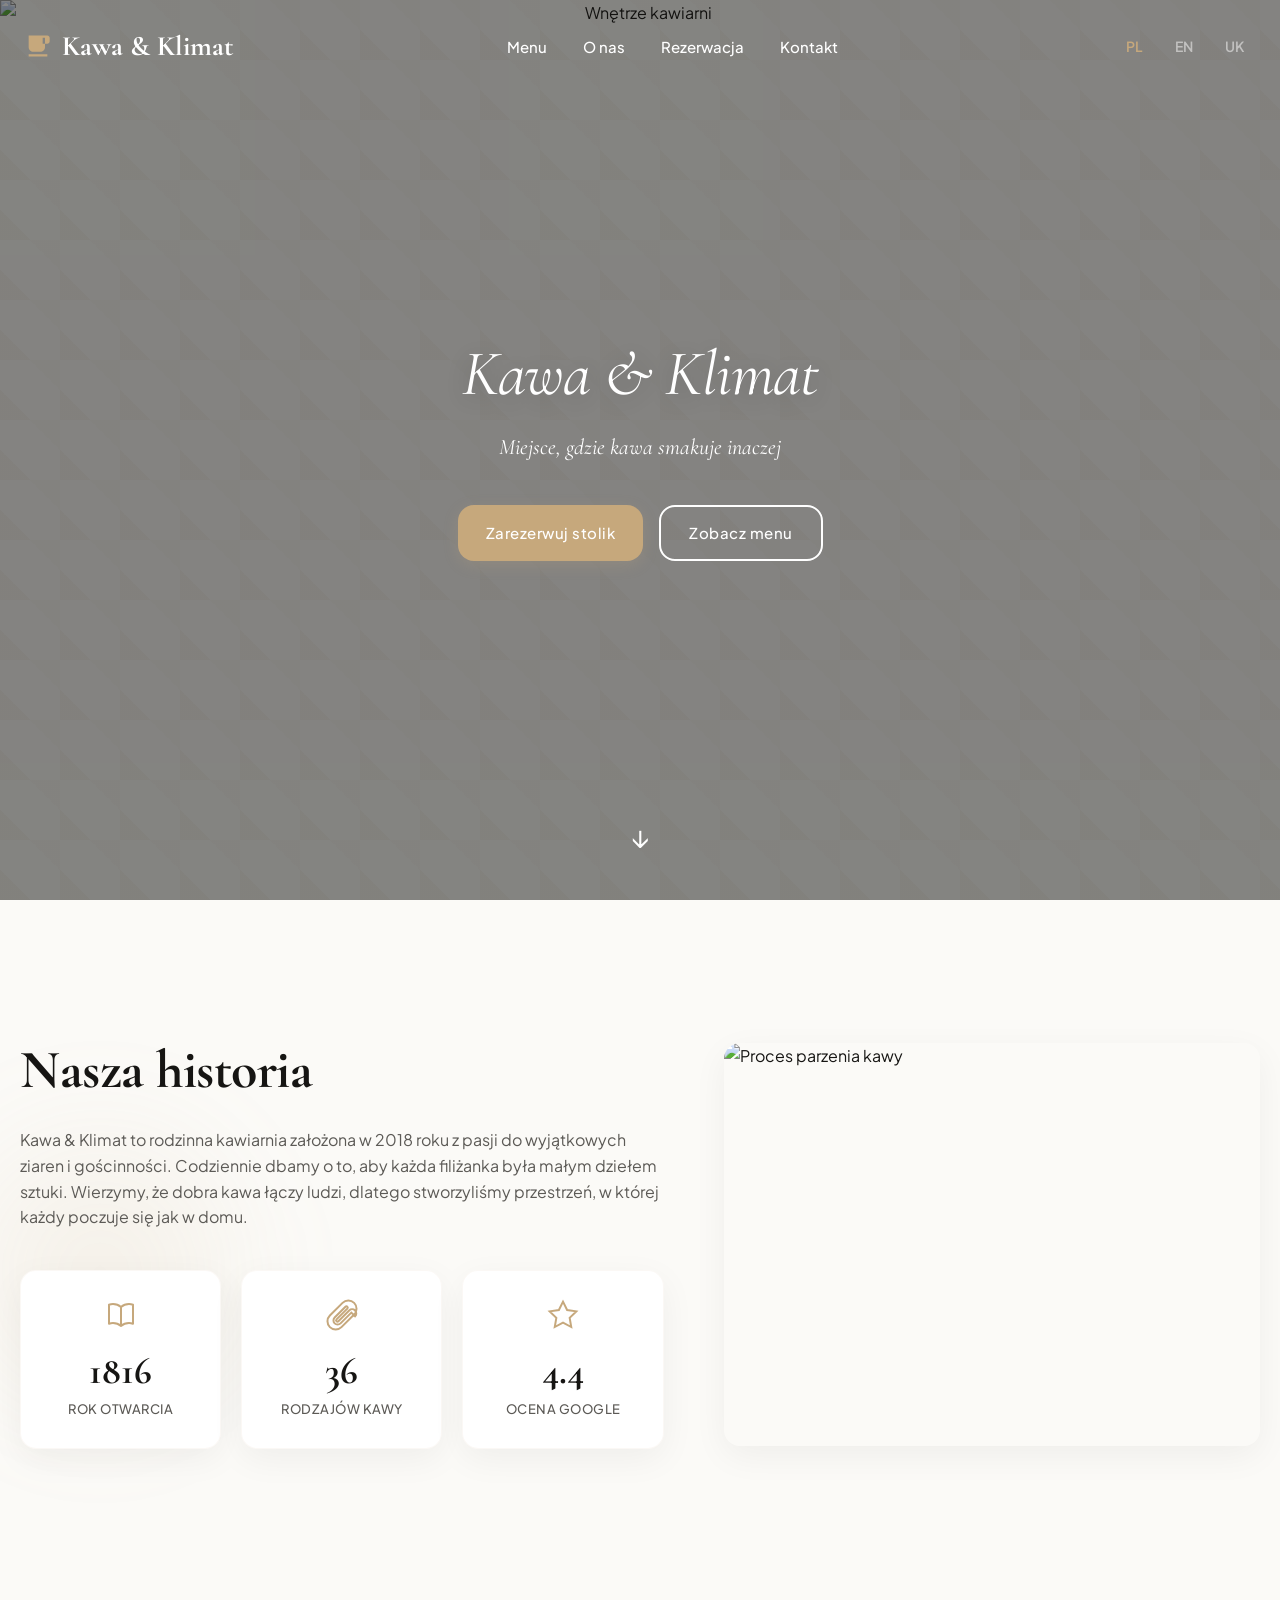
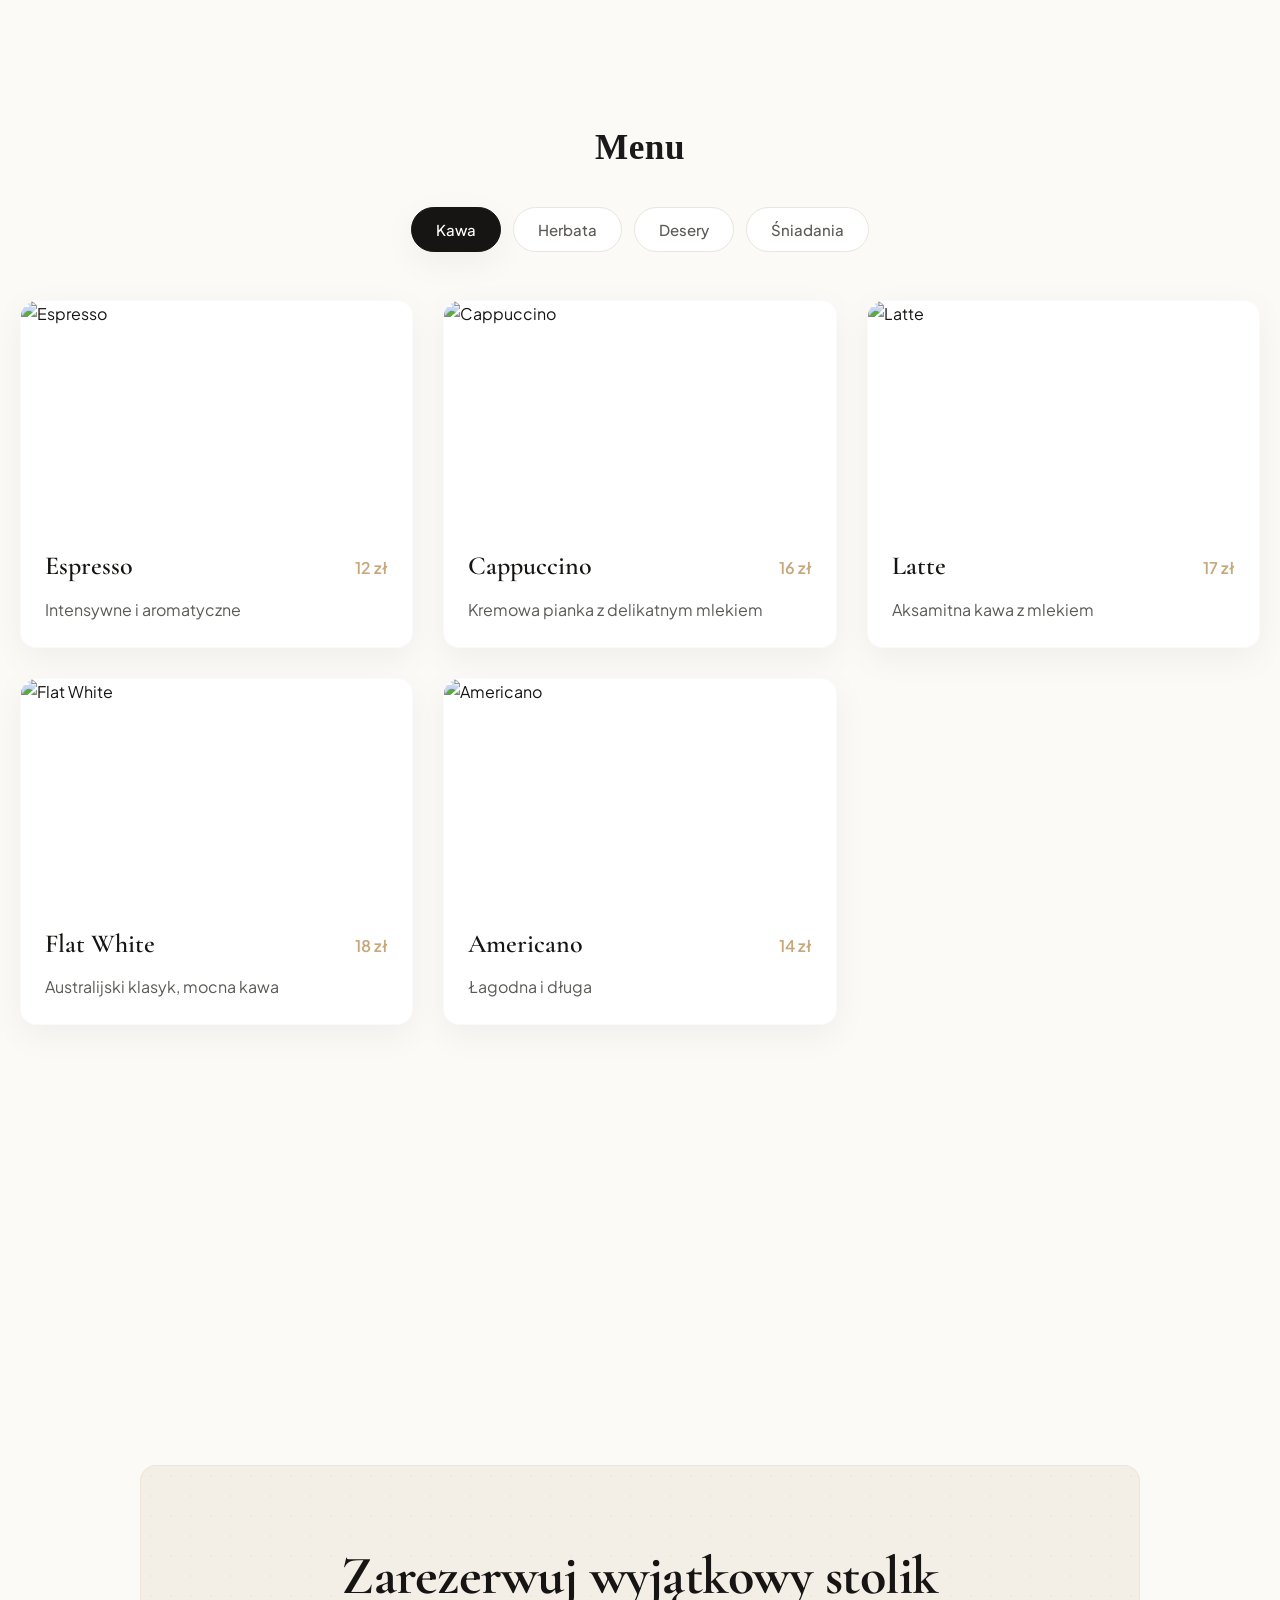
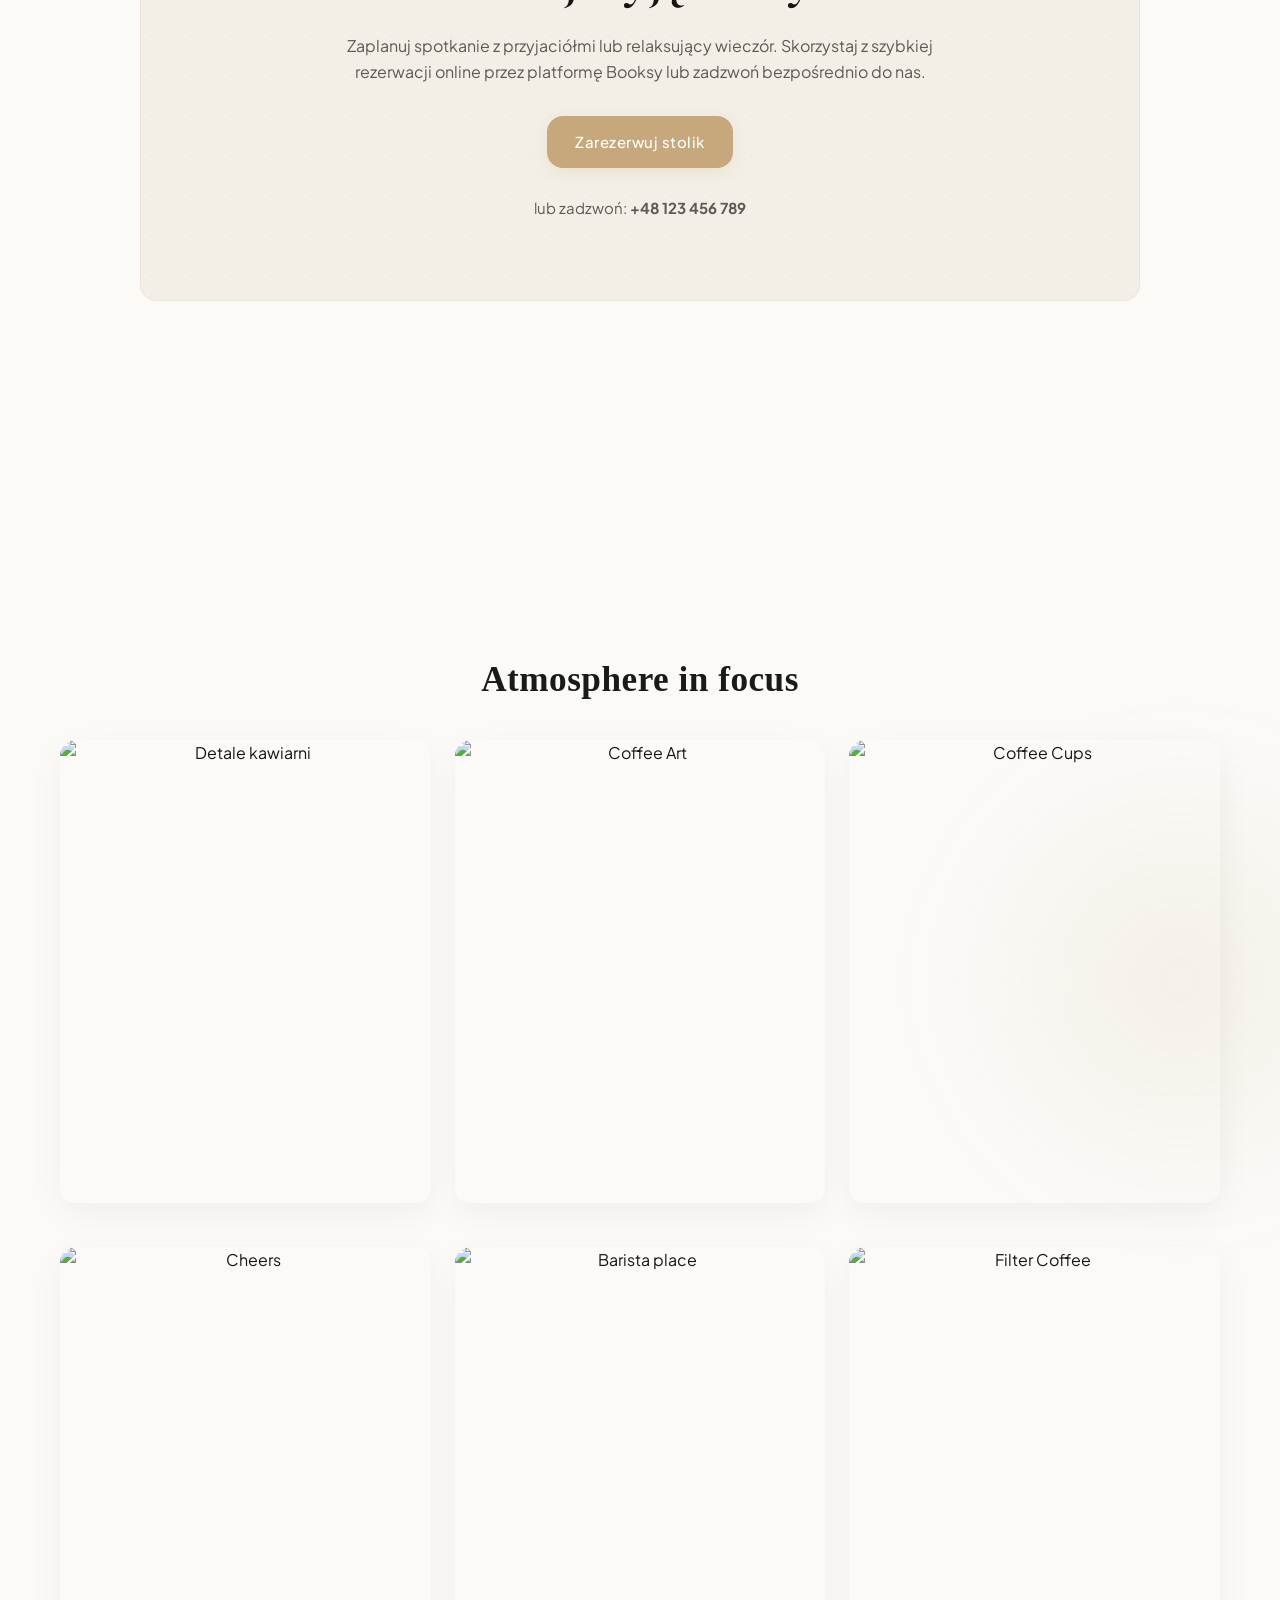
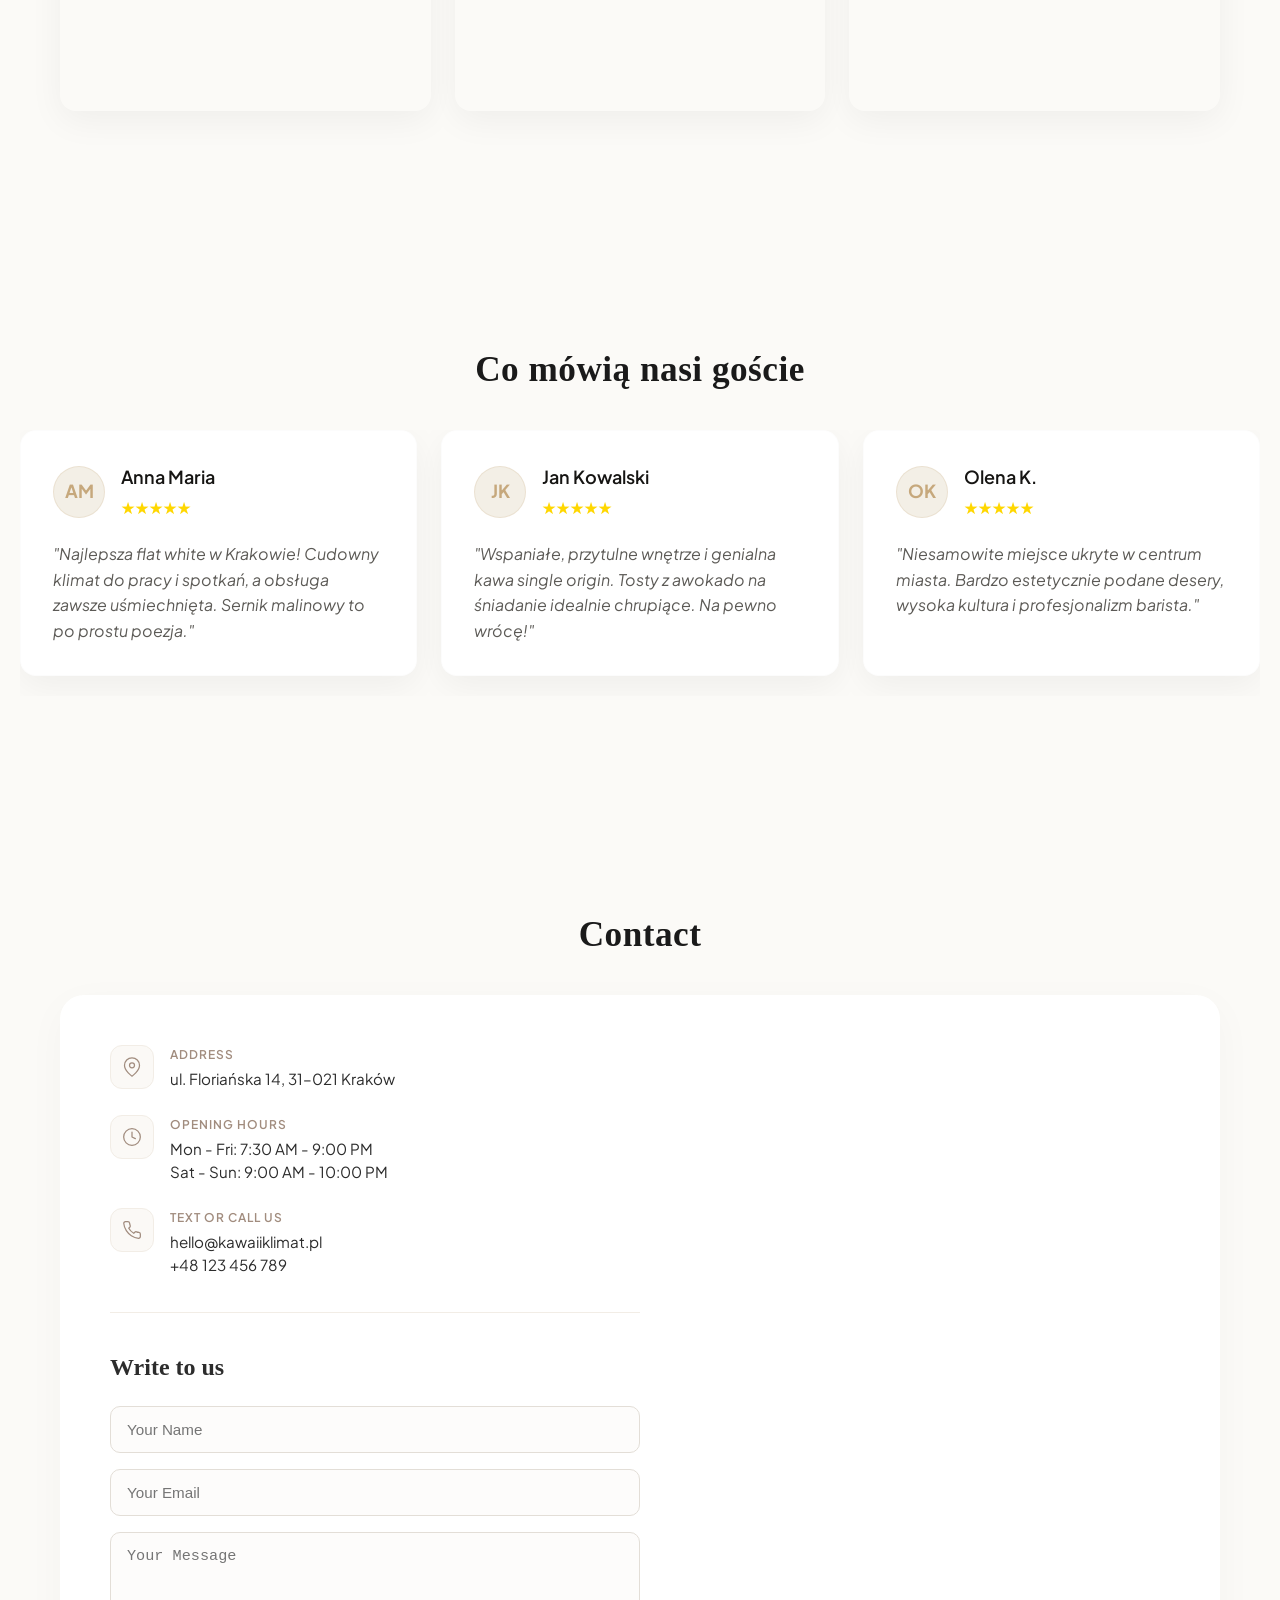
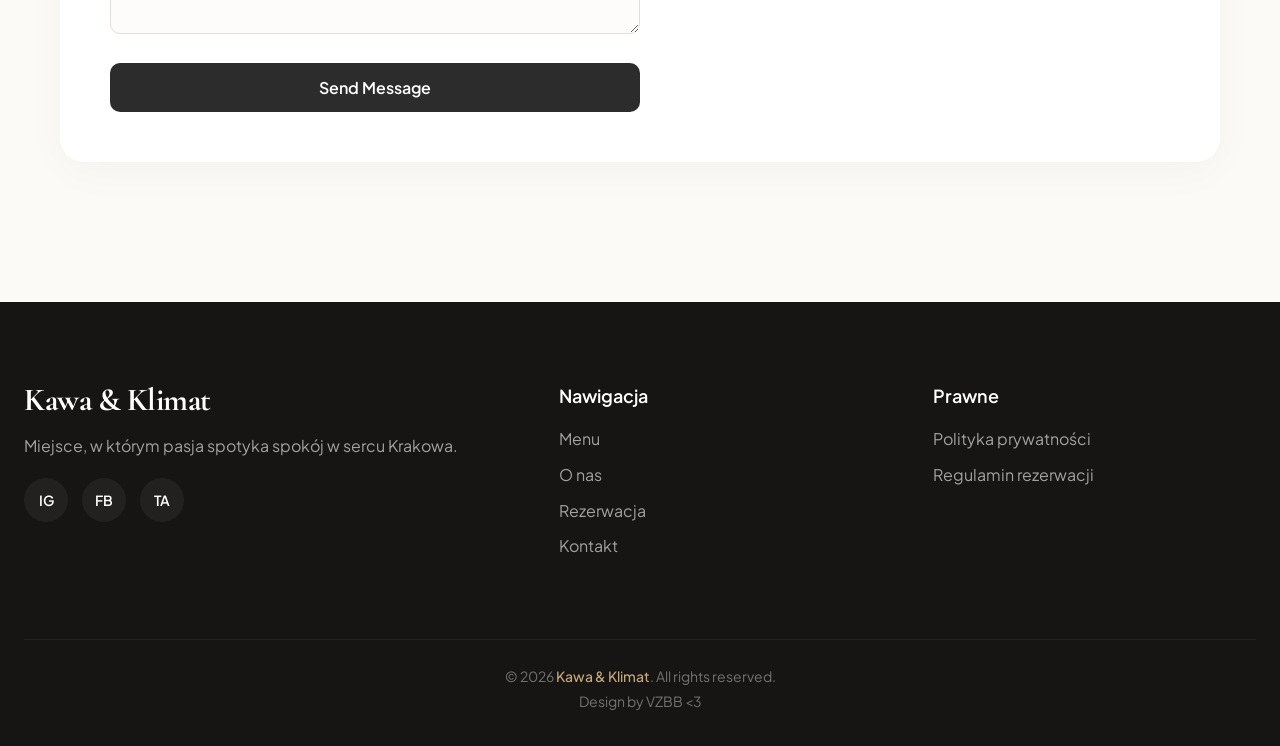
==== web_projects/kawa_and_klimat.html @ db3ed962 "Update kawa_and_klimat.html" ====
<!DOCTYPE html>
<html lang="pl">
<head>
    <meta charset="UTF-8">
    <meta name="viewport" content="width=device-width, initial-scale=1.0">
    <title>Kawa & Klimat | Kawiarnia Kraków</title>
    <meta name="description" content="Kawa & Klimat - Miejsce, gdzie kawa smakuje inaczej. Rodzinna kawiarnia w centrum Krakowa. Zarezerwuj stolik online.">
    <meta property="og:title" content="Kawa & Klimat">
    <meta property="og:description" content="Miejsce, gdzie kawa smakuje inaczej. Zapraszamy na ul. Floriańską 14, Kraków.">
    <meta property="og:image" content="https://images.unsplash.com/photo-1600093463592-8e36ae95ef56?w=1200">

    <link rel="icon" href="data:image/svg+xml,<svg xmlns='http://www.w3.org/2000/svg' viewBox='0 0 100 100'><text y='.9em' font-size='90'>☕</text></svg>">
    <link rel="preconnect" href="https://fonts.googleapis.com">
    <link rel="preconnect" href="https://fonts.gstatic.com" crossorigin>
    <link href="https://fonts.googleapis.com/css2?family=Cormorant+Garamond:ital,wght@0,600;0,700;1,400&family=Plus+Jakarta+Sans:wght@400;500;600&display=swap" rel="stylesheet">

    <style>
        /* --- CSS VARIABLES & RESET --- */
        :root {
            --font-heading: 'Cormorant Garamond', serif;
            --font-body: 'Plus Jakarta Sans', sans-serif;
            --col-gold: #c6a87c;
            --col-gold-hover: #b59567;
            --col-dark: #161513;
            --col-light: #fbfaf7;
            --col-gray: #5c5a56;
            --col-border: #e8e5df;
            --shadow: 0 10px 35px rgba(0, 0, 0, 0.05);
            --radius: 16px;
            --pad-sec: 100px;
        }

        @media (min-width: 768px) { :root { --pad-sec: 120px; } }
        @media (min-width: 1280px) { :root { --pad-sec: 140px; } }

        * { box-sizing: border-box; margin: 0; padding: 0; }

        /* Отключаем дефолтный скролл для кастомного медленного скролла через JS */
        html { scroll-behavior: auto; }

        body {
            font-family: var(--font-body);
            color: var(--col-dark);
            background-color: var(--col-light);
            line-height: 1.6;
            overflow-x: hidden;
            position: relative;
        }

        /* СЕТКА НА БЕКГРАУНДЕ */
        body::before {
            content: "";
            position: fixed;
            top: 0; left: 0; width: 100%; height: 100%;
            /* Твоя геометрия, но в мягком золотом оттенке */
            background:
                    linear-gradient(45deg, rgba(198, 168, 124, 0.03) 25%, transparent 25%),
                    linear-gradient(-135deg, rgba(198, 168, 124, 0.03) 25%, transparent 25%, transparent 75%, rgba(198, 168, 124, 0.03) 75%, rgba(198, 168, 124, 0.03));
            background-size: 60px 60px;
            z-index: -1;
            pointer-events: none;
        }

        img { max-width: 100%; height: auto; display: block; }
        ul { list-style: none; }
        a { text-decoration: none; color: inherit; }
        button { cursor: pointer; border: none; background: none; font-family: inherit; }

        /* ДВИЖУЩИЕСЯ ЭЛЕМЕНТЫ (ДЕКОР) */
        .floating-decor {
            position: absolute;
            width: 100%;
            height: 100%;
            top: 0; left: 0;
            pointer-events: none;
            z-index: -1;
            overflow: hidden;
        }
        .blob {
            position: absolute;
            background: radial-gradient(circle, rgba(198,168,124,0.12) 0%, rgba(251,250,247,0) 70%);
            border-radius: 50%;
            filter: blur(40px);
            animation: floatBlob 20s infinite ease-in-out;
        }
        .blob-1 { width: 400px; height: 400px; top: 15%; left: -100px; animation-duration: 25s; }
        .blob-2 { width: 500px; height: 500px; top: 55%; right: -150px; animation-duration: 30s; animation-delay: -5s; }

        .floating-bean {
            position: absolute;
            fill: rgba(198, 168, 124, 0.15);
            animation: floatBean 12s infinite ease-in-out;
        }
        .bean-1 { top: 30%; right: 10%; width: 60px; animation-duration: 14s; }
        .bean-2 { top: 75%; left: 5%; width: 45px; animation-duration: 18s; animation-delay: -3s; }

        @keyframes floatBlob {
            0%, 100% { transform: translate(0, 0) scale(1); }
            50% { transform: translate(40px, -60px) scale(1.1); }
        }
        @keyframes floatBean {
            0%, 100% { transform: translateY(0) rotate(0deg); }
            50% { transform: translateY(-30px) rotate(45deg); }
        }

        /* --- TYPOGRAPHY --- */
        h1, h2 { font-family: var(--font-heading); font-weight: 700; line-height: 1.1; }
        h1 { font-size: 48px; letter-spacing: -1px; }
        h2 { font-size: 42px; margin-bottom: 28px; letter-spacing: -0.5px; }
        h3 { font-family: var(--font-body); font-weight: 600; font-size: 20px; margin-bottom: 12px; }
        .body-text { font-size: 16px; color: var(--col-gray); font-weight: 400; }
        .btn-text { font-family: var(--font-body); font-weight: 500; font-size: 15px; }

        @media (min-width: 768px) {
            h1 { font-size: 64px; }
            h2 { font-size: 54px; }
            h3 { font-size: 24px; }
        }

        /* --- BUTTONS --- */
        .btn { display: inline-flex; align-items: center; justify-content: center; padding: 14px 28px; border-radius: var(--radius); transition: all 0.4s cubic-bezier(0.16, 1, 0.3, 1); min-height: 48px; min-width: 44px; font-weight: 500; font-size: 15px; letter-spacing: 0.5px; }
        .btn-primary { background-color: var(--col-gold); color: #fff; box-shadow: 0 4px 15px rgba(198,168,124,0.2); }
        .btn-primary:hover { background-color: var(--col-gold-hover); transform: translateY(-3px); box-shadow: 0 8px 25px rgba(198,168,124,0.3); }
        .btn-outline { border: 2px solid #fff; color: #fff; }
        .btn-outline:hover { background-color: #fff; color: var(--col-dark); transform: translateY(-3px); }

        /* --- NAVBAR --- */
        .navbar { position: fixed; top: 0; left: 0; width: 100%; z-index: 1000; padding: 24px; transition: all 0.4s ease; background: transparent; }
        .navbar.scrolled { background: rgba(251, 250, 247, 0.85); backdrop-filter: blur(20px); box-shadow: var(--shadow); padding: 16px 24px; border-bottom: 1px solid rgba(198,168,124,0.1); }
        .navbar.scrolled .nav-link, .navbar.scrolled .logo-text, .navbar.scrolled .lang-btn { color: var(--col-dark); }
        .navbar.scrolled .hamburger rect { fill: var(--col-dark); }
        .nav-container { max-width: 1280px; margin: 0 auto; display: flex; justify-content: space-between; align-items: center; }

        .logo { display: flex; align-items: center; gap: 10px; z-index: 1001; }
        .logo-text { font-family: var(--font-heading); font-size: 28px; font-weight: 700; color: #fff; transition: color 0.3s; }
        .logo svg { width: 28px; height: 28px; fill: var(--col-gold); }

        .nav-links { display: none; gap: 36px; align-items: center; }
        .nav-link { color: #fff; font-weight: 500; transition: color 0.3s; position: relative; font-size: 15px; }
        .nav-link::after { content: ''; position: absolute; bottom: -6px; left: 0; width: 0%; height: 2px; background: var(--col-gold); transition: width 0.3s; }
        .nav-link:hover::after { width: 100%; }

        .lang-switcher { display: none; gap: 6px; z-index: 1001; }
        .lang-btn { color: #fff; font-weight: 600; opacity: 0.5; transition: 0.3s; min-width: 44px; min-height: 44px; font-size: 14px; }
        .lang-btn.active, .lang-btn:hover { opacity: 1; color: var(--col-gold); }

        .hamburger { display: block; z-index: 1001; min-width: 44px; min-height: 44px; }
        .hamburger rect { fill: #fff; transition: all 0.3s; transform-origin: center; }
        .hamburger.active rect:nth-child(1) { transform: translateY(8px) rotate(45deg); }
        .hamburger.active rect:nth-child(2) { opacity: 0; }
        .hamburger.active rect:nth-child(3) { transform: translateY(-8px) rotate(-45deg); }

        .mobile-menu { position: fixed; top: 0; left: 0; width: 100%; height: 100vh; background: var(--col-light); flex-direction: column; justify-content: center; align-items: center; gap: 28px; display: flex; opacity: 0; pointer-events: none; transition: 0.4s cubic-bezier(0.16, 1, 0.3, 1); z-index: 1000; }
        .mobile-menu.active { opacity: 1; pointer-events: auto; }
        .mobile-menu .nav-link, .mobile-menu .lang-btn { color: var(--col-dark); font-size: 26px; font-family: var(--font-heading); font-weight: 700; }

        @media (min-width: 1024px) {
            .nav-links, .lang-switcher { display: flex; }
            .hamburger { display: none; }
        }

        /* --- HERO --- */
        .hero { position: relative; height: 100vh; display: flex; align-items: center; justify-content: center; text-align: center; overflow: hidden; padding: 20px; }
        .hero-img { position: absolute; top: 0; left: 0; width: 100%; height: 100%; object-fit: cover; z-index: 1; }
        .hero-overlay { position: absolute; top: 0; left: 0; width: 100%; height: 100%; background: rgba(15, 14, 13, 0.5); z-index: 2; }
        .hero-content { position: relative; z-index: 3; color: #fff; max-width: 850px; }
        .hero h1 { margin-bottom: 20px; text-shadow: 0 4px 24px rgba(0,0,0,0.2); font-style: italic; font-weight: 400; }
        .hero p { font-size: 22px; margin-bottom: 40px; font-family: var(--font-heading); font-style: italic; }
        .hero-btns { display: flex; gap: 16px; justify-content: center; flex-wrap: wrap; }

        .bounce-arrow { position: absolute; bottom: 40px; left: 50%; transform: translateX(-50%); z-index: 3; color: #fff; font-size: 28px; animation: bounce 2s infinite; cursor: pointer; }

        /* --- SECTION COMMON --- */
        section { padding: var(--pad-sec) 20px; max-width: 1280px; margin: 0 auto; position: relative; }
        .section-title { text-align: center; margin-bottom: 48px; }

        /* --- ABOUT --- */
        .about-grid { display: grid; grid-template-columns: 1fr; gap: 60px; align-items: center; }
        .about-img { border-radius: var(--radius); box-shadow: var(--shadow); object-fit: cover; aspect-ratio: 4/3; width: 100%; }
        .stats { display: flex; gap: 20px; margin-top: 40px; flex-wrap: wrap; }
        .stat-item { flex: 1; min-width: 140px; text-align: center; background: #fff; padding: 28px 20px; border-radius: var(--radius); box-shadow: var(--shadow); border: 1px solid rgba(198,168,124,0.08); }
        .stat-item svg { width: 32px; height: 32px; fill: none; stroke: var(--col-gold); stroke-width: 1.5; margin-bottom: 12px; }
        .stat-num { font-family: var(--font-heading); font-size: 38px; color: var(--col-dark); font-weight: 700; line-height: 1.2; }
        .stat-label { font-size: 13px; color: var(--col-gray); font-weight: 500; text-transform: uppercase; letter-spacing: 0.5px; margin-top: 4px; }

        @media (min-width: 768px) { .about-grid { grid-template-columns: 1.2fr 1fr; } }

        /* --- MENU --- */
        .menu-tabs { display: flex; justify-content: flex-start; gap: 12px; margin-bottom: 48px; overflow-x: auto; padding-bottom: 10px; scroll-snap-type: x mandatory; -webkit-overflow-scrolling: touch; }
        @media (min-width: 768px) { .menu-tabs { justify-content: center; overflow-x: visible; padding-bottom: 0; } }
        .tab-btn { font-size: 15px; padding: 12px 24px; border-radius: 30px; background: #fff; color: var(--col-gray); font-weight: 500; border: 1px solid var(--col-border); white-space: nowrap; scroll-snap-align: start; transition: all 0.3s; }
        .tab-btn.active { background: var(--col-dark); color: #fff; border-color: var(--col-dark); box-shadow: var(--shadow); }

        .menu-grid { display: none; gap: 30px; grid-template-columns: 1fr; }
        .menu-grid.active { display: flex; overflow-x: auto; scroll-snap-type: x mandatory; padding-bottom: 20px; }
        @media (min-width: 768px) { .menu-grid.active { display: grid; grid-template-columns: repeat(2, 1fr); overflow-x: visible; } }
        @media (min-width: 1024px) { .menu-grid.active { grid-template-columns: repeat(3, 1fr); } }
        

        .menu-card { background: #fff; border-radius: var(--radius); box-shadow: var(--shadow); overflow: hidden; transition: transform 0.3s cubic-bezier(0.16, 1, 0.3, 1), box-shadow 0.3s ease; min-width: 290px; scroll-snap-align: start; border: 1px solid rgba(0,0,0,0.02); }
        .menu-card:hover { transform: translateY(-6px); box-shadow: 0 20px 40px rgba(22,21,19,0.08); }
        .menu-card img { width: 100%; height: 220px; object-fit: cover; }
        .menu-card-body { padding: 24px; }
        .menu-card-header { display: flex; justify-content: space-between; align-items: baseline; margin-bottom: 10px; }
        .menu-card-header h3 { margin-bottom: 0; font-family: var(--font-heading); font-size: 26px; }
        .menu-price { font-family: var(--font-body); font-weight: 600; color: var(--col-gold); font-size: 16px; }

        /* --- RESERVATION --- */
        .reservation { background: #f3efe6; border-radius: var(--radius); text-align: center; padding: 80px 40px; margin: var(--pad-sec) auto; max-width: 1000px; border: 1px solid rgba(198,168,124,0.15); position: relative; overflow: hidden; }
        .reservation::before { content: ''; position: absolute; top:0; left:0; width:100%; height:100%; background-image: radial-gradient(rgba(198,168,124,0.15) 1px, transparent 1px); background-size: 20px 20px; opacity: 0.5; }
        .reservation * { position: relative; z-index: 1; }
        .res-phone { display: block; margin-top: 28px; color: var(--col-gray); font-size: 15px; }

        /* --- GALLERY --- */
        .gallery-masonry { column-count: 1; column-gap: 20px; }
        .gallery-item { break-inside: avoid; margin-bottom: 20px; border-radius: var(--radius); overflow: hidden; cursor: pointer; position: relative; box-shadow: var(--shadow); }
        .gallery-item img { width: 100%; transition: transform 0.6s cubic-bezier(0.16, 1, 0.3, 1); }
        .gallery-item:hover img { transform: scale(1.06); }
        /* ЦЕНТРИРОВАНИЕ ИКОНОК В КРУГЛЫХ КНОПКАХ */
        .btn-circle {
            display: inline-flex;
            justify-content: center;
            align-items: center;
            width: 54px;
            height: 54px;
            background-color: rgba(44, 44, 44, 0.8); /* темный полупрозрачный фон */
            border-radius: 50%;
            border: none;
            cursor: pointer;
            color: #ffffff;
            transition: background-color 0.2s ease, transform 0.2s ease;
            padding: 0;
        }

        .btn-circle:hover {
            background-color: rgba(26, 26, 26, 1);
            transform: scale(1.05);
        }

        /* Стили для иконок внутри кнопок (SVG или картинки) */
        .btn-circle svg,
        .btn-circle img {
            width: 18px;
            height: 18px;
            display: block;
        }


        /* СТИЛИ ГАЛЕРЕИ */
        .gallery-section {
            max-width: 1200px;
            margin: 80px auto;
            padding: 0 20px;
            text-align: center;
        }

        .section-title {
            font-family: serif; /* Замените на ваш шрифт, если нужно */
            font-size: 2.2rem;
            margin-bottom: 40px;
            color: #1a1a1a;
            letter-spacing: 0.5px;
        }

        .gallery-grid {
            display: grid;
            grid-template-columns: repeat(3, 1fr); /* Ровно 3 колонки */
            gap: 24px; /* Отступы между карточками */
        }

        .gallery-item {
            width: 100%;
            overflow: hidden;
            border-radius: 16px; /* Мягкое закругление углов */
        }

        .gallery-item img {
            width: 100%;
            height: 100%;
            aspect-ratio: 4 / 5; /* Задает единую вертикальную пропорцию для всех фото */
            object-fit: cover; /* Фотографии аккуратно подрезаются, не искажаясь */
            display: block;
            transition: transform 0.4s ease;
        }

        /* Эффект приближения при наведении */
        .gallery-item img:hover {
            transform: scale(1.03);
        }

        /* Адаптация под планшеты и мобильные */
        @media (max-width: 900px) {
            .gallery-grid { grid-template-columns: repeat(2, 1fr); } /* 2 колонки */
        }
        @media (max-width: 600px) {
            .gallery-grid { grid-template-columns: 1fr; } /* 1 колонка */
        }


        @media (min-width: 768px) { .gallery-masonry { column-count: 2; } }
        @media (min-width: 1280px) { .gallery-masonry { column-count: 3; } }

        /* Lightbox */
        .lightbox { position: fixed; top: 0; left: 0; width: 100%; height: 100%; background: rgba(15,14,13,0.95); z-index: 2000; display: flex; align-items: center; justify-content: center; opacity: 0; pointer-events: none; transition: opacity 0.4s ease; backdrop-filter: blur(10px); }
        .lightbox.active { opacity: 1; pointer-events: auto; }
        .lightbox img { max-width: 90%; max-height: 85vh; object-fit: contain; border-radius: 8px; box-shadow: 0 20px 50px rgba(0,0,0,0.5); }

        /* ==========================================================================
   КОНТЕЙНЕР ЛАЙТБОКСА (Оверлей на весь экран)
   ========================================================================== */
        .lightbox {
            position: fixed !important;
            top: 0;
            left: 0;
            width: 100vw;
            height: 100vh;
            background-color: rgba(0, 0, 0, 0.9);
            display: flex;
            justify-content: center;
            align-items: center;
            z-index: 10000;
        }

        /* Стили самой картинки, чтобы она не растягивалась */
        #lightbox-img {
            max-width: 85%;
            max-height: 85%;
            object-fit: contain;
            user-select: none;
        }

        /* ==========================================================================
           БАЗОВЫЙ КРУГ ДЛЯ ВСЕХ КНОПОК И ЦЕНТРИРОВАНИЕ SVG
           ========================================================================== */
        .lb-btn {
            /* Жесткий Flexbox-центр для SVG */
            display: flex !important;
            justify-content: center !important;
            align-items: center !important;

            /* Размеры круга */
            width: 50px !important;
            height: 50px !important;
            border-radius: 50% !important;

            /* Внешний вид */
            background-color: rgba(255, 255, 255, 0.1) !important; /* Легкий белый как на макете, либо ваш темный */
            color: #ffffff !important;
            border: none !important;
            cursor: pointer;

            /* Сброс отступов (ВАЖНО для центровки) */
            padding: 0 !important;
            margin: 0 !important;
            box-sizing: border-box !important;

            transition: background-color 0.2s, transform 0.2s;
        }

        .lb-btn:hover {
            background-color: rgba(255, 255, 255, 0.25) !important;
            transform: scale(1.05);
        }

        /* Настройка геометрии SVG-иконок */
        .lb-btn svg {
            width: 20px !important;
            height: 20px !important;
            display: block !important;
            margin: 0 !important;
            padding: 0 !important;
            flex-shrink: 0;
        }


        /* ==========================================================================
           АБСОЛЮТНОЕ ПОЗИЦИОНИРОВАНИЕ КНОПОК НА ЭКРАНЕ
           ========================================================================== */

        /* КРЕСТИК: Строго в правый верхний угол */
        .lb-close {
            position: absolute !important;
            top: 30px !important;
            right: 30px !important;
        }

        /* СТРЕЛКА НАЗАД: В левый центр */
        .lb-prev {
            position: absolute !important;
            left: 30px !important;
            top: 50% !important;
            transform: translateY(-50%) !important;
        }

        /* СТРЕЛКА ВПЕРЕД: В правый центр */
        .lb-next {
            position: absolute !important;
            right: 30px !important;
            top: 50% !important;
            transform: translateY(-50%) !important;
        }

        /* Адаптив под мобилки (чтобы кнопки не перекрывали фото на узких экранах) */
        @media (max-width: 768px) {
            .lb-close {
                top: 20px !important;
                right: 20px !important;
            }
            .lb-prev { left: 15px !important; }
            .lb-next { right: 15px !important; }
            .lb-btn {
                width: 44px !important;
                height: 44px !important;
            }
        }

        /* --- REVIEWS --- */
        .reviews-slider { display: flex; gap: 24px; overflow-x: auto; scroll-snap-type: x mandatory; padding-bottom: 20px; -webkit-overflow-scrolling: touch; }
        .review-card { background: #fff; padding: 32px; border-radius: var(--radius); box-shadow: var(--shadow); min-width: 300px; flex: 1; scroll-snap-align: start; border: 1px solid rgba(0,0,0,0.01); }
        .review-header { display: flex; align-items: center; gap: 16px; margin-bottom: 20px; }
        .avatar { width: 52px; height: 52px; background: #f3efe6; color: var(--col-gold); border-radius: 50%; display: flex; align-items: center; justify-content: center; font-weight: 700; font-size: 18px; border: 1px solid rgba(198,168,124,0.2); }
        .stars { color: #FFD700; font-size: 16px; margin-top: 4px; }
        .review-card h3 { margin-bottom: 0; font-size: 18px; }
        .review-card p { font-style: italic; }

        /* --- CONTACT --- */
        .contact-wrapper { display: flex; flex-direction: column-reverse; gap: 40px; background: #fff; border-radius: var(--radius); box-shadow: var(--shadow); overflow: hidden; border: 1px solid rgba(0,0,0,0.02); }
        .contact-info { padding: 40px 24px; flex: 1; }
        .contact-item { display: flex; align-items: flex-start; gap: 16px; margin-bottom: 28px; }
        .contact-item h3 { margin-bottom: 6px; color: rgba(22,21,19,0.6); font-weight: 500; text-transform: uppercase; letter-spacing: 1px; font-size: 12px;}
        .contact-item .body-text { color: var(--col-dark); font-size: 16px; font-weight: 500; }
        .contact-icon-box { background: #fbfaf7; width: 48px; height: 48px; border-radius: 12px; display: flex; align-items: center; justify-content: center; flex-shrink: 0; border: 1px solid var(--col-border); }
        .contact-icon-box svg { width: 20px; height: 20px; fill: none; stroke: var(--col-gold); stroke-width: 2; }
        .contact-map { width: 100%; height: 450px; flex: 1.3; filter: grayscale(0.2) contrast(1.05); }
        @media (min-width: 768px) {
            .contact-wrapper { flex-direction: row; }
            .contact-info { padding: 50px; }
        }

        /* ==========================================================================
           ЖЕСТКОЕ ЦЕНТРИРОВАНИЕ ДЛЯ КРУГЛЫХ КНОПОК И ИКОНОК (Слайдер, Стрелки, Крестик)
           ========================================================================== */
        .info-icon,
        .btn-circle,
        .control-button,
        .close-button {
            display: flex !important;
            justify-content: center !important;
            align-items: center !important;
            box-sizing: border-box;
            padding: 0 !important; /* Убираем дефолтные внутренние отступы кнопок */
        }

        /* Принудительный сброс для всех внутренних SVG, чтобы они не косили */
        .info-icon svg,
        .btn-circle svg,
        .control-button svg,
        .close-button svg {
            margin: 0 !important;
            padding: 0 !important;
            display: block;
            flex-shrink: 0;
        }

        /* Специфичный размер для иконок в контактах */
        .info-icon svg {
            width: 20px;
            height: 20px;
            stroke: #a18c7e; /* Элегантный бежево-кофейный цвет иконки */
        }

        /* Специфичный размер для иконок в кнопках управления слайдером/галереей */
        .btn-circle svg,
        .control-button svg,
        .close-button svg {
            width: 18px;
            height: 18px;
        }


        /* ==========================================================================
           СТИЛИ ДЛЯ СЕКЦИИ КОНТАКТОВ
           ========================================================================== */
        .contact-section {
            max-width: 1200px;
            margin: 80px auto;
            padding: 0 20px;
        }

        .contact-card {
            display: flex;
            background: #ffffff;
            border-radius: 24px;
            box-shadow: 0 10px 40px rgba(0, 0, 0, 0.03);
            overflow: hidden;
        }

        .contact-left {
            flex: 1;
            padding: 50px;
            display: flex;
            flex-direction: column;
            gap: 35px;
        }

        .contact-right {
            flex: 1;
            min-height: 550px;
        }

        .contact-right iframe {
            width: 100%;
            height: 100%;
            border: none;
            display: block;
        }

        /* Контейнер для иконки контакта */
        .info-list {
            display: flex;
            flex-direction: column;
            gap: 24px;
        }

        .info-item {
            display: flex;
            align-items: flex-start;
            gap: 16px;
        }

        .info-icon {
            width: 44px;
            height: 44px;
            background: #fbf9f6;
            border-radius: 12px; /* Приятные скругленные квадраты как на макете */
            border: 1px solid #f2ede6;
        }

        .info-label {
            font-size: 0.75rem;
            letter-spacing: 1px;
            color: #a18c7e;
            font-weight: 600;
            display: block;
            margin-bottom: 4px;
        }

        .info-text {
            font-size: 0.95rem;
            color: #2c2c2c;
            line-height: 1.5;
            margin: 0;
        }

        .contact-divider {
            border: 0;
            height: 1px;
            background: #f2ede6;
            margin: 0;
        }

        /* Форма обратной связи */
        .feedback-form {
            display: flex;
            flex-direction: column;
            gap: 16px;
        }

        .form-title {
            font-family: serif;
            font-size: 1.5rem;
            color: #2c2c2c;
            margin: 0 0 4px 0;
        }

        .form-group input,
        .form-group textarea {
            width: 100%;
            padding: 14px 16px;
            border: 1px solid #e3ded7;
            border-radius: 10px;
            background-color: #fdfcfb;
            font-size: 0.95rem;
            color: #2c2c2c;
            outline: none;
            box-sizing: border-box;
            transition: border-color 0.3s, background-color 0.3s;
        }

        .form-group input:focus,
        .form-group textarea:focus {
            border-color: #a18c7e;
            background-color: #ffffff;
        }

        .form-submit-btn {
            background-color: #2c2c2c;
            color: #ffffff;
            border: none;
            border-radius: 10px;
            padding: 14px;
            font-size: 1rem;
            font-weight: 600;
            cursor: pointer;
            transition: background-color 0.2s ease;
            margin-top: 6px;
        }

        .form-submit-btn:hover {
            background-color: #454545;
        }

        /* Адаптивность */
        @media (max-width: 992px) {
            .contact-card {
                flex-direction: column;
            }
            .contact-left {
                padding: 30px;
            }
            .contact-right {
                height: 350px;
                min-height: auto;
            }
        }

        /* --- FOOTER --- */
        footer { background: var(--col-dark); color: #fff; padding: 80px 24px 32px; margin-top: var(--pad-sec); position: relative; }
        .footer-content { max-width: 1280px; margin: 0 auto; display: grid; grid-template-columns: 1fr; gap: 50px; text-align: center; }
        @media (min-width: 768px) { .footer-content { grid-template-columns: 1.5fr 1fr 1fr; text-align: left; } }
        .social-icons { display: flex; gap: 14px; justify-content: center; margin-top: 20px; }
        @media (min-width: 768px) { .social-icons { justify-content: flex-start; } }
        .social-icons a { width: 44px; height: 44px; background: rgba(255,255,255,0.05); border-radius: 50%; display: flex; align-items: center; justify-content: center; transition: 0.3s; font-size: 14px; font-weight: 600; }
        .social-icons a:hover { background: var(--col-gold); color: var(--col-dark); transform: translateY(-3px); }
        .footer-bottom { text-align: center; margin-top: 80px; padding-top: 24px; border-top: 1px solid rgba(255,255,255,0.05); font-size: 14px; color: rgba(255,255,255,0.4); line-height: 1.8; }
        .footer-bottom span { color: var(--col-gold); font-weight: 500; }

        /* --- ANIMATIONS --- */
        @keyframes bounce { 0%, 20%, 50%, 80%, 100% { transform: translateY(0) translateX(-50%); } 40% { transform: translateY(-12px) translateX(-50%); } 60% { transform: translateY(-6px) translateX(-50%); } }

        .anim-on-load { opacity: 0; transform: translateY(25px); animation: fadeUp 1s cubic-bezier(0.16, 1, 0.3, 1) forwards 0.3s; }
        .anim-on-load.delay-2 { animation-delay: 0.5s; }
        @keyframes fadeUp { to { opacity: 1; transform: translateY(0); } }

        .reveal { opacity: 0; transform: translateY(40px); transition: all 1s cubic-bezier(0.16, 1, 0.3, 1); }
        .reveal.active { opacity: 1; transform: translateY(0); }
        .stagger-item { opacity: 0; transform: translateY(30px); transition: all 0.8s cubic-bezier(0.16, 1, 0.3, 1); transition-delay: calc(var(--i) * 0.08s); }
        .stagger-item.active { opacity: 1; transform: translateY(0); }

        @media (prefers-reduced-motion: reduce) {
            *, ::before, ::after { animation-duration: 0.01ms !important; animation-iteration-count: 1 !important; transition-duration: 0.01ms !important; scroll-behavior: auto !important; }
        }
    </style>
</head>
<body>

<div class="floating-decor">
    <div class="blob blob-1"></div>
    <div class="blob blob-2"></div>
    <svg class="floating-bean bean-1" viewBox="0 0 24 24"><path d="M21.1 2.9c-2.4-2.4-6.3-2.4-8.7 0L2.9 12.4c-2.4 2.4-2.4 6.3 0 8.7 2.4 2.4 6.3 2.4 8.7 0l9.5-9.5c2.4-2.4 2.4-6.3 0-8.7zm-2.1 7.3l-8.1 8.1c-1.2 1.2-3.2 1.2-4.4 0-1.2-1.2-1.2-3.2 0-4.4l8.1-8.1c.4-.4 1-.4 1.4 0s.4 1 0 1.4L7.9 15.3c-.4.4-.4 1 0 1.4s1 .4 1.4 0l8.1-8.1c1.2-1.2 3.2-1.2 4.4 0 1.2 1.2 1.2 3.2 0 4.4z"/></svg>
    <svg class="floating-bean bean-2" viewBox="0 0 24 24"><path d="M21.1 2.9c-2.4-2.4-6.3-2.4-8.7 0L2.9 12.4c-2.4 2.4-2.4 6.3 0 8.7 2.4 2.4 6.3 2.4 8.7 0l9.5-9.5c2.4-2.4 2.4-6.3 0-8.7zm-2.1 7.3l-8.1 8.1c-1.2 1.2-3.2 1.2-4.4 0-1.2-1.2-1.2-3.2 0-4.4l8.1-8.1c.4-.4 1-.4 1.4 0s.4 1 0 1.4L7.9 15.3c-.4.4-.4 1 0 1.4s1 .4 1.4 0l8.1-8.1c1.2-1.2 3.2-1.2 4.4 0 1.2 1.2 1.2 3.2 0 4.4z"/></svg>
</div>

<nav class="navbar" id="navbar">
    <div class="nav-container">
        <a href="#" class="logo slow-scroll-link" aria-label="Kawa i Klimat Strona Główna">
            <svg viewBox="0 0 24 24"><path d="M4 19h16v2H4zM20 3H4v10c0 2.21 1.79 4 4 4h6c2.21 0 4-1.79 4-4v-3h2c1.1 0 2-.9 2-2V5c0-1.1-.9-2-2-2zm-2 7h-2V5h2v5z"/></svg>
            <span class="logo-text">Kawa & Klimat</span>
        </a>

        <ul class="nav-links">
            <li><a href="#menu" class="nav-link slow-scroll-link" data-i18n="nav_menu">Menu</a></li>
            <li><a href="#o-nas" class="nav-link slow-scroll-link" data-i18n="nav_about">O nas</a></li>
            <li><a href="#rezerwacja" class="nav-link slow-scroll-link" data-i18n="nav_reservation">Rezerwacja</a></li>
            <li><a href="#kontakt" class="nav-link slow-scroll-link" data-i18n="nav_contact">Kontakt</a></li>
        </ul>

        <div class="lang-switcher">
            <button class="lang-btn active" data-lang="pl">PL</button>
            <button class="lang-btn" data-lang="en">EN</button>
            <button class="lang-btn" data-lang="uk">UK</button>
        </div>

        <button class="hamburger" aria-label="Menu" aria-expanded="false">
            <svg viewBox="0 0 24 24" width="24" height="24">
                <rect x="3" y="6" width="18" height="2"></rect>
                <rect x="3" y="11" width="18" height="2"></rect>
                <rect x="3" y="16" width="18" height="2"></rect>
            </svg>
        </button>
    </div>
</nav>

<div class="mobile-menu" id="mobile-menu">
    <a href="#menu" class="nav-link mobile-link slow-scroll-link" data-i18n="nav_menu">Menu</a>
    <a href="#o-nas" class="nav-link mobile-link slow-scroll-link" data-i18n="nav_about">O nas</a>
    <a href="#rezerwacja" class="nav-link mobile-link slow-scroll-link" data-i18n="nav_reservation">Rezerwacja</a>
    <a href="#kontakt" class="nav-link mobile-link slow-scroll-link" data-i18n="nav_contact">Kontakt</a>
    <div style="display:flex; gap:16px; margin-top:24px;">
        <button class="lang-btn active" data-lang="pl">PL</button>
        <button class="lang-btn" data-lang="en">EN</button>
        <button class="lang-btn" data-lang="uk">UK</button>
    </div>
</div>

<header id="home" class="hero">
    <img src="https://images.unsplash.com/photo-1600093463592-8e36ae95ef56?w=1600" alt="Wnętrze kawiarni" class="hero-img">
    <div class="hero-overlay"></div>
    <div class="hero-content">
        <h1 class="anim-on-load">Kawa & Klimat</h1>
        <p class="anim-on-load" data-i18n="hero_tagline">Miejsce, gdzie kawa smakuje inaczej</p>
        <div class="hero-btns anim-on-load delay-2">
            <a href="https://booksy.com" target="_blank" rel="noopener" class="btn btn-primary" data-i18n="hero_btn_reserve">Zarezerwuj stolik</a>
            <a href="#menu" class="btn btn-outline slow-scroll-link" data-i18n="hero_btn_menu">Zobacz menu</a>
        </div>
    </div>
    <div class="bounce-arrow slow-scroll-link" data-target="#menu">↓</div>
</header>

<main>
    <section id="o-nas" class="reveal">
        <div class="about-grid">
            <div>
                <h2 data-i18n="about_title">Nasza historia</h2>
                <p class="body-text" data-i18n="about_desc">Kawa & Klimat to rodzinna kawiarnia założona w 2018 roku z pasji do wyjątkowych ziaren i gościnności. Codziennie dbamy o to, aby każda filiżanka była małym dziełem sztuki. Wierzymy, że dobra kawa łączy ludzi, dlatego stworzyliśmy przestrzeń, w której każdy poczuje się jak w domu.</p>

                <div class="stats" id="stats-container">
                    <div class="stat-item">
                        <svg viewBox="0 0 24 24" fill="none" stroke="currentColor"><path stroke-linecap="round" stroke-linejoin="round" d="M12 6.042A8.967 8.967 0 0 0 6 3.75c-1.052 0-2.062.18-3 .512v14.25A8.987 8.987 0 0 1 6 18c2.305 0 4.408.867 6 2.292m0-14.25a8.966 8.966 0 0 1 6-2.292c1.052 0 2.062.18 3 .512v14.25A8.987 8.987 0 0 0 18 18a8.967 8.967 0 0 0-6 2.292m0-14.25v14.25" /></svg>
                        <div class="stat-num" data-target="2018">0</div>
                        <div class="stat-label" data-i18n="stat_opened">Rok otwarcia</div>
                    </div>
                    <div class="stat-item">
                        <svg viewBox="0 0 24 24" fill="currentColor"><path d="M21.1 2.9c-2.4-2.4-6.3-2.4-8.7 0L2.9 12.4c-2.4 2.4-2.4 6.3 0 8.7 2.4 2.4 6.3 2.4 8.7 0l9.5-9.5c2.4-2.4 2.4-6.3 0-8.7zm-2.1 7.3l-8.1 8.1c-1.2 1.2-3.2 1.2-4.4 0-1.2-1.2-1.2-3.2 0-4.4l8.1-8.1c.4-.4 1-.4 1.4 0s.4 1 0 1.4L7.9 15.3c-.4.4-.4 1 0 1.4s1 .4 1.4 0l8.1-8.1c1.2-1.2 3.2-1.2 4.4 0 1.2 1.2 1.2 3.2 0 4.4z"/></svg>
                        <div class="stat-num" data-target="40">0</div>
                        <div class="stat-label" data-i18n="stat_coffee_types">Rodzajów kawy</div>
                    </div>
                    <div class="stat-item">
                        <svg viewBox="0 0 24 24" fill="currentColor"><polygon points="12 2 15.09 8.26 22 9.27 17 14.14 18.18 21.02 12 17.77 5.82 21.02 7 14.14 2 9.27 8.91 8.26 12 2"/></svg>
                        <div class="stat-num" data-target="4.9" data-decimal="true">0</div>
                        <div class="stat-label" data-i18n="stat_google_rate">Ocena Google</div>
                    </div>
                </div>
            </div>
            <div>
                <img src="https://images.unsplash.com/photo-1610889556528-9a770e32642f?w=800" alt="Proces parzenia kawy" class="about-img" loading="lazy">
            </div>
        </div>
    </section>

    <section id="menu" class="reveal">
        <h2 class="section-title" data-i18n="nav_menu">Menu</h2>

        <div class="menu-tabs">
            <button class="tab-btn active" data-tab="kawa" data-i18n="tab_coffee">Kawa</button>
            <button class="tab-btn" data-tab="herbata" data-i18n="tab_tea">Herbata</button>
            <button class="tab-btn" data-tab="desery" data-i18n="tab_desserts">Desery</button>
            <button class="tab-btn" data-tab="sniadania" data-i18n="tab_breakfast">Śniadania</button>
        </div>

        <div class="menu-grid active" id="tab-kawa">
            <div class="menu-card">
                <img src="https://images.unsplash.com/photo-1510591509098-f4fdc6d0ff04?w=400" alt="Espresso" loading="lazy">
                <div class="menu-card-body">
                    <div class="menu-card-header"><h3>Espresso</h3><span class="menu-price">12 zł</span></div>
                    <p class="body-text" data-i18n="menu_espresso_desc">Intensywne i aromatyczne</p>
                </div>
            </div>
            <div class="menu-card">
                <img src="https://images.unsplash.com/photo-1572442388796-11668a67e53d?w=400" alt="Cappuccino" loading="lazy">
                <div class="menu-card-body">
                    <div class="menu-card-header"><h3>Cappuccino</h3><span class="menu-price">16 zł</span></div>
                    <p class="body-text" data-i18n="menu_cappuccino_desc">Kremowa pianka z delikatnym mlekiem</p>
                </div>
            </div>
            <div class="menu-card">
                <img src="https://images.unsplash.com/photo-1561882468-9110e03e0f78?w=400" alt="Latte" loading="lazy">
                <div class="menu-card-body">
                    <div class="menu-card-header"><h3>Latte</h3><span class="menu-price">17 zł</span></div>
                    <p class="body-text" data-i18n="menu_latte_desc">Aksamitna kawa z mlekiem</p>
                </div>
            </div>
            <div class="menu-card">
                <img src="https://spokokawa.pl/userdata/public/news/images/65.jpg" alt="Flat White" loading="lazy">
                <div class="menu-card-body">
                    <div class="menu-card-header"><h3>Flat White</h3><span class="menu-price">18 zł</span></div>
                    <p class="body-text" data-i18n="menu_flat_desc">Australijski klasyk, mocna kawa</p>
                </div>
            </div>
            <div class="menu-card">
                <img src="https://images.unsplash.com/photo-1534778101976-62847782c213?w=400" alt="Americano" loading="lazy">
                <div class="menu-card-body">
                    <div class="menu-card-header"><h3>Americano</h3><span class="menu-price">14 zł</span></div>
                    <p class="body-text" data-i18n="menu_americano_desc">Łagodna i długa</p>
                </div>
            </div>
        </div>

        <div class="menu-grid" id="tab-herbata">
            <div class="menu-card">
                <img src="https://schroniskobukowina.pl/media/wysiwyg/filizanka-zielona-herbata.jpg" alt="Zielona" loading="lazy">
                <div class="menu-card-body">
                    <div class="menu-card-header"><h3 data-i18n="menu_tea_green">Zielona</h3><span class="menu-price">12 zł</span></div>
                    <p class="body-text" data-i18n="menu_tea_green_desc">Klasyczna, orzeźwiająca</p>
                </div>
            </div>
            <div class="menu-card">
                <img src="https://cdn.galleries.smcloud.net/t/galleries/gf-xwUa-LN2s-7575_herbata-wlasciwosci-lecznicze-historia-i-sposob-parzenia-1920x1080-nocrop.jpg" alt="Czarna" loading="lazy">
                <div class="menu-card-body">
                    <div class="menu-card-header">
                        <h3 data-i18n="menu_tea_black">Czarna</h3>
                        <span class="menu-price">11 zł</span>
                    </div>
                    <p class="body-text" data-i18n="menu_tea_black_desc">Mocny napar</p>
                </div>
            </div>
            <div class="menu-card">
                <img src="https://www.konesso.pl/data/include/img/news/1600842764.jpg" alt="Rumiankowa" loading="lazy">
                <div class="menu-card-body">
                    <div class="menu-card-header">
                        <h3 data-i18n="menu_tea_chamomile">Rumiankowa</h3>
                        <span class="menu-price">13 zł</span>
                    </div>
                    <p class="body-text" data-i18n="menu_tea_chamomile_desc">Uspokajająca, ziołowa</p>
                </div>
            </div>
            <div class="menu-card">
                <img src="https://img.wprost.pl/img/pijcie-regularnie-ten-napar-a-pozegnacie-sie-z-boczkami-szybko-poczujecie-sie-lzej-ale-to-nie-koniec/xx/cd/69771efdf9f898061f2ca07b1905.webp" alt="Miętowa" loading="lazy">
                <div class="menu-card-body">
                    <div class="menu-card-header">
                        <h3 data-i18n="menu_tea_mint">Miętowa</h3>
                        <span class="menu-price">12 zł</span>
                    </div>
                    <p class="body-text" data-i18n="menu_tea_mint_desc">Świeża mięta z ogrodu</p>
                </div>
            </div>
            <div class="menu-card">
                <img src="https://images.unsplash.com/photo-1578314675249-a6910f80cc4e?w=400" alt="Chai Latte" loading="lazy">
                <div class="menu-card-body">
                    <div class="menu-card-header"><h3>Chai Latte</h3><span class="menu-price">16 zł</span></div>
                    <p class="body-text" data-i18n="menu_chai_desc">Korzenna herbata z mlekiem</p>
                </div>
            </div>
        </div>

        <div class="menu-grid" id="tab-desery">
            <div class="menu-card">
                <img src="https://images.unsplash.com/photo-1533134242443-d4fd215305ad?w=400" alt="Sernik" loading="lazy">
                <div class="menu-card-body">
                    <div class="menu-card-header"><h3 data-i18n="menu_cheesecake">Sernik</h3><span class="menu-price">18 zł</span></div>
                    <p class="body-text" data-i18n="menu_cheesecake_desc">Klasyczny, kremowy, z musem malinowym</p>
                </div>
            </div>
            <div class="menu-card">
                <img src="https://images.unsplash.com/photo-1606313564200-e75d5e30476c?w=400" alt="Brownie" loading="lazy">
                <div class="menu-card-body">
                    <div class="menu-card-header"><h3>Brownie</h3><span class="menu-price">16 zł</span></div>
                    <p class="body-text" data-i18n="menu_brownie_desc">Mocno czekoladowe ciasto podawane na ciepło</p>
                </div>
            </div>
            <div class="menu-card">
                <img src="https://images.unsplash.com/photo-1555507036-ab1f4038808a?w=400" alt="Croissant" loading="lazy">
                <div class="menu-card-body">
                    <div class="menu-card-header"><h3>Croissant</h3><span class="menu-price">10 zł</span></div>
                    <p class="body-text" data-i18n="menu_croissant_desc">Maślany, chrupiący, prosto z pieca</p>
                </div>
            </div>
        </div>

        <div class="menu-grid" id="tab-sniadania">
            <div class="menu-card">
                <img src="https://images.unsplash.com/photo-1525351484163-7529414344d8?w=400" alt="Tosty z awokado" loading="lazy">
                <div class="menu-card-body">
                    <div class="menu-card-header"><h3 data-i18n="menu_avocado">Tosty z awokado</h3><span class="menu-price">26 zł</span></div>
                    <p class="body-text" data-i18n="menu_avocado_desc">Chleb rzemieślniczy, jajko pošowane, awokado</p>
                </div>
            </div>
            <div class="menu-card">
                <img src="https://www.wygodnadieta.pl/files/blog/posts/banners/owsianka-z-owocami-energia-baner.webp" alt="Owsianka" loading="lazy">
                <div class="menu-card-body">
                    <div class="menu-card-header"><h3 data-i18n="menu_oatmeal">Owsianka</h3><span class="menu-price">19 zł</span></div>
                    <p class="body-text" data-i18n="menu_oatmeal_desc">Mleko migdałowe, świeże owoce, miód</p>
                </div>
            </div>
            <div class="menu-card">
                <img src="https://images.unsplash.com/photo-1533089860892-a7c6f0a88666?w=400" alt="Jajecznica" loading="lazy">
                <div class="menu-card-body">
                    <div class="menu-card-header"><h3 data-i18n="menu_eggs">Jajecznica</h3><span class="menu-price">22 zł</span></div>
                    <p class="body-text" data-i18n="menu_eggs_desc">Z 3 jajek wiejskich, masło, szczypiorek, pieczywo</p>
                </div>
            </div>
        </div>
    </section>

    <section id="rezerwacja" class="reveal">
        <div class="reservation">
            <h2 data-i18n="res_title">Zarezerwuj wyjątkowy stolik</h2>
            <p class="body-text" data-i18n="res_desc" style="max-width: 600px; margin: 0 auto 32px;">Zaplanuj spotkanie z przyjaciółmi lub relaksujący wieczór. Skorzystaj z szybkiej rezerwacji online przez platformę Booksy lub zadzwoń bezpośrednio do nas.</p>
            <a href="https://booksy.com" target="_blank" rel="noopener" class="btn btn-primary" data-i18n="hero_btn_reserve">Zarezerwuj stolik</a>
            <span class="res-phone"><span data-i18n="res_or_call">lub zadzwoń:</span> <strong>+48 123 456 789</strong></span>
        </div>
    </section>

    <section class="gallery-section">
        <h2 class="section-title">Atmosphere in focus</h2>

        <div class="gallery-grid">
            <div class="gallery-item"><img src="https://images.unsplash.com/photo-1501339847302-ac426a4a7cbb?w=600" alt="Detale kawiarni"></div>
            <div class="gallery-item"><img src="https://images.unsplash.com/photo-1495474472287-4d71bcdd2085?w=600" alt="Coffee Art"></div>
            <div class="gallery-item"><img src="https://images.unsplash.com/photo-1554118811-1e0d58224f24?w=600" alt="Coffee Cups"></div>
            <div class="gallery-item"><img src="https://images.unsplash.com/photo-1511920170033-f8396924c348?w=600" alt="Cheers"></div>
            <div class="gallery-item"><img src="https://images.unsplash.com/photo-1514432324607-a09d9b4aefdd?w=600" alt="Barista place"></div>
            <div class="gallery-item"><img src="https://images.unsplash.com/photo-1498804103079-a6351b050096?w=600" alt="Filter Coffee"></div>
        </div>
    </section>

    <div class="lightbox" id="lightbox" role="dialog" aria-hidden="true">
        <button class="lb-btn lb-close" id="lb-close" aria-label="Zamknij">
            <svg viewBox="0 0 24 24" fill="none" stroke="currentColor" stroke-width="2" stroke-linecap="round" stroke-linejoin="round">
                <line x1="18" y1="6" x2="6" y2="18"></line>
                <line x1="6" y1="6" x2="18" y2="18"></line>
            </svg>
        </button>

        <button class="lb-btn lb-prev" id="lb-prev" aria-label="Poprzednie">
            <svg viewBox="0 0 24 24" fill="none" stroke="currentColor" stroke-width="2.5" stroke-linecap="round" stroke-linejoin="round">
                <polyline points="15 18 9 12 15 6"></polyline>
            </svg>
        </button>

        <img src="" id="lightbox-img" alt="Powiększony widok galerii">

        <button class="lb-btn lb-next" id="lb-next" aria-label="Następne">
            <svg viewBox="0 0 24 24" fill="none" stroke="currentColor" stroke-width="2.5" stroke-linecap="round" stroke-linejoin="round">
                <polyline points="9 18 15 12 9 6"></polyline>
            </svg>
        </button>
    </div>

    <section id="opinie" class="reveal">
        <h2 class="section-title" data-i18n="reviews_title">Co mówią nasi goście</h2>
        <div class="reviews-slider">
            <div class="review-card">
                <div class="review-header">
                    <div class="avatar">AM</div>
                    <div>
                        <h3>Anna Maria</h3>
                        <div class="stars">★★★★★</div>
                    </div>
                </div>
                <p class="body-text" data-i18n="review_1">"Najlepsza flat white w Krakowie! Cudowny klimat do pracy i spotkań, a obsługa zawsze uśmiechnięta. Sernik malinowy to po prostu poezja."</p>
            </div>
            <div class="review-card">
                <div class="review-header">
                    <div class="avatar">JK</div>
                    <div>
                        <h3>Jan Kowalski</h3>
                        <div class="stars">★★★★★</div>
                    </div>
                </div>
                <p class="body-text" data-i18n="review_2">"Wspaniałe, przytulne wnętrze i genialna kawa single origin. Tosty z awokado na śniadanie idealnie chrupiące. Na pewno wrócę!"</p>
            </div>
            <div class="review-card">
                <div class="review-header">
                    <div class="avatar">OK</div>
                    <div>
                        <h3>Olena K.</h3>
                        <div class="stars">★★★★★</div>
                    </div>
                </div>
                <p class="body-text" data-i18n="review_3">"Niesamowite miejsce ukryte w centrum miasta. Bardzo estetycznie podane desery, wysoka kultura i profesjonalizm barista."</p>
            </div>
        </div>
    </section>

    <section class="contact-section">
        <h2 class="section-title">Contact</h2>

        <div class="contact-card">

            <div class="contact-left">

                <div class="info-list">
                    <div class="info-item">
                        <div class="info-icon">
                            <svg viewBox="0 0 24 24" fill="none" stroke="currentColor" stroke-width="1.5" stroke-linecap="round" stroke-linejoin="round">
                                <path d="M21 10c0 7-9 13-9 13s-9-6-9-13a9 9 0 0 1 18 0z"></path>
                                <circle cx="12" cy="10" r="3"></circle>
                            </svg>
                        </div>
                        <div>
                            <span class="info-label">ADDRESS</span>
                            <p class="info-text">ul. Floriańska 14, 31–021 Kraków</p>
                        </div>
                    </div>

                    <div class="info-item">
                        <div class="info-icon">
                            <svg viewBox="0 0 24 24" fill="none" stroke="currentColor" stroke-width="1.5" stroke-linecap="round" stroke-linejoin="round">
                                <circle cx="12" cy="12" r="10"></circle>
                                <polyline points="12 6 12 12 16 14"></polyline>
                            </svg>
                        </div>
                        <div>
                            <span class="info-label">OPENING HOURS</span>
                            <p class="info-text">Mon - Fri: 7:30 AM - 9:00 PM<br>Sat - Sun: 9:00 AM - 10:00 PM</p>
                        </div>
                    </div>

                    <div class="info-item">
                        <div class="info-icon">
                            <svg viewBox="0 0 24 24" fill="none" stroke="currentColor" stroke-width="1.5" stroke-linecap="round" stroke-linejoin="round">
                                <path d="M22 16.92v3a2 2 0 0 1-2.18 2 19.79 19.79 0 0 1-8.63-3.07 19.5 19.5 0 0 1-6-6 19.79 19.79 0 0 1-3.07-8.67A2 2 0 0 1 4.11 2h3a2 2 0 0 1 2 1.72 12.84 12.84 0 0 0 .7 2.81 2 2 0 0 1-.45 2.11L8.09 9.91a16 16 0 0 0 6 6l1.27-1.27a2 2 0 0 1 2.11-.45 12.84 12.84 0 0 0 2.81.7A2 2 0 0 1 22 16.92z"></path>
                            </svg>
                        </div>
                        <div>
                            <span class="info-label">TEXT OR CALL US</span>
                            <p class="info-text">hello@kawaiiklimat.pl<br>+48 123 456 789</p>
                        </div>
                    </div>
                </div>

                <hr class="contact-divider">

                <form class="feedback-form" action="#" method="POST">
                    <h3 class="form-title">Write to us</h3>

                    <div class="form-group">
                        <input type="text" name="name" placeholder="Your Name" required>
                    </div>

                    <div class="form-group">
                        <input type="email" name="email" placeholder="Your Email" required>
                    </div>

                    <div class="form-group">
                        <textarea name="message" placeholder="Your Message" rows="4" required></textarea>
                    </div>

                    <button type="submit" class="form-submit-btn">Send Message</button>
                </form>

            </div>

            <div class="contact-right">
                <iframe
                        src="https://maps.google.com/maps?q=ul.%20Floria%C5%84ska%2014,%2031-021%20Krak%C3%B3w&t=&z=16&ie=UTF8&iwloc=&output=embed"
                        allowfullscreen=""
                        loading="lazy"
                        referrerpolicy="no-referrer-when-downgrade">
                </iframe>
            </div>

        </div>
    </section>

</main>

<footer>
    <div class="footer-content">
        <div>
            <h2 style="color: #fff; margin-bottom: 16px; font-size: 32px;">Kawa & Klimat</h2>
            <p class="body-text" data-i18n="footer_tagline" style="color: rgba(255,255,255,0.6);">Miejsce, w którym pasja spotyka spokój w sercu Krakowa.</p>
            <div class="social-icons">
                <a href="#" aria-label="Instagram">IG</a>
                <a href="#" aria-label="Facebook">FB</a>
                <a href="#" aria-label="TripAdvisor">TA</a>
            </div>
        </div>
        <div>
            <h3 data-i18n="footer_links_title" style="color: #fff; font-size: 18px; margin-bottom: 16px;">Nawigacja</h3>
            <ul style="display: flex; flex-direction: column; gap: 10px;">
                <li><a href="#menu" class="body-text slow-scroll-link" data-i18n="nav_menu" style="color: rgba(255,255,255,0.6);">Menu</a></li>
                <li><a href="#o-nas" class="body-text slow-scroll-link" data-i18n="nav_about" style="color: rgba(255,255,255,0.6);">O nas</a></li>
                <li><a href="#rezerwacja" class="body-text slow-scroll-link" data-i18n="nav_reservation" style="color: rgba(255,255,255,0.6);">Rezerwacja</a></li>
                <li><a href="#kontakt" class="body-text slow-scroll-link" data-i18n="nav_contact" style="color: rgba(255,255,255,0.6);">Kontakt</a></li>
            </ul>
        </div>
        <div>
            <h3 data-i18n="footer_legal_title" style="color: #fff; font-size: 18px; margin-bottom: 16px;">Prawne</h3>
            <ul style="display: flex; flex-direction: column; gap: 10px; color: rgba(255,255,255,0.6);" class="body-text">
                <li><a href="#">Polityka prywatności</a></li>
                <li><a href="#">Regulamin rezerwacji</a></li>
            </ul>
        </div>
    </div>
    <div class="footer-bottom">
        &copy; 2026 <span>Kawa & Klimat</span>. All rights reserved.<br>
        Design by <a href="https://vzbb.site">VZBB</a> &lt;3
    </div>
</footer>

<script>
    // 1. DICTIONARY LOCALIZATION (i18n)
    const translations = {
        pl: {
            nav_menu: "Menu", nav_about: "O nas", nav_reservation: "Rezerwacja", nav_contact: "Kontakt",
            hero_tagline: "Miejsce, gdzie kawa smakuje inaczej", hero_btn_reserve: "Zarezerwuj stolik", hero_btn_menu: "Zobacz menu",
            about_title: "Nasza historia", about_desc: "Kawa & Klimat to rodzinna kawiarnia założona w 2018 roku z pasji do wyjątkowych ziaren i gościnności. Codziennie dbamy o to, aby każda filiżanka była małym dziełem sztuki. Wierzymy, że dobra kawa łączy ludzi, dlatego stworzyliśmy przestrzeń, w której każdy poczuje się jak w domu.",
            stat_opened: "Rok otwarcia", stat_coffee_types: "Rodzajów kawy", stat_google_rate: "Ocena Google",
            tab_coffee: "Kawa", tab_tea: "Herbata", tab_desserts: "Desery", tab_breakfast: "Śniadania",
            menu_espresso_desc: "Intensywne i aromatyczne", menu_cappuccino_desc: "Kremowa pianka z delikatnym mlekiem", menu_latte_desc: "Aksamitna kawa z mlekiem", menu_flat_desc: "Australijski klasyk, mocna kawa", menu_americano_desc: "Łagodna i długa",
            menu_tea_green: "Zielona", menu_tea_green_desc: "Klasyczna, orzeźwiająca", menu_tea_black: "Czarna", menu_tea_black_desc: "Mocny napar", menu_tea_chamomile: "Rumiankowa", menu_tea_chamomile_desc: "Uspokajająca, ziołowa", menu_tea_mint: "Miętowa", menu_tea_mint_desc: "Świeża mięta z ogrodu", menu_chai_desc: "Korzenna herbata z mlekiem",
            menu_cheesecake: "Sernik", menu_cheesecake_desc: "Klasyczny, kremowy, z musem malinowym", menu_brownie_desc: "Mocno czekoladowe ciasto podawane na ciepło", menu_croissant_desc: "Maślany, chrupiący, prosto z pieca",
            menu_avocado: "Tosty z awokado", menu_avocado_desc: "Chleb rzemieślniczy, jajko pošowane, awokado", menu_oatmeal: "Owsianka", menu_oatmeal_desc: "Mleko migdałowe, świeże owoce, miód", menu_eggs: "Jajecznica", menu_eggs_desc: "Z 3 jajek wiejskich, masło, szczypiorek, pieczywo",
            res_title: "Zarezerwuj wyjątkowy stolik", res_desc: "Zaplanuj spotkanie z przyjaciółmi lub relaksujący wieczór. Skorzystaj z szybkiej rezerwacji online przez platformę Booksy lub zadzwoń bezpośrednio do nas.", res_or_call: "lub zadzwoń:",
            gallery_title: "Klimat w obiektywie", reviews_title: "Co mówią nasi goście",
            review_1: '"Najlepsza flat white w Krakowie! Cudowny klimat do pracy i spotkań, a obsługa zawsze uśmiechnięta. Sernik malinowy to po prostu poezja."',
            review_2: '"Wspaniałe, przytulne wnętrze i genialna kawa single origin. Tosty z awokado na śniadanie idealnie chrupiące. Na pewno wrócę!"',
            review_3: '"Niesamowite miejsce ukryte w centrum miasta. Bardzo estetycznie podane desery, wysoka kultura i profesjonalizm barista."',
            contact_address_label: "Adres", contact_hours_label: "Godziny otwarcia", contact_hours_week: "Pon - Pt: 7:30 - 21:00", contact_hours_weekend: "Sob - Nd: 9:00 - 22:00", contact_phone_label: "Napisz lub zadzwoń",
            footer_tagline: "Miejsce, w którym pasja spotyka spokój w sercu Krakowa.", footer_links_title: "Nawigacja", footer_legal_title: "Prawne"
        },
        en: {
            nav_menu: "Menu", nav_about: "About Us", nav_reservation: "Reservation", nav_contact: "Contact",
            hero_tagline: "A place where coffee tastes different", hero_btn_reserve: "Book a table", hero_btn_menu: "View menu",
            about_title: "Our Story", about_desc: "Kawa & Klimat is a family coffee shop founded in 2018 out of passion for unique beans and hospitality. Every day we make sure that each cup is a tiny piece of art. We believe good coffee brings people together.",
            stat_opened: "Year Opened", stat_coffee_types: "Coffee Varieties", stat_google_rate: "Google Rating",
            tab_coffee: "Coffee", tab_tea: "Tea", tab_desserts: "Desserts", tab_breakfast: "Breakfast",
            menu_espresso_desc: "Intense and aromatic", menu_cappuccino_desc: "Creamy foam with delicate milk", menu_latte_desc: "Velvety coffee with steamed milk", menu_flat_desc: "Australian classic, strong coffee punch", menu_americano_desc: "Smooth and long diluted espresso",
            menu_tea_green: "Green Tea", menu_tea_green_desc: "Classic and refreshing", menu_tea_black: "Black Tea", menu_tea_black_desc: "Strong bold brew", menu_tea_chamomile: "Chamomile", menu_tea_chamomile_desc: "Calming herbal tea", menu_tea_mint: "Mint Tea", menu_tea_mint_desc: "Fresh garden mint leaves", menu_chai_desc: "Spiced aromatic tea with milk",
            menu_cheesecake: "Cheesecake", menu_cheesecake_desc: "Classic, creamy with sweet raspberry coulis", menu_brownie_desc: "Fudgy double chocolate cake served warm", menu_croissant_desc: "Buttery, flaky, fresh out of the baker oven",
            menu_avocado: "Avocado Toast", menu_avocado_desc: "Artisan sourdough bread, poached egg, rich avocado", menu_oatmeal: "Oatmeal Bowl", menu_oatmeal_desc: "Creamy almond milk base, fresh fruits, organic honey", menu_eggs: "Scrambled Eggs", menu_eggs_desc: "3 farm fresh eggs, premium butter, chives, toast",
            res_title: "Reserve a special table", res_desc: "Plan a meeting with friends or a relaxing evening. Use our quick online reservation via Booksy app or call us directly.", res_or_call: "or call:",
            gallery_title: "Atmosphere in focus", reviews_title: "What our guests say",
            review_1: '"Best flat white in Krakow! Lovely atmosphere for laptop work or friendly catchups. Raspberry cheesecake is purely divine."',
            review_2: '"Gorgeous, warm interiors and spectacular single origin pour-overs. The breakfast avocado toasts are crispy perfection."',
            review_3: '"An amazing hidden gem in the city center. Highly aesthetic plating, exceptional skills and polite manners of the barista."',
            contact_address_label: "Address", contact_hours_label: "Opening Hours", contact_hours_week: "Mon - Fri: 7:30 AM - 9:00 PM", contact_hours_weekend: "Sat - Sun: 9:00 AM - 10:00 PM", contact_phone_label: "Text or Call Us",
            footer_tagline: "A venue where exquisite taste matches tranquility in Old Krakow.", footer_links_title: "Navigation", footer_legal_title: "Legal"
        },
        uk: {
            nav_menu: "Меню", nav_about: "Про нас", nav_reservation: "Резервація", nav_contact: "Контакти",
            hero_tagline: "Місце, де кава смакує інакше", hero_btn_reserve: "Забронювати столик", hero_btn_menu: "Дивитись меню",
            about_title: "Наша історія", about_desc: "Kawa & Klimat — це сімейна кав'ярня, заснована у 2018 році з палкої любові до добірних кавових зерен та гостинності. Ми віримо, що хороша кава об'єднує людей, тому створили простір, де кожен відчуває себе затишно, як удома.",
            stat_opened: "Рік відкриття", stat_coffee_types: "Сортів кави", stat_google_rate: "Оцінка Google",
            tab_coffee: "Кава", tab_tea: "Чай", tab_desserts: "Десерти", tab_breakfast: "Сніданки",
            menu_espresso_desc: "Інтенсивна та ароматна класика", menu_cappuccino_desc: "Ніжна молочна пінка та виражений смак", menu_latte_desc: "Оксамитова кава з великою кількістю молока", menu_flat_desc: "Австралійська класика, міцна молочна кава", menu_americano_desc: "М'яка та легка класична кава",
            menu_tea_green: "Зелений", menu_tea_green_desc: "Класичний, освіжаючий та тонізуючий", menu_tea_black: "Чорний", menu_tea_black_desc: "Міцний та насичений настій", menu_tea_chamomile: "Ромашковий", menu_tea_chamomile_desc: "Заспокійливий трав'яний збір", menu_tea_mint: "М'ятний", menu_tea_mint_desc: "Свіжа домашня м'ята з саду", menu_chai_desc: "Пряний традиційний чай з молоком",
            menu_cheesecake: "Чізкейк", menu_cheesecake_desc: "Класичний, вершковий, з фірмовим малиновим кюлі", menu_brownie_desc: "Насичений шоколадний брауні, подається теплим", menu_croissant_desc: "Вершковий круасан, пухкий та хрусткий",
            menu_avocado: "Тост з авокадо", menu_avocado_desc: "Крафтовий хліб, яйце пашот, свіже стигле авокадо", menu_oatmeal: "Вівсянка", menu_oatmeal_desc: "На мигдалевому молоці зі свіжими ягодами та медом", menu_eggs: "Яєчня", menu_eggs_desc: "З 3 фермерських яєць, вершкове масло, зелена цибуля, грінки",
            res_title: "Забронюйте особливий столик", res_desc: "Заплануйте зустріч з близькими або розслаблений вечір самостійно. Скористайтеся швидким онлайн-записом через Booksy або зателефонуйте.", res_or_call: "або зателефонуйте:",
            gallery_title: "Атмосфера в об'єктиві", reviews_title: "Що говорять гості",
            review_1: '"Найкращий флет вайт у Кракові! Неймовірний інтер\'єр для роботи, а бариста завжди щиро посміхаються. Малиновий чізкейк — це шедевр."',
            review_2: '"Дуже затишне місце з фантастичною кавою класу спешелті. Тости з авокадо на сніданок ідеально хрусткі. Обов\'язково повернуся!"',
            review_3: '"Прекрасна прихована перлина в самому центрі міста. Естетична подача десертів, найвища культура сервісу та професіоналізм бариста."',
            contact_address_label: "Адреса", contact_hours_label: "Графік роботи", contact_hours_week: "Пн - Пт: 7:30 - 21:00", contact_hours_weekend: "Сб - Нд: 9:00 - 22:00", contact_phone_label: "Напишіть або зателефонуйте",
            footer_tagline: "Місце, де вишуканий смак зустрічається із затишком у серці Кракова.", footer_links_title: "Навігація", footer_legal_title: "Юридична інформація"
        }
    };

    function setLanguage(lang) {
        document.querySelectorAll('[data-i18n]').forEach(el => {
            const key = el.getAttribute('data-i18n');
            if (translations[lang] && translations[lang][key]) {
                el.innerText = translations[lang][key];
            }
        });
        document.querySelectorAll('.lang-btn').forEach(btn => {
            if(btn.getAttribute('data-lang') === lang) btn.classList.add('active');
            else btn.classList.remove('active');
        });
    }

    document.querySelectorAll('.lang-btn').forEach(btn => {
        btn.addEventListener('click', () => setLanguage(btn.getAttribute('data-lang')));
    });

    // 2. NAVBAR STICKY SCROLL EFFECT
    const navbar = document.getElementById('navbar');
    window.addEventListener('scroll', () => {
        if (window.scrollY > 50) navbar.classList.add('scrolled');
        else navbar.classList.remove('scrolled');
    });

    // 3. MOBILE MENU TOGGLE
    const hamburger = document.querySelector('.hamburger');
    const mobileMenu = document.getElementById('mobile-menu');

    function toggleMobileMenu() {
        const isOpen = hamburger.classList.toggle('active');
        mobileMenu.classList.toggle('active');
        hamburger.setAttribute('aria-expanded', isOpen);
    }
    hamburger.addEventListener('click', toggleMobileMenu);
    document.querySelectorAll('.mobile-link').forEach(link => link.addEventListener('click', toggleMobileMenu));

    // 4. CUSTOM SLOW/SMOOTH SCROLL HANDLING
    document.querySelectorAll('.slow-scroll-link').forEach(link => {
        link.addEventListener('click', function(e) {
            e.preventDefault();
            const targetAttr = this.getAttribute('href') || this.getAttribute('data-target');
            if (targetAttr && targetAttr.startsWith('#')) {
                const targetElement = document.querySelector(targetAttr);
                if (targetElement) {
                    const offsetTop = targetElement.getBoundingClientRect().top + window.scrollY - 80;
                    window.scrollTo({ top: offsetTop, behavior: 'smooth' });
                }
            }
        });
    });

    // 5. MENU TABS FILTERING
    const tabBtns = document.querySelectorAll('.tab-btn');
    const menuGrids = document.querySelectorAll('.menu-grid');

    tabBtns.forEach(btn => {
        btn.addEventListener('click', () => {
            tabBtns.forEach(b => b.classList.remove('active'));
            menuGrids.forEach(g => g.classList.remove('active'));

            btn.classList.add('active');
            const activeTabGrid = document.getElementById(`tab-${btn.dataset.tab}`);
            if(activeTabGrid) activeTabGrid.classList.add('active');
        });
    });

    // 6. SCROLL REVEAL & STATS COUNTER ANIMS (IntersectionObserver)
    const revealElements = document.querySelectorAll('.reveal');
    let statsTriggered = false;

    function animateStats() {
        if (statsTriggered) return;
        const stats = document.querySelectorAll('.stat-num');
        stats.forEach(stat => {
            const target = parseFloat(stat.getAttribute('data-target'));
            const isDecimal = stat.getAttribute('data-decimal') === 'true';
            let current = 0;
            const duration = 2000;
            const stepTime = 30;
            const steps = duration / stepTime;
            const increment = target / steps;

            const timer = setInterval(() => {
                current += increment;
                if (current >= target) {
                    stat.innerText = isDecimal ? target.toFixed(1) : Math.round(target);
                    clearInterval(timer);
                } else {
                    stat.innerText = isDecimal ? current.toFixed(1) : Math.round(current);
                }
            }, stepTime);
        });
        statsTriggered = true;
    }

    const observer = new IntersectionObserver((entries) => {
        entries.forEach(entry => {
            if (entry.isIntersecting) {
                entry.target.classList.add('active');

                // Проверяем, если открылась секция с блоком статистики
                if(entry.target.id === 'o-nas' || entry.target.querySelector('#stats-container')) {
                    animateStats();
                }
            }
        });
    }, { threshold: 0.15 });

    revealElements.forEach(el => observer.observe(el));

    // 7. LIGHTBOX GALLERY SYSTEM
    const galleryItems = document.querySelectorAll('.gallery-item img');
    const lightbox = document.getElementById('lightbox');
    const lightboxImg = document.getElementById('lightbox-img');
    let currentImgIdx = 0;

    const imgSources = Array.from(galleryItems).map(img => img.src.replace('?w=600', '?w=1200'));

    galleryItems.forEach((img, idx) => {
        img.parentNode.addEventListener('click', () => {
            currentImgIdx = idx;
            lightboxImg.src = imgSources[currentImgIdx];
            lightbox.classList.add('active');
            lightbox.setAttribute('aria-hidden', 'false');
        });
    });

    function closeLightbox() {
        lightbox.classList.remove('active');
        lightbox.setAttribute('aria-hidden', 'true');
    }

    document.getElementById('lb-close').addEventListener('click', closeLightbox);
    lightbox.addEventListener('click', (e) => { if(e.target === lightbox) closeLightbox(); });

    document.getElementById('lb-next').addEventListener('click', (e) => {
        e.stopPropagation();
        currentImgIdx = (currentImgIdx + 1) % imgSources.length;
        lightboxImg.src = imgSources[currentImgIdx];
    });

    document.getElementById('lb-prev').addEventListener('click', (e) => {
        e.stopPropagation();
        currentImgIdx = (currentImgIdx - 1 + imgSources.length) % imgSources.length;
        lightboxImg.src = imgSources[currentImgIdx];
    });

    // Навигация с клавиатуры для удобства (Esc, Стрелки)
    window.addEventListener('keydown', (e) => {
        if (!lightbox.classList.contains('active')) return;
        if (e.key === 'Escape') closeLightbox();
        if (e.key === 'ArrowRight') document.getElementById('lb-next').click();
        if (e.key === 'ArrowLeft') document.getElementById('lb-prev').click();
    });
</script>
</body>
</html>
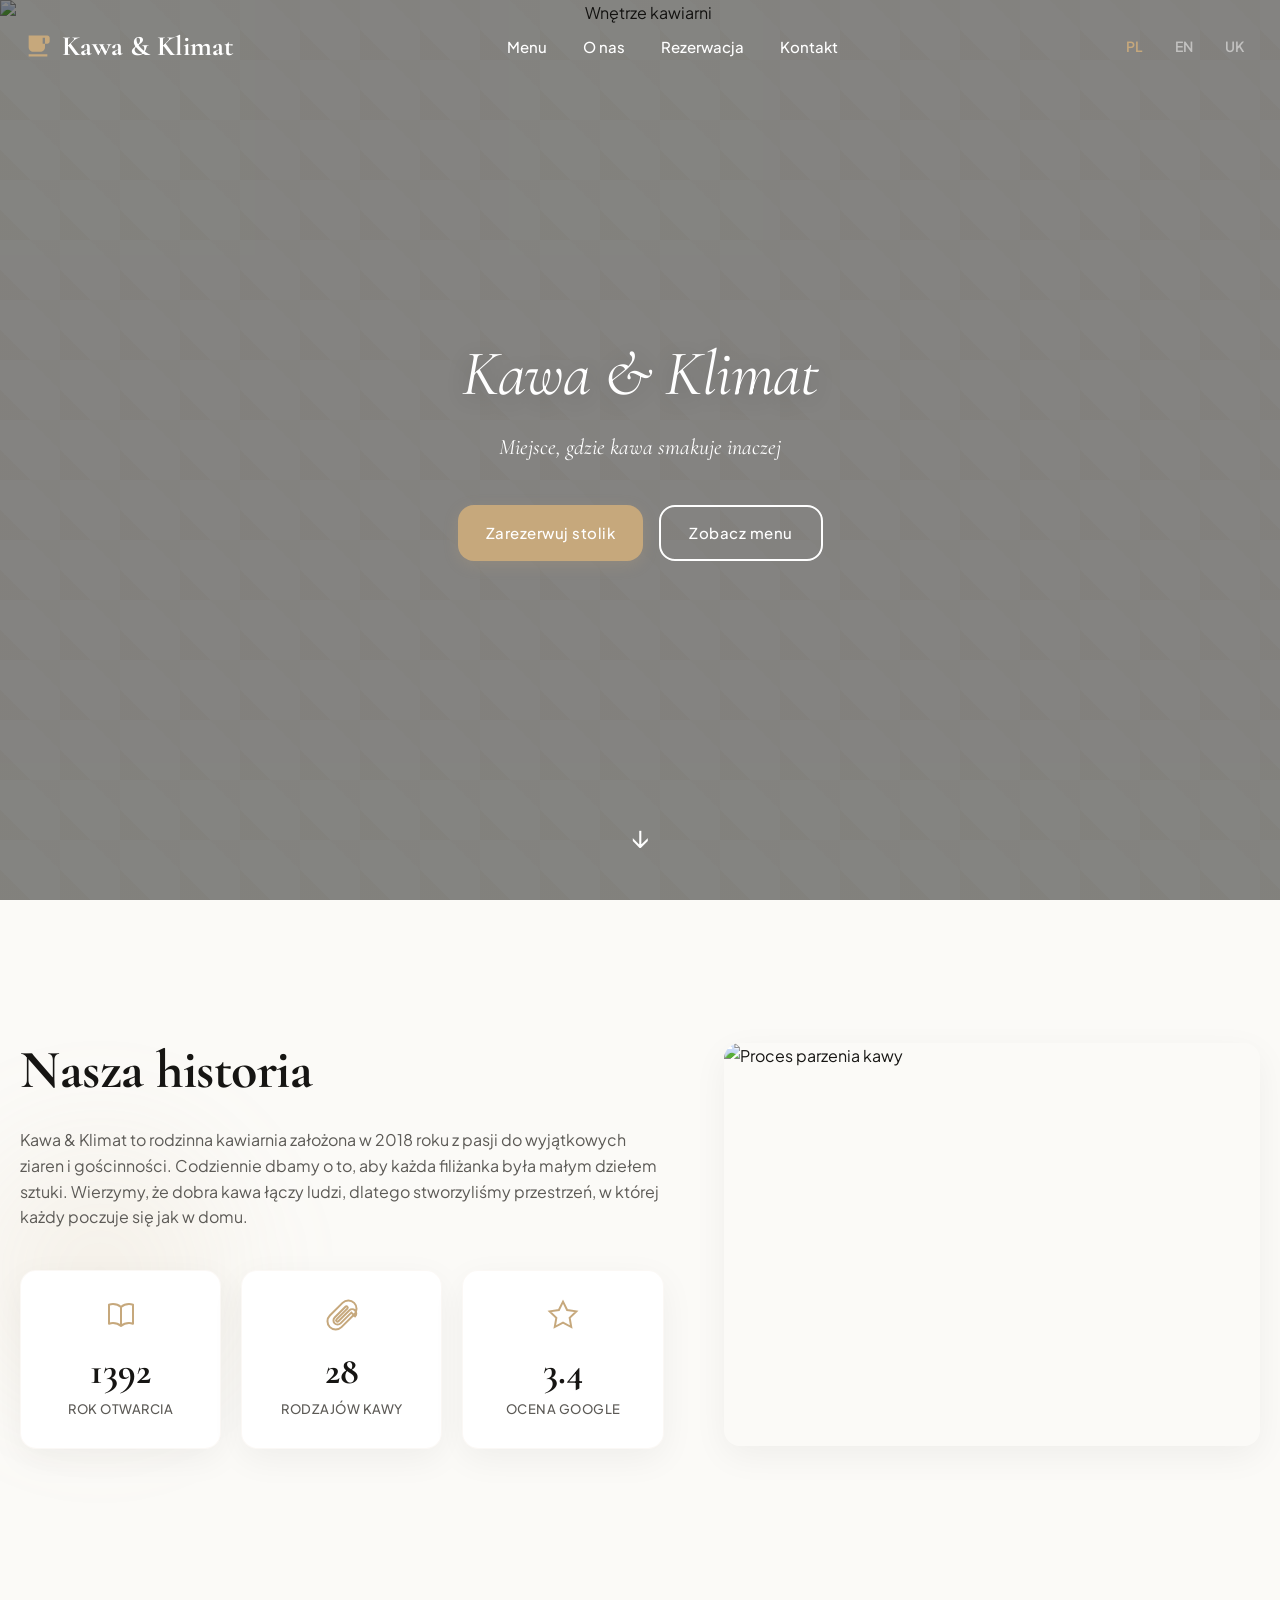
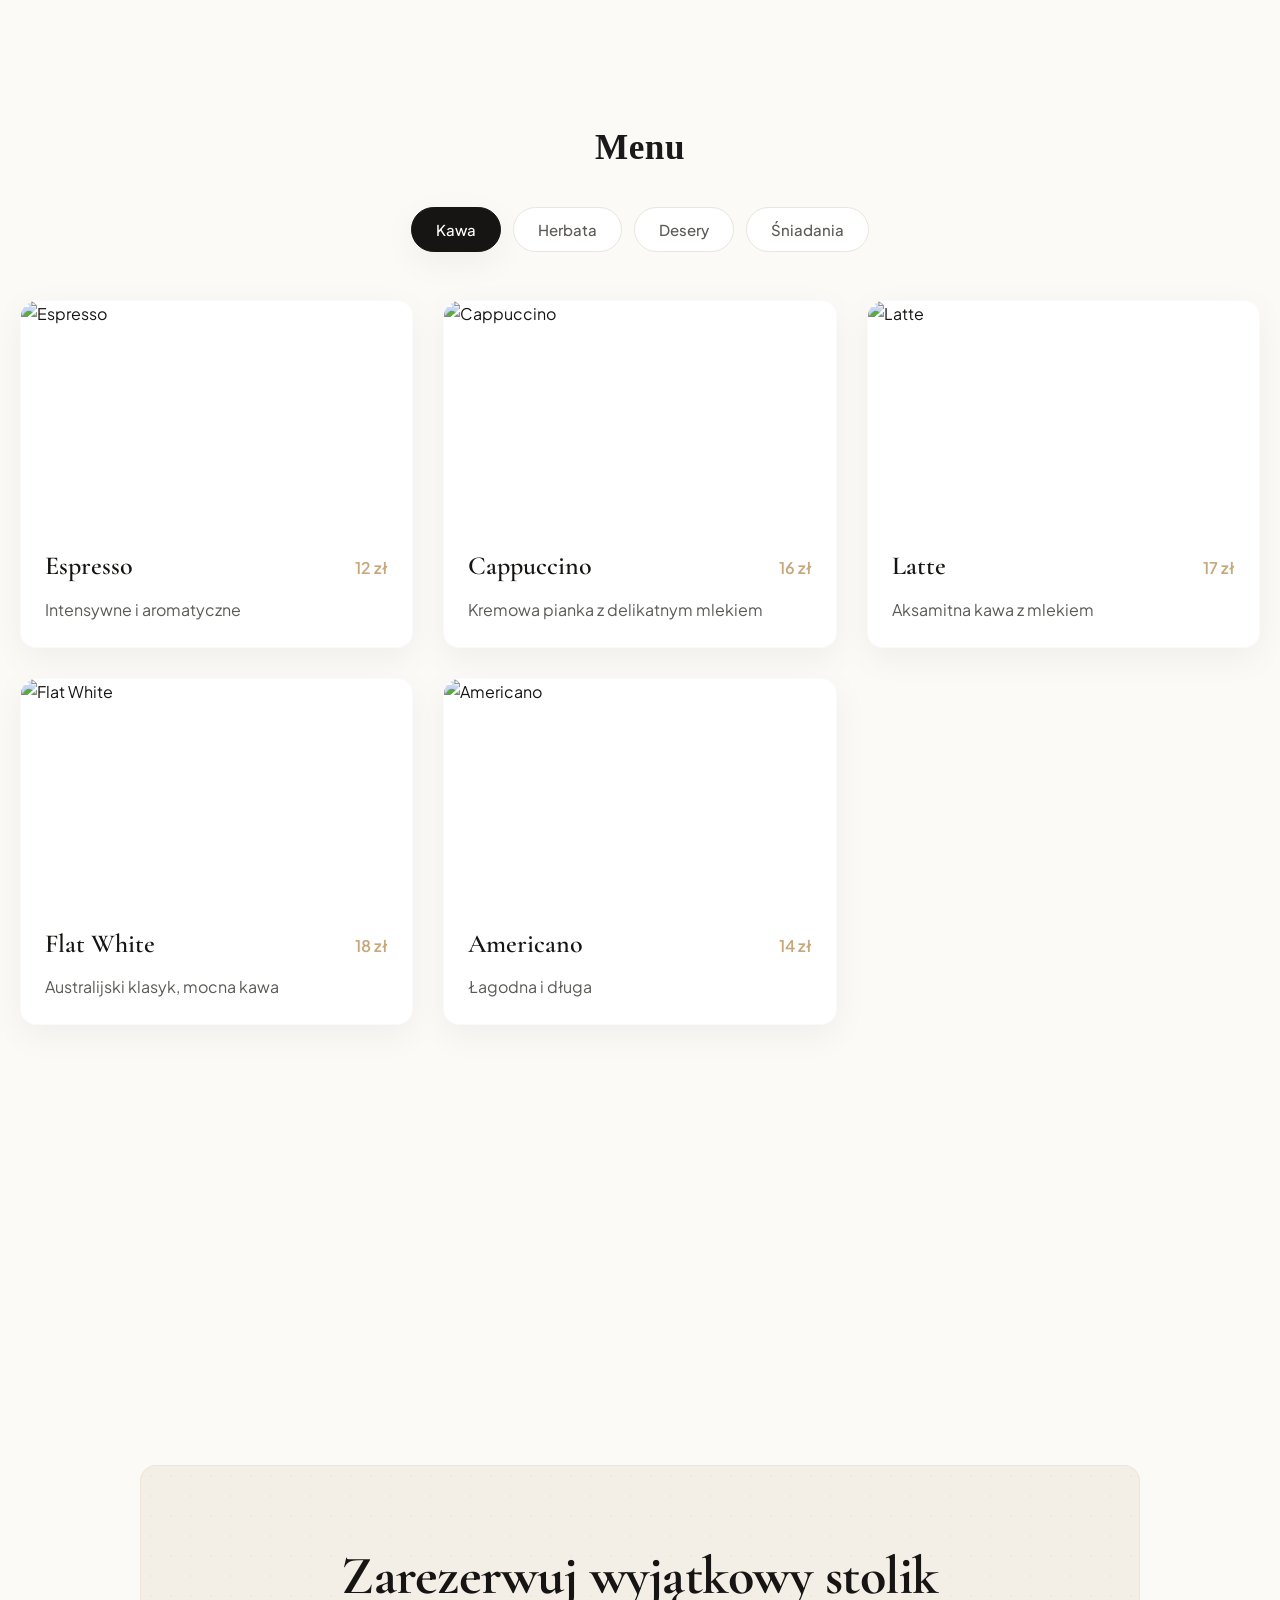
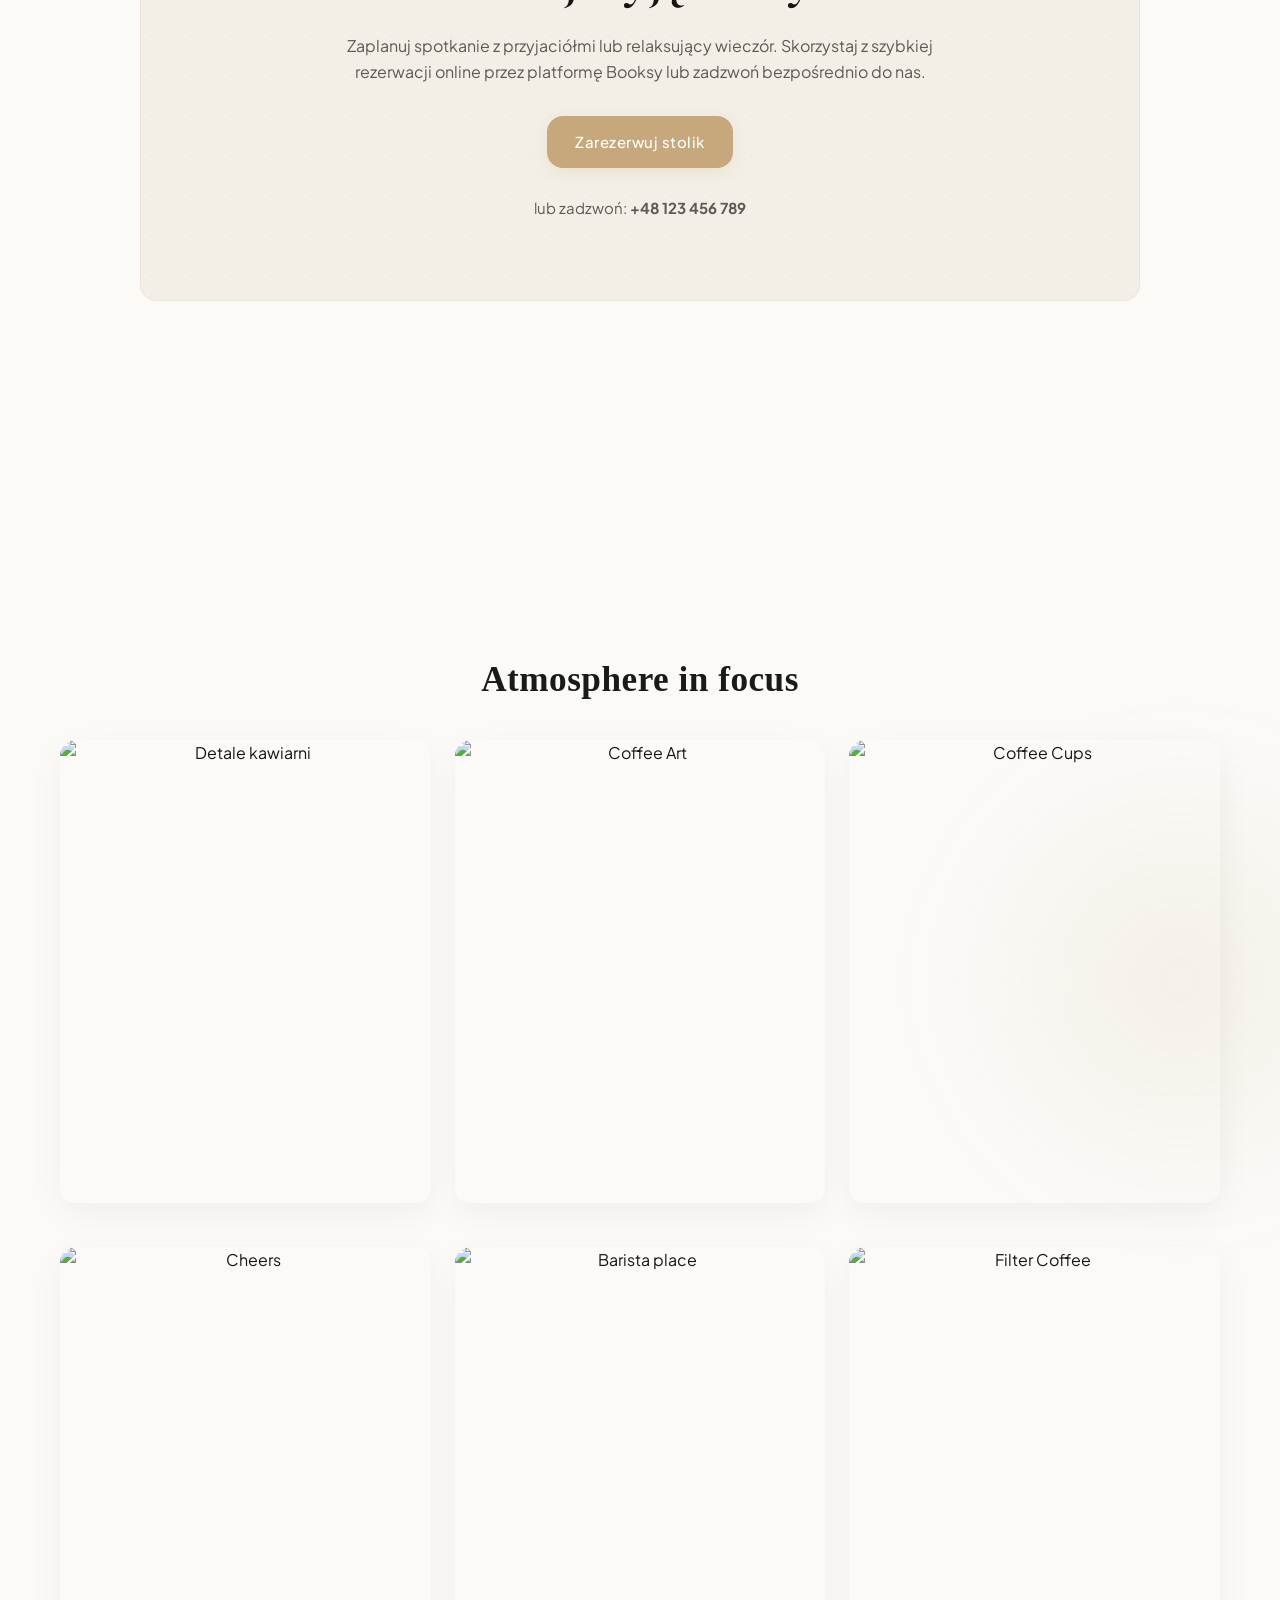
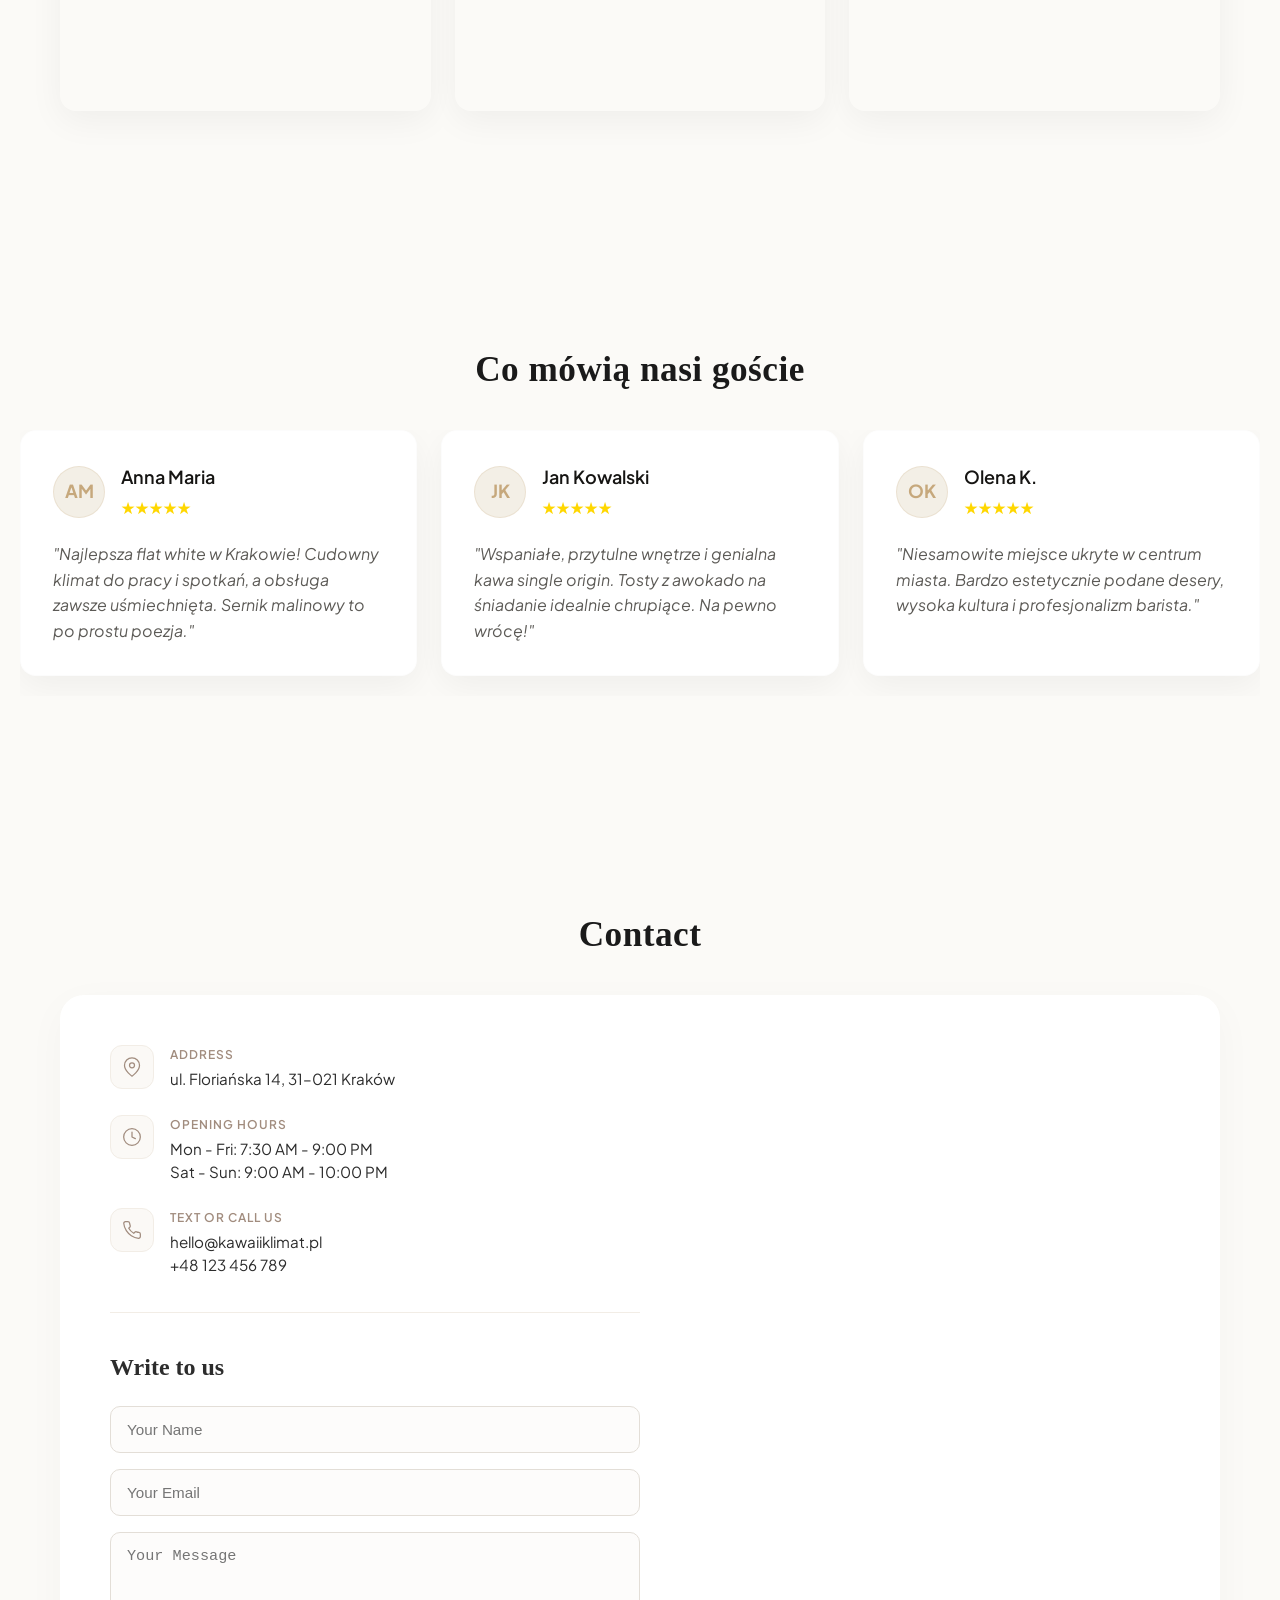
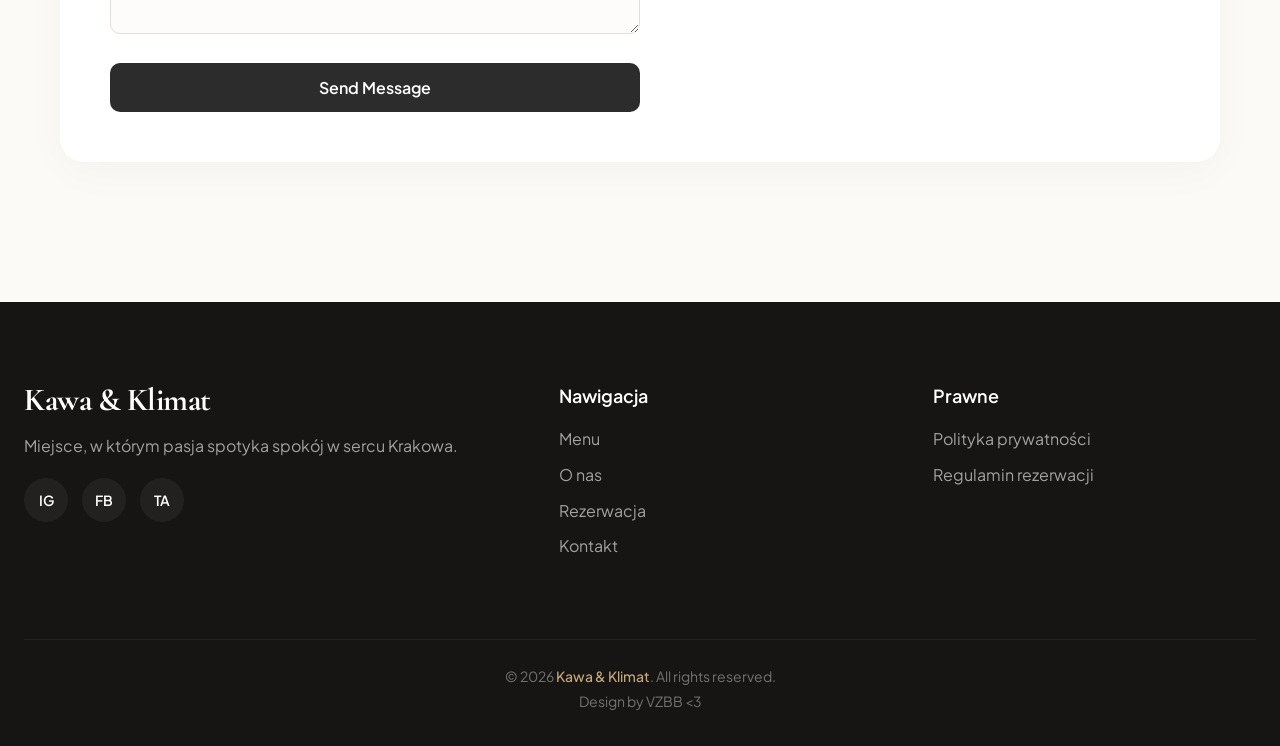
==== commit 2aeb178b: "Update kawa_and_klimat.html" ====
--- a/web_projects/kawa_and_klimat.html
+++ b/web_projects/kawa_and_klimat.html
@@ -8,6 +8,13 @@
     <meta property="og:title" content="Kawa & Klimat">
     <meta property="og:description" content="Miejsce, gdzie kawa smakuje inaczej. Zapraszamy na ul. Floriańską 14, Kraków.">
     <meta property="og:image" content="https://images.unsplash.com/photo-1600093463592-8e36ae95ef56?w=1200">
+    <meta name="description" content="Szukasz pysznej kawy na Starym Mieście? Odwiedź Kawa & Klimat przy ul. Floriańskiej 14. Serwujemy świetną kawę, domowe desery i pyszne śniadania. Sprawdź menu!">
+    <meta name="keywords" content="kawiarnia kraków, kawa stare miasto, kawiarnia floriańska, pyszna kawa kraków, śniadanie kraków centrum, desery">
+
+    <meta property="og:type" content="website">
+    <meta property="og:title" content="Kawa & Klimat | Kawiarnia w Centrum Krakowa">
+    <meta property="og:description" content="Wyjątkowa atmosfera, aromatyczna kawa и domowe desery na ul. Floriańskiej. Wejdź и zobacz nasze menu!">
+    <meta property="og:image" content="https://kawaiiklimat.pl/images/og-share.jpg"> <meta property="og:url" content="https://kawaiiklimat.pl">
 
     <link rel="icon" href="data:image/svg+xml,<svg xmlns='http://www.w3.org/2000/svg' viewBox='0 0 100 100'><text y='.9em' font-size='90'>☕</text></svg>">
     <link rel="preconnect" href="https://fonts.googleapis.com">
@@ -195,7 +202,7 @@
         .menu-grid.active { display: flex; overflow-x: auto; scroll-snap-type: x mandatory; padding-bottom: 20px; }
         @media (min-width: 768px) { .menu-grid.active { display: grid; grid-template-columns: repeat(2, 1fr); overflow-x: visible; } }
         @media (min-width: 1024px) { .menu-grid.active { grid-template-columns: repeat(3, 1fr); } }
-        
+
 
         .menu-card { background: #fff; border-radius: var(--radius); box-shadow: var(--shadow); overflow: hidden; transition: transform 0.3s cubic-bezier(0.16, 1, 0.3, 1), box-shadow 0.3s ease; min-width: 290px; scroll-snap-align: start; border: 1px solid rgba(0,0,0,0.02); }
         .menu-card:hover { transform: translateY(-6px); box-shadow: 0 20px 40px rgba(22,21,19,0.08); }
@@ -651,6 +658,55 @@
             *, ::before, ::after { animation-duration: 0.01ms !important; animation-iteration-count: 1 !important; transition-duration: 0.01ms !important; scroll-behavior: auto !important; }
         }
     </style>
+
+    <script type="application/ld+json">
+        {
+            "@context": "https://schema.org",
+            "@type": "CafeOrCoffeeShop",
+            "name": "Kawa & Klimat",
+            "image": "https://01cheese.github.io/projects10hl/web_projects/images/hero-cafe.jpg",
+            "@id": "https://01cheese.github.io/projects10hl/web_projects/kawa_and_klimat.html",
+            "url": "https://01cheese.github.io/projects10hl/web_projects/kawa_and_klimat.html",
+            "telephone": "+48123456789",
+            "priceRange": "$$",
+            "address": {
+                "@type": "PostalAddress",
+                "streetAddress": "ul. Floriańska 14",
+                "addressLocality": "Kraków",
+                "postalCode": "31-021",
+                "addressCountry": "PL"
+            },
+            "geo": {
+                "@type": "GeoCoordinates",
+                "latitude": 50.0634,
+                "longitude": 19.9407
+            },
+            "openingHoursSpecification": [
+                {
+                    "@type": "OpeningHoursSpecification",
+                    "dayOfWeek": [
+                        "Monday",
+                        "Tuesday",
+                        "Wednesday",
+                        "Thursday",
+                        "Friday"
+                    ],
+                    "opens": "07:30",
+                    "closes": "21:00"
+                },
+                {
+                    "@type": "OpeningHoursSpecification",
+                    "dayOfWeek": [
+                        "Saturday",
+                        "Sunday"
+                    ],
+                    "opens": "09:00",
+                    "closes": "22:00"
+                }
+            ],
+            "menu": "https://01cheese.github.io/projects10hl/web_projects/kawa_and_klimat.html#menu"
+        }
+    </script>
 </head>
 <body>
 
@@ -1296,7 +1352,6 @@
         lightboxImg.src = imgSources[currentImgIdx];
     });
 
-    // Навигация с клавиатуры для удобства (Esc, Стрелки)
     window.addEventListener('keydown', (e) => {
         if (!lightbox.classList.contains('active')) return;
         if (e.key === 'Escape') closeLightbox();
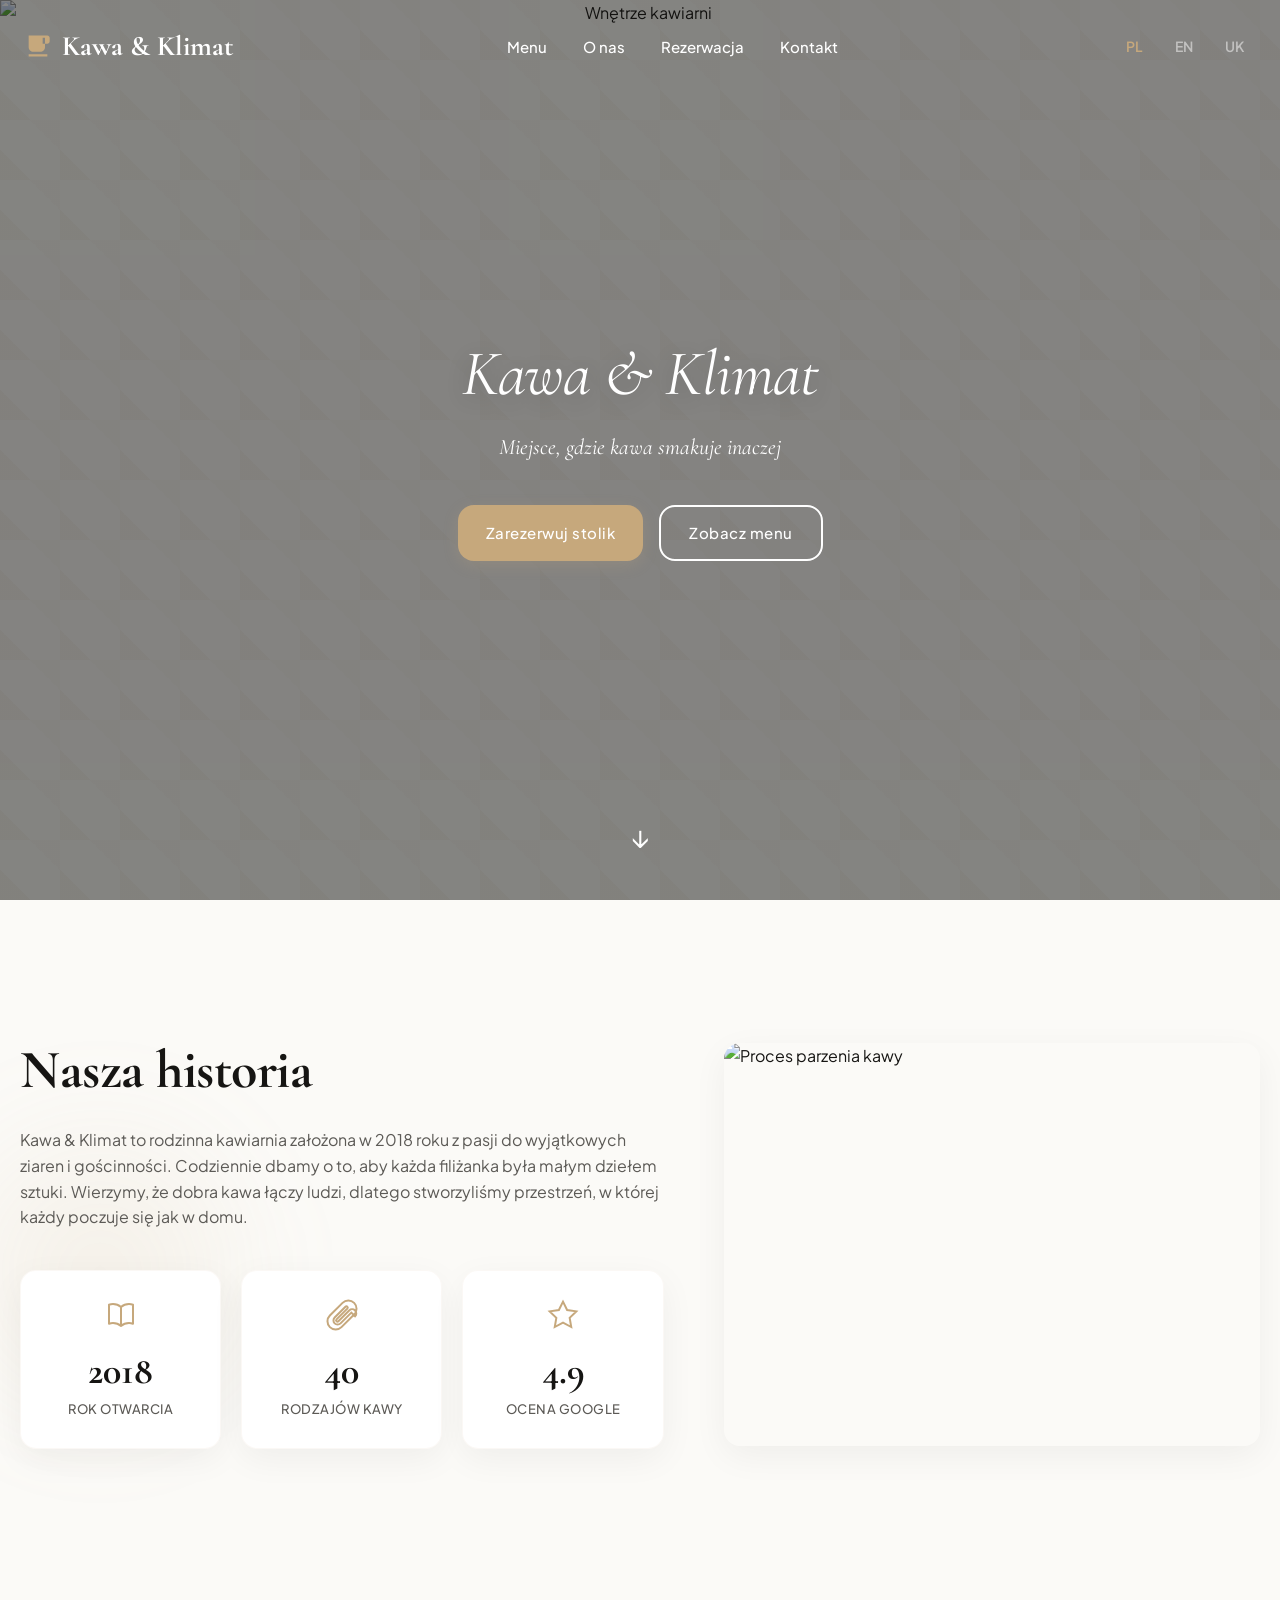
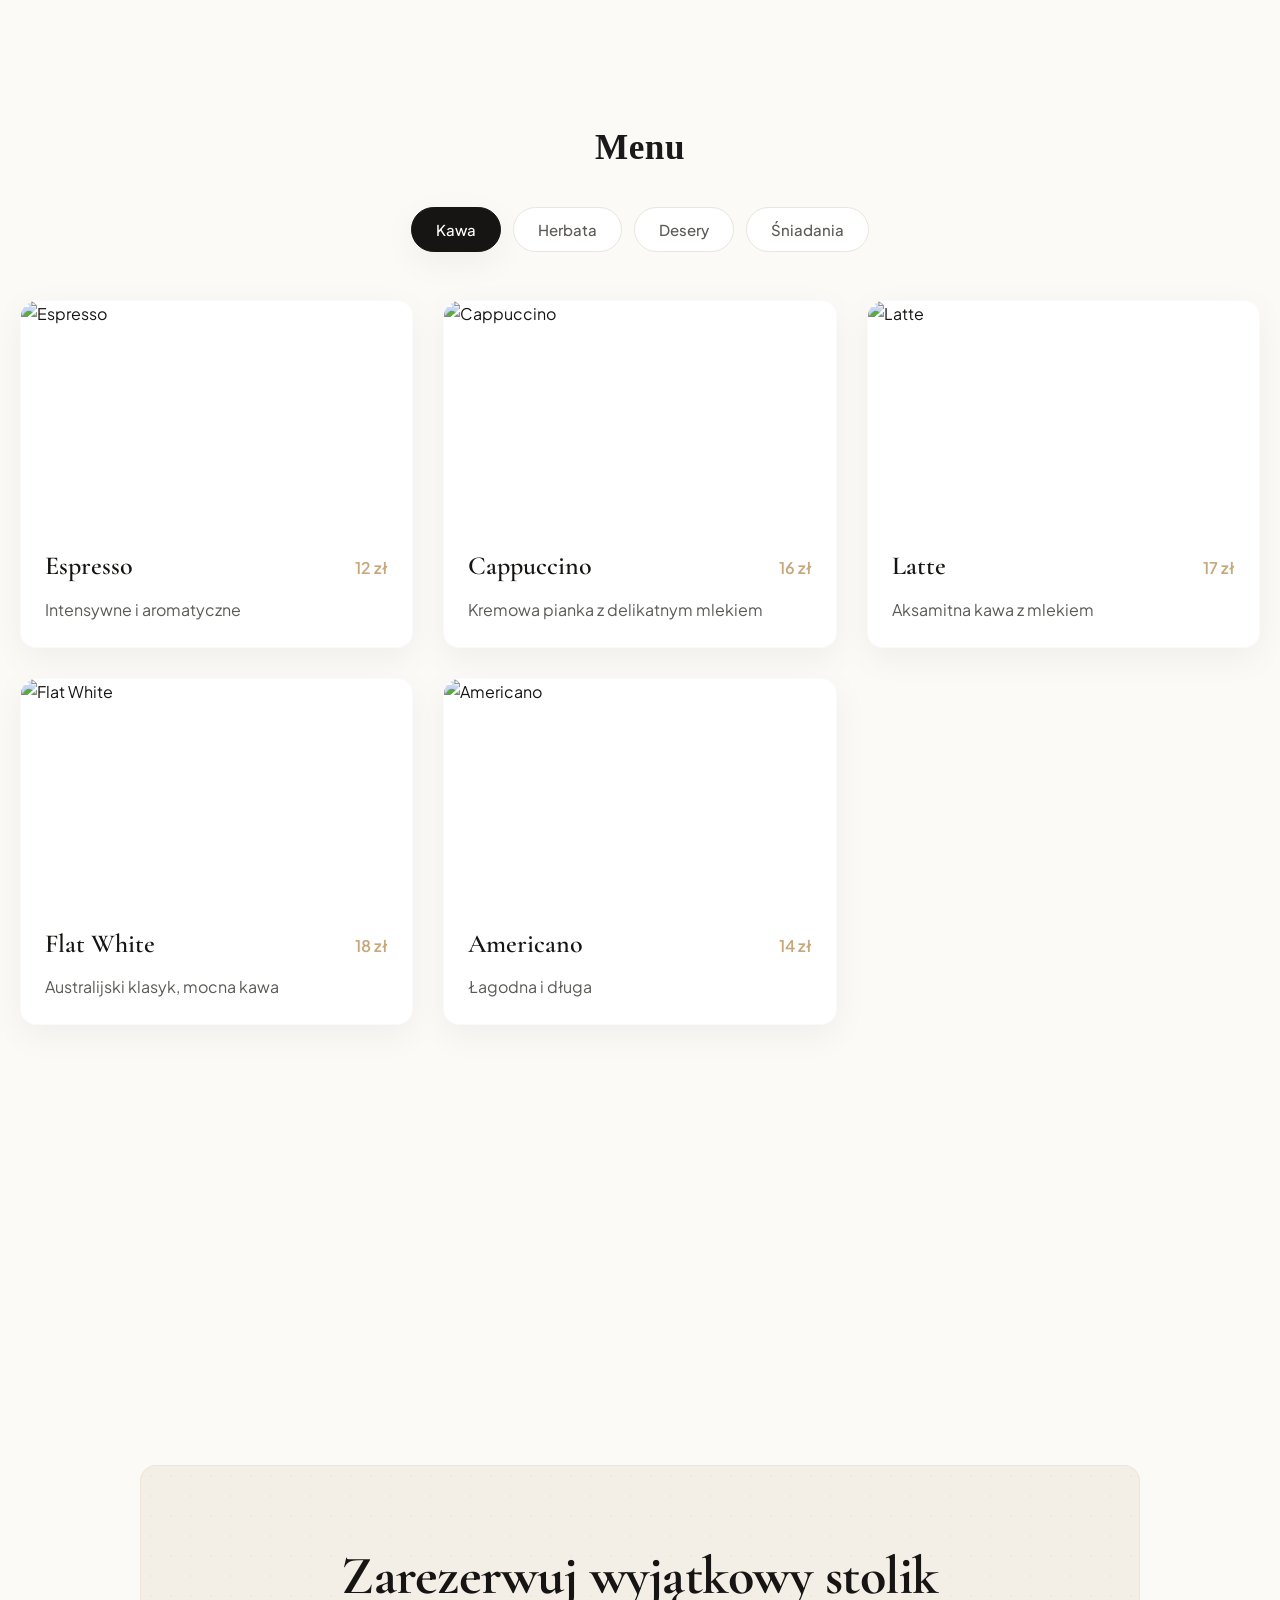
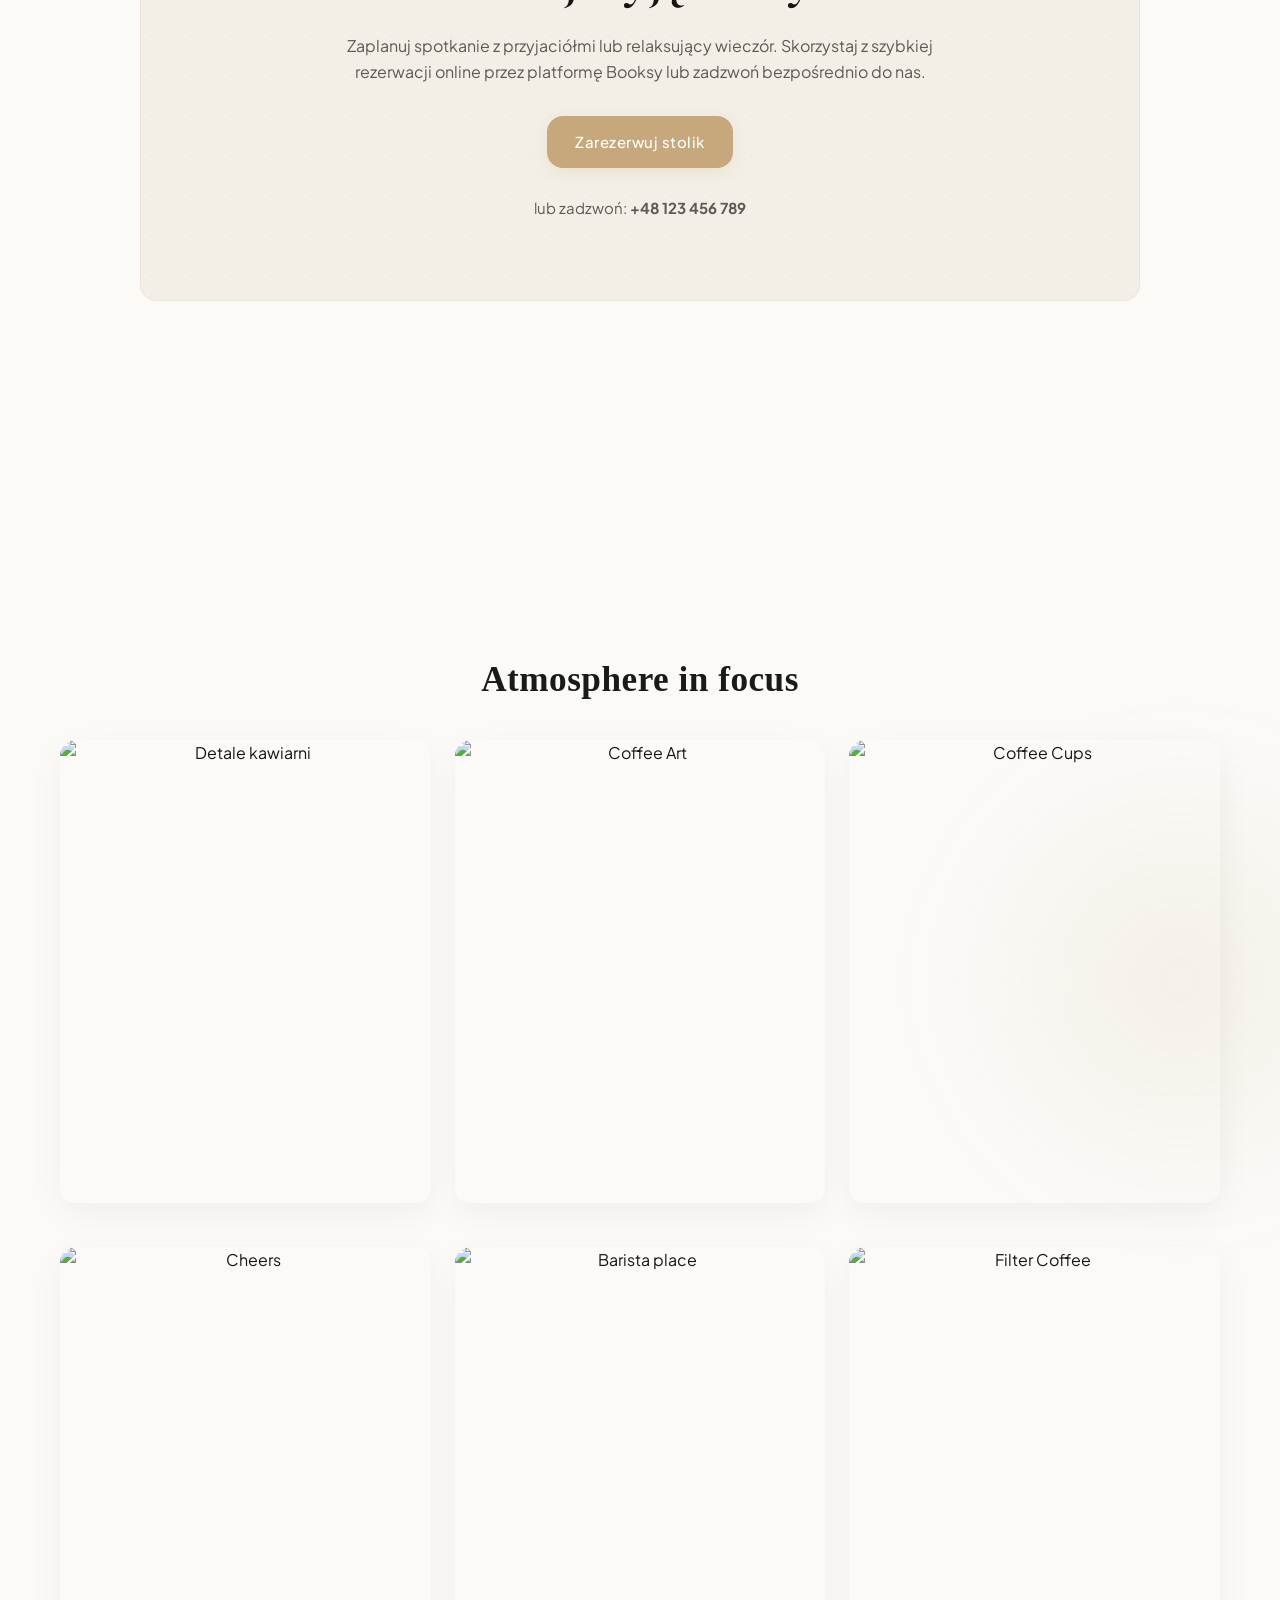
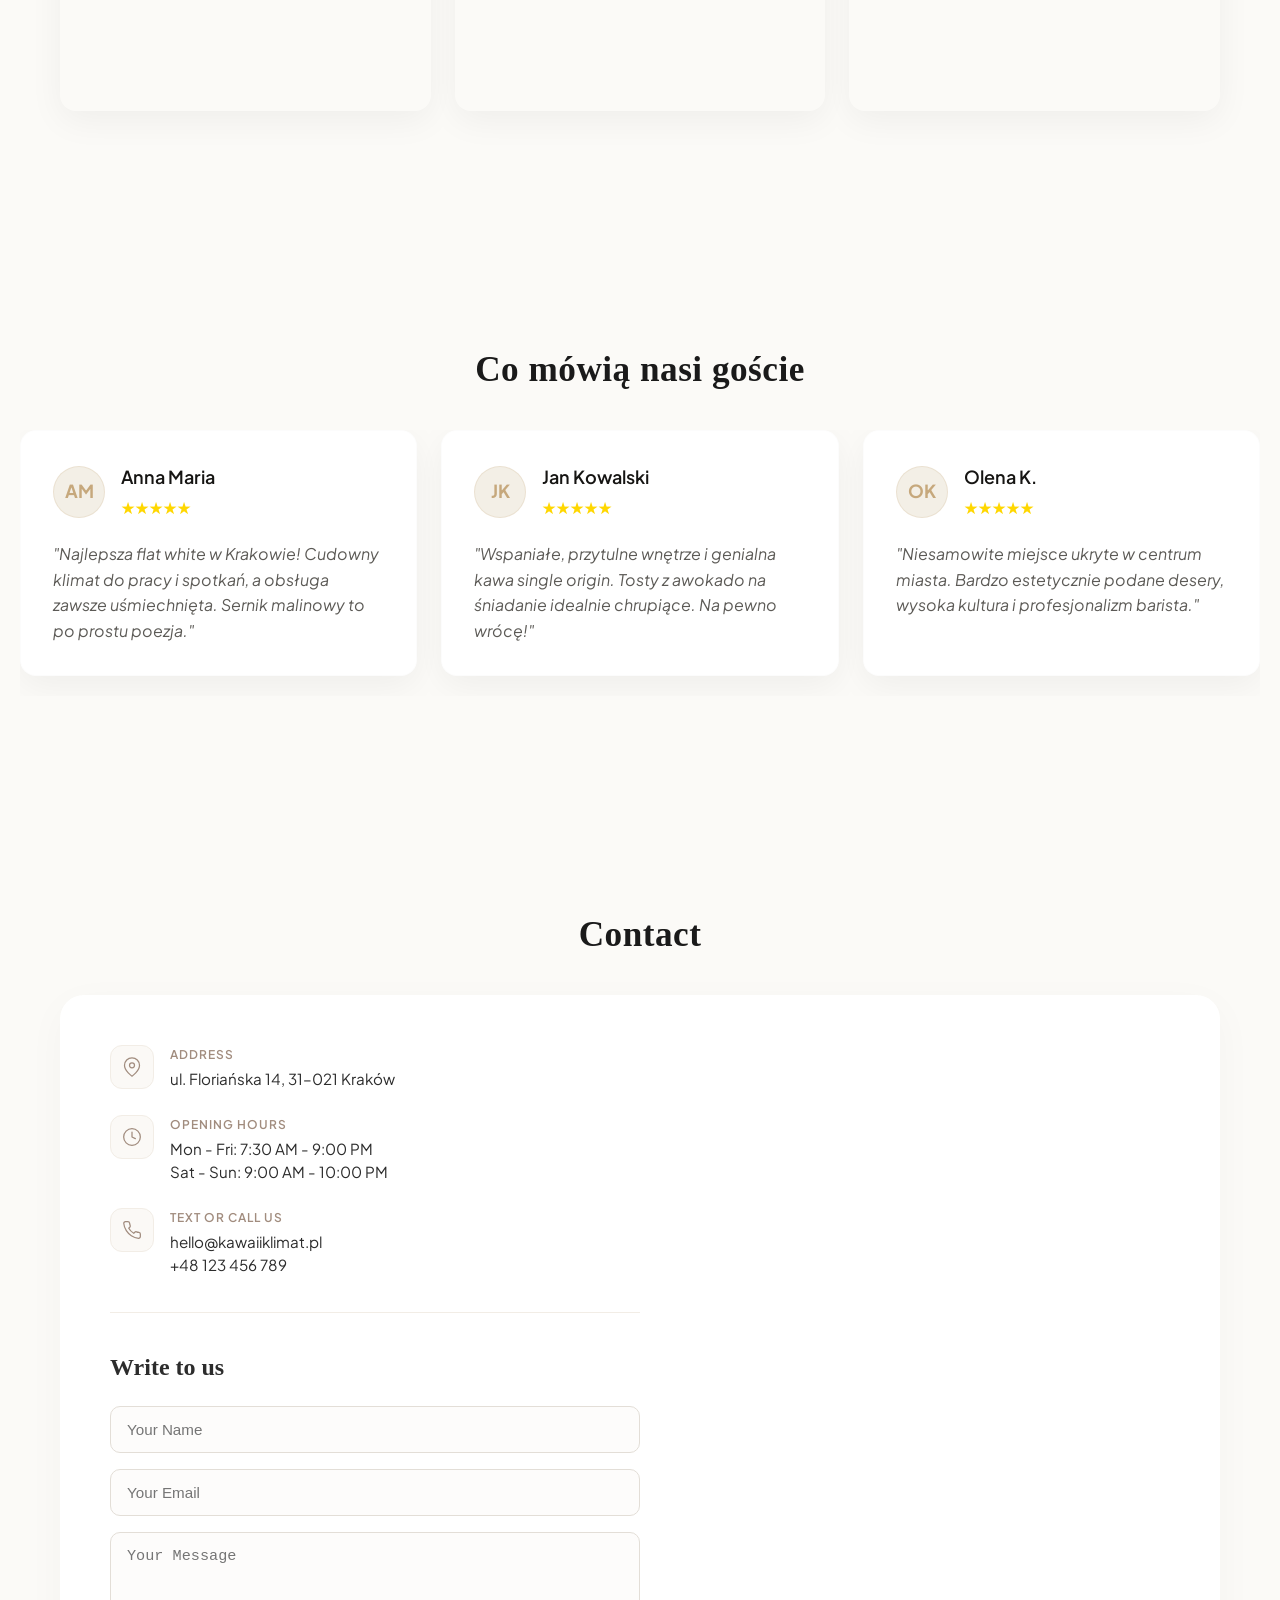
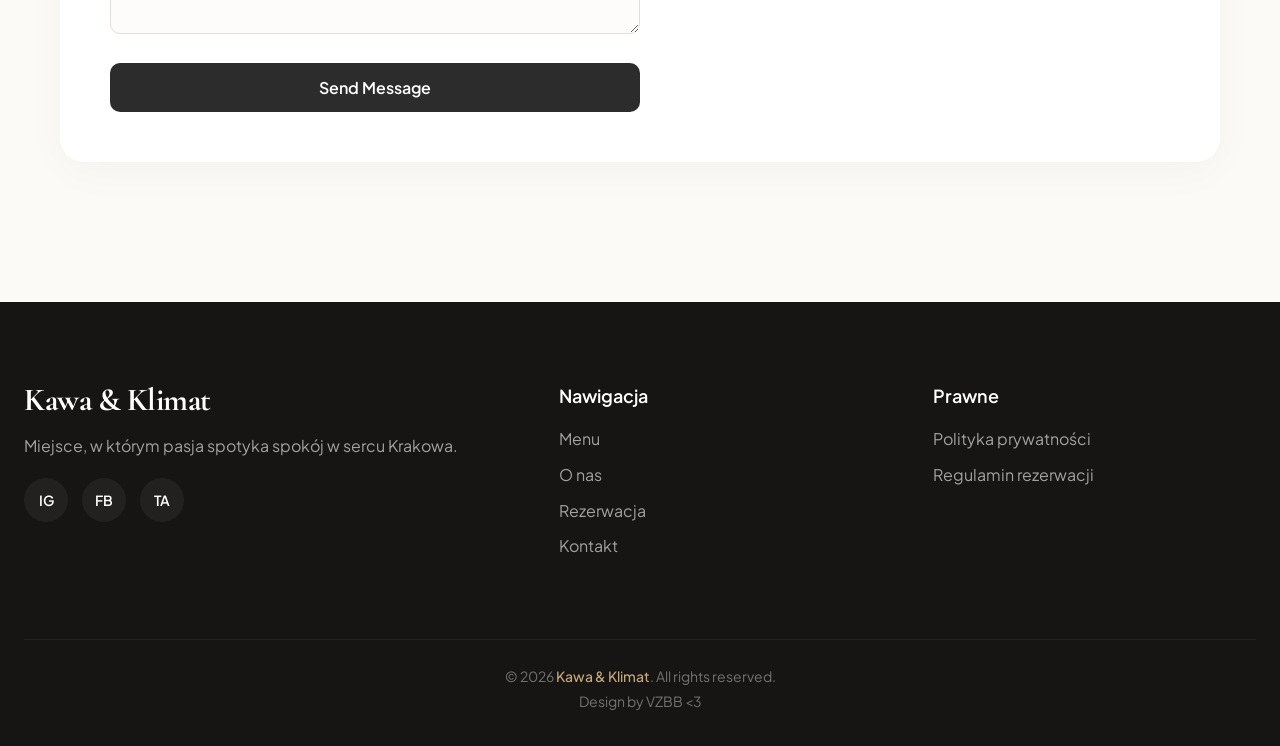
==== commit db3a5bb9: "Add mobile menu styles and keyboard navigation" ====
--- a/web_projects/kawa_and_klimat.html
+++ b/web_projects/kawa_and_klimat.html
@@ -211,6 +211,38 @@
         .menu-card-header { display: flex; justify-content: space-between; align-items: baseline; margin-bottom: 10px; }
         .menu-card-header h3 { margin-bottom: 0; font-family: var(--font-heading); font-size: 26px; }
         .menu-price { font-family: var(--font-body); font-weight: 600; color: var(--col-gold); font-size: 16px; }
+
+        /* Отключаем кликабельность карточек меню только на мобильных экранах */
+        @media (max-width: 768px) {
+            .menu-card {
+                pointer-events: none !important; /* Блокирует любые тапы и клики мышкой */
+                cursor: default !important;       /* Сбрасывает указатель курсора */
+                user-select: none !important;     /* Запрещает случайное выделение текста при тапе */
+            }
+        }
+
+        .mobile-menu {
+            position: fixed !important;
+            top: 0 !important;
+            left: 0 !important;
+            right: 0 !important;
+            bottom: 0 !important; /* Жестко привязывает нижний край к экрану */
+
+            width: 100vw !important;
+
+            /* СЕКРЕТНОЕ ОРУЖИЕ ПРОТИВ SAFARI: */
+            height: 100vh !important;   /* Базовый вариант для старых браузеров */
+            height: 100dvh !important;  /* Dynamic Viewport Height — подстраивается под появление/скрытие панелей iPhone */
+
+            background-color: #ffffff !important; /* Белый фон, чтобы ничего не просвечивало */
+            z-index: 999999 !important; /* Поверх всего */
+
+            /* Если внутри используется Flexbox для центрирования пунктов меню */
+            display: flex;
+            flex-direction: column;
+            justify-content: center;
+            align-items: center;
+        }
 
         /* --- RESERVATION --- */
         .reservation { background: #f3efe6; border-radius: var(--radius); text-align: center; padding: 80px 40px; margin: var(--pad-sec) auto; max-width: 1000px; border: 1px solid rgba(198,168,124,0.15); position: relative; overflow: hidden; }
@@ -1352,6 +1384,7 @@
         lightboxImg.src = imgSources[currentImgIdx];
     });
 
+    // Навигация с клавиатуры для удобства (Esc, Стрелки)
     window.addEventListener('keydown', (e) => {
         if (!lightbox.classList.contains('active')) return;
         if (e.key === 'Escape') closeLightbox();
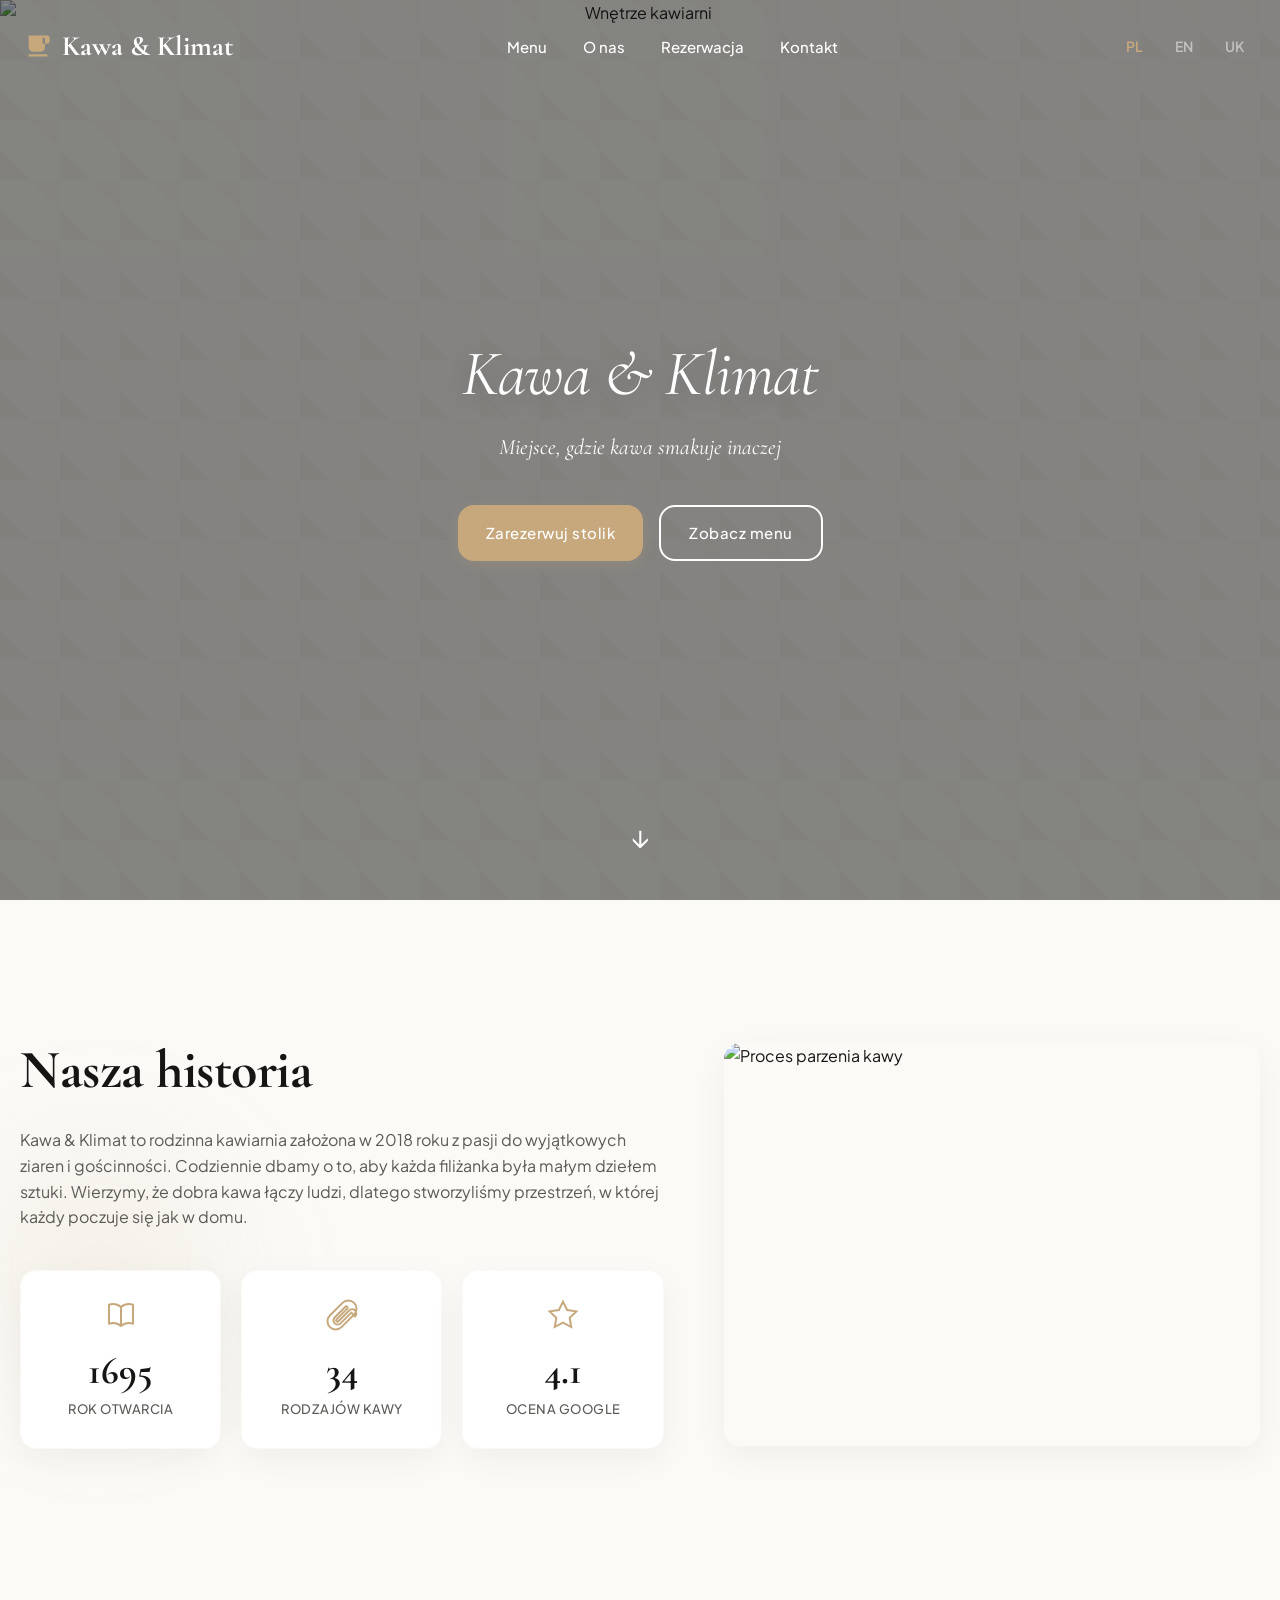
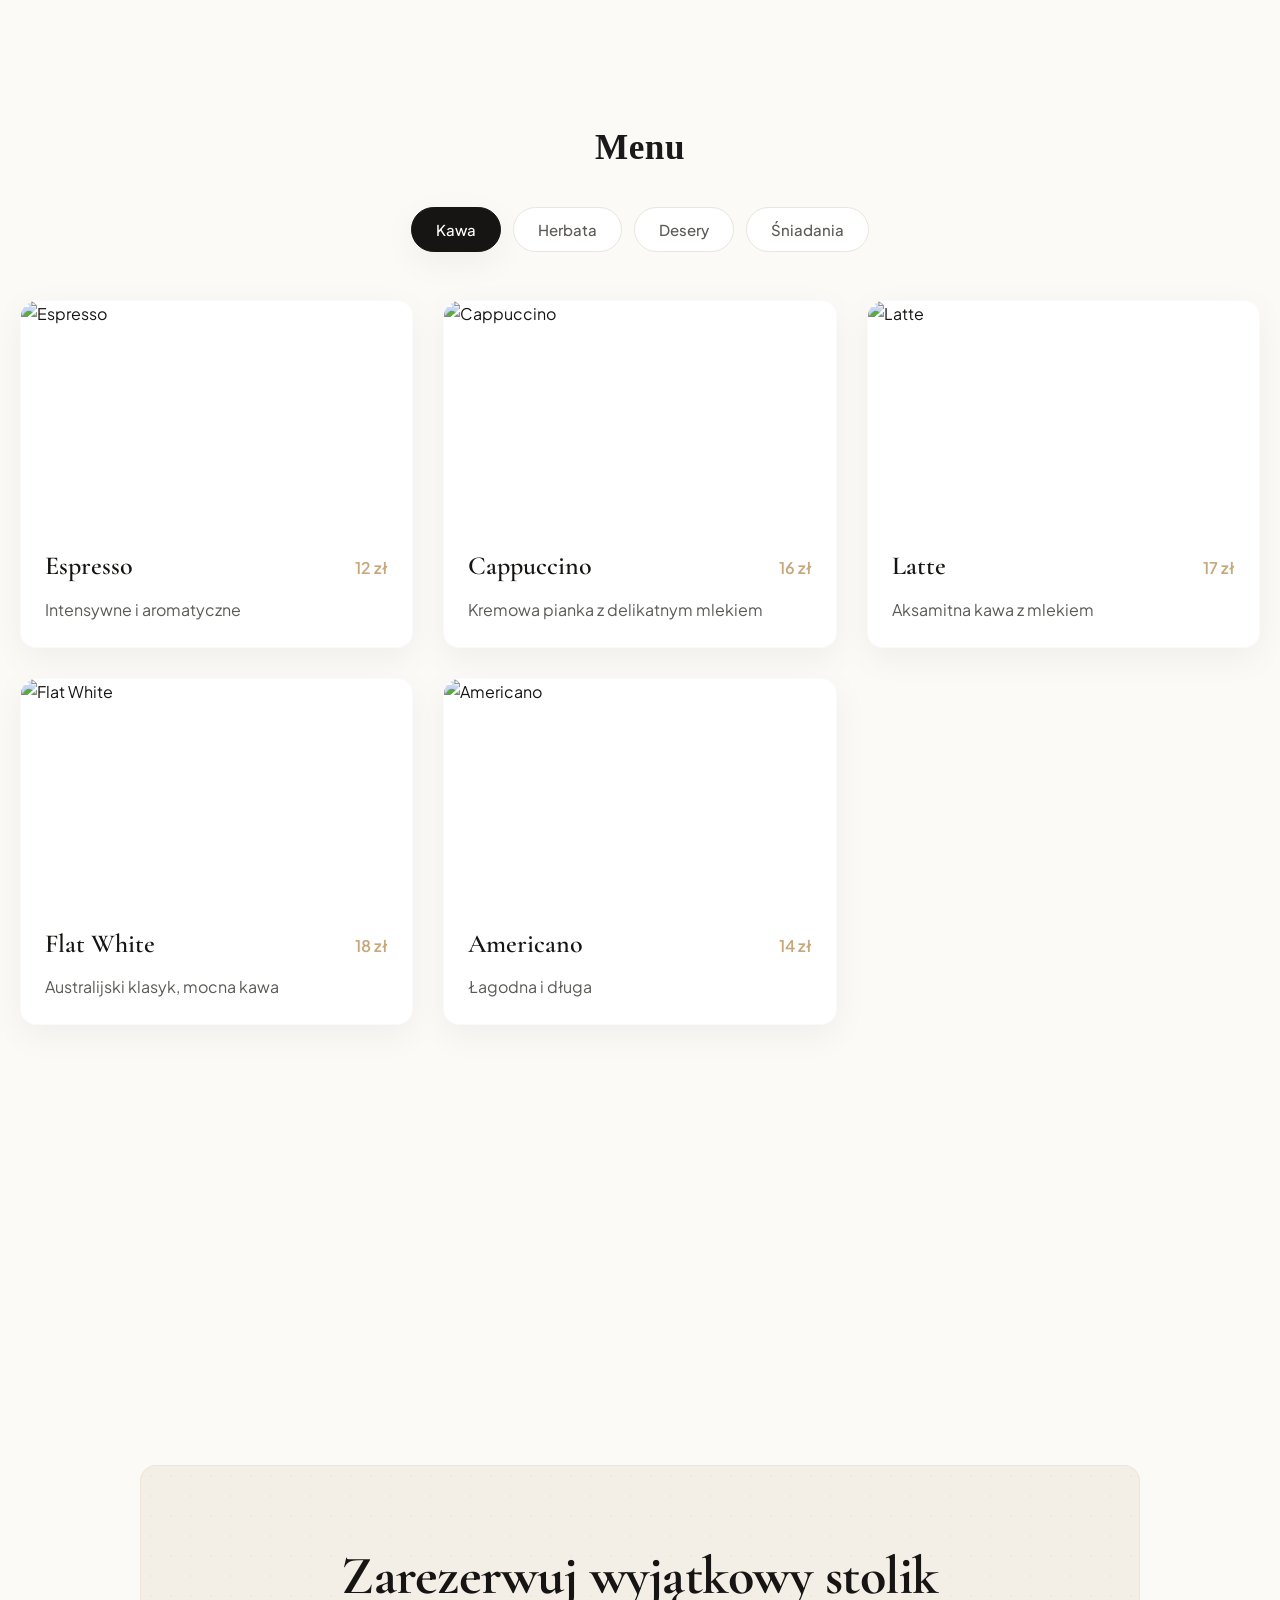
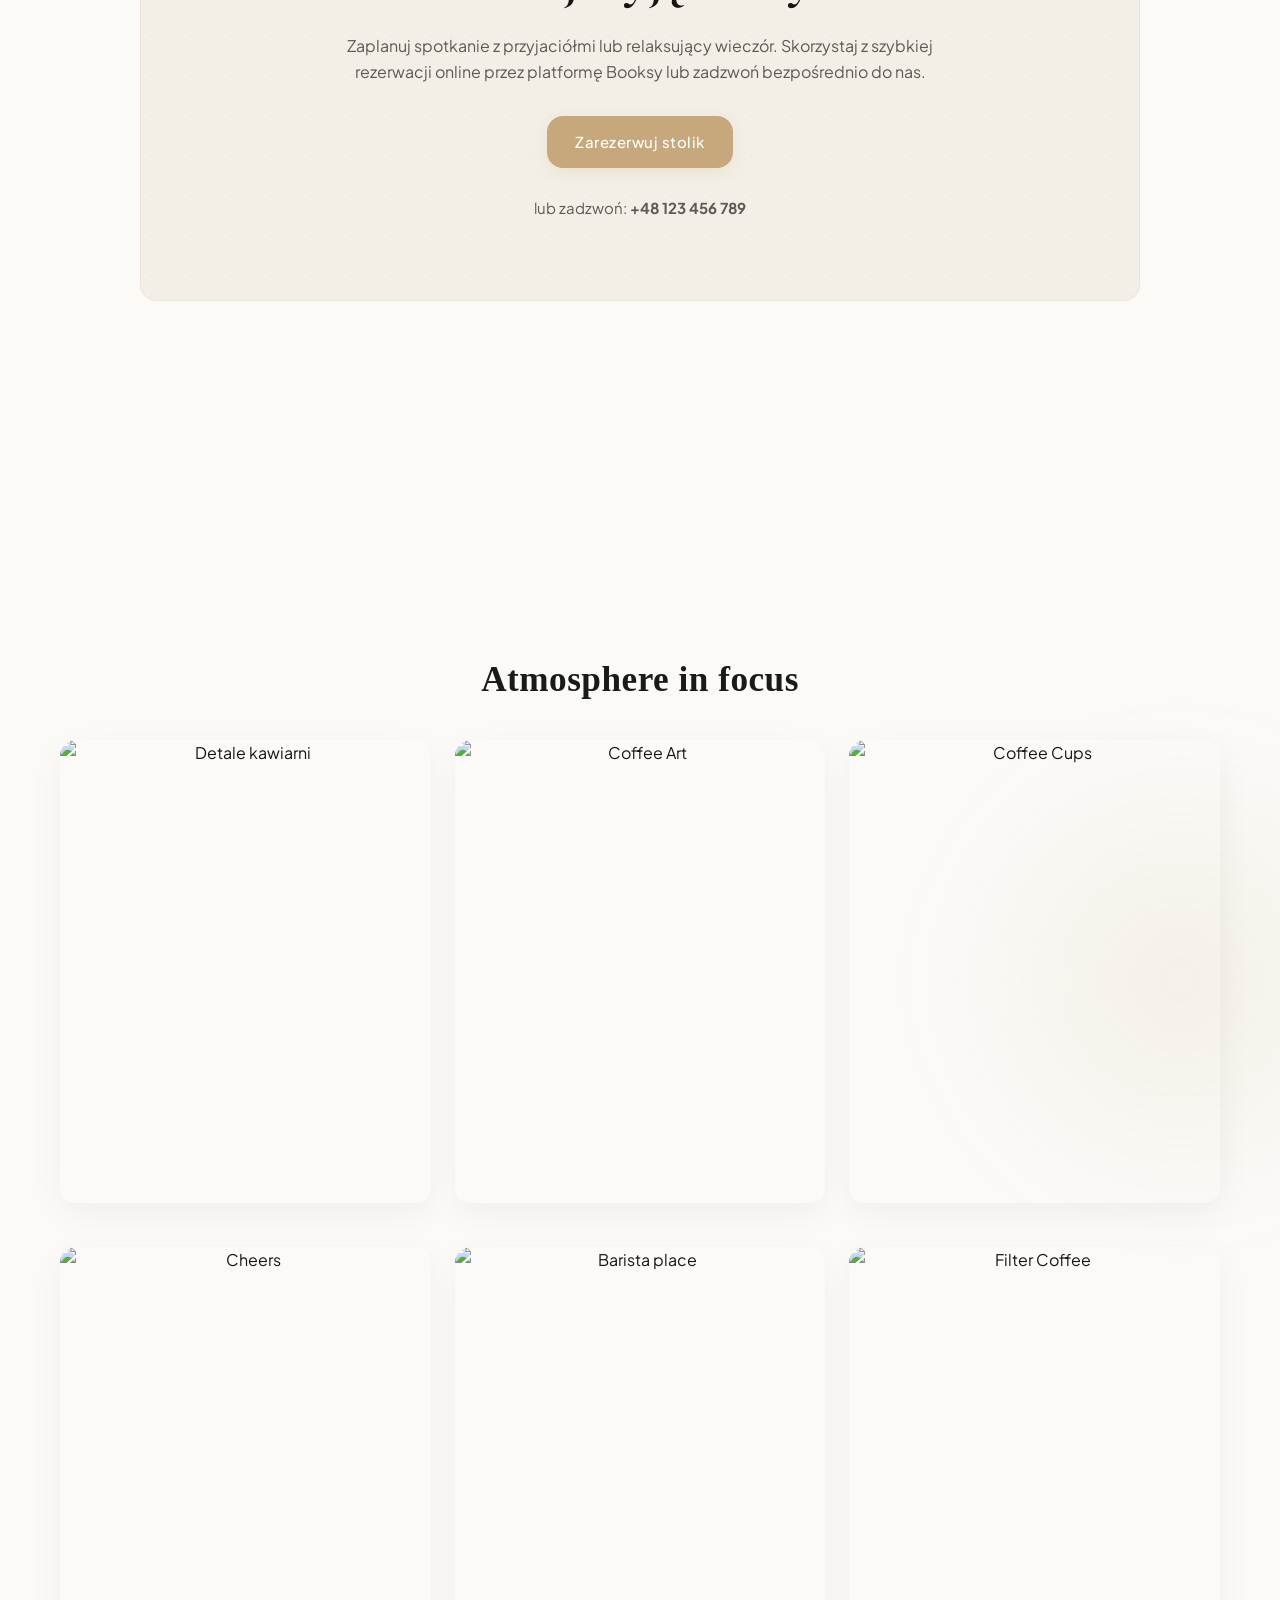
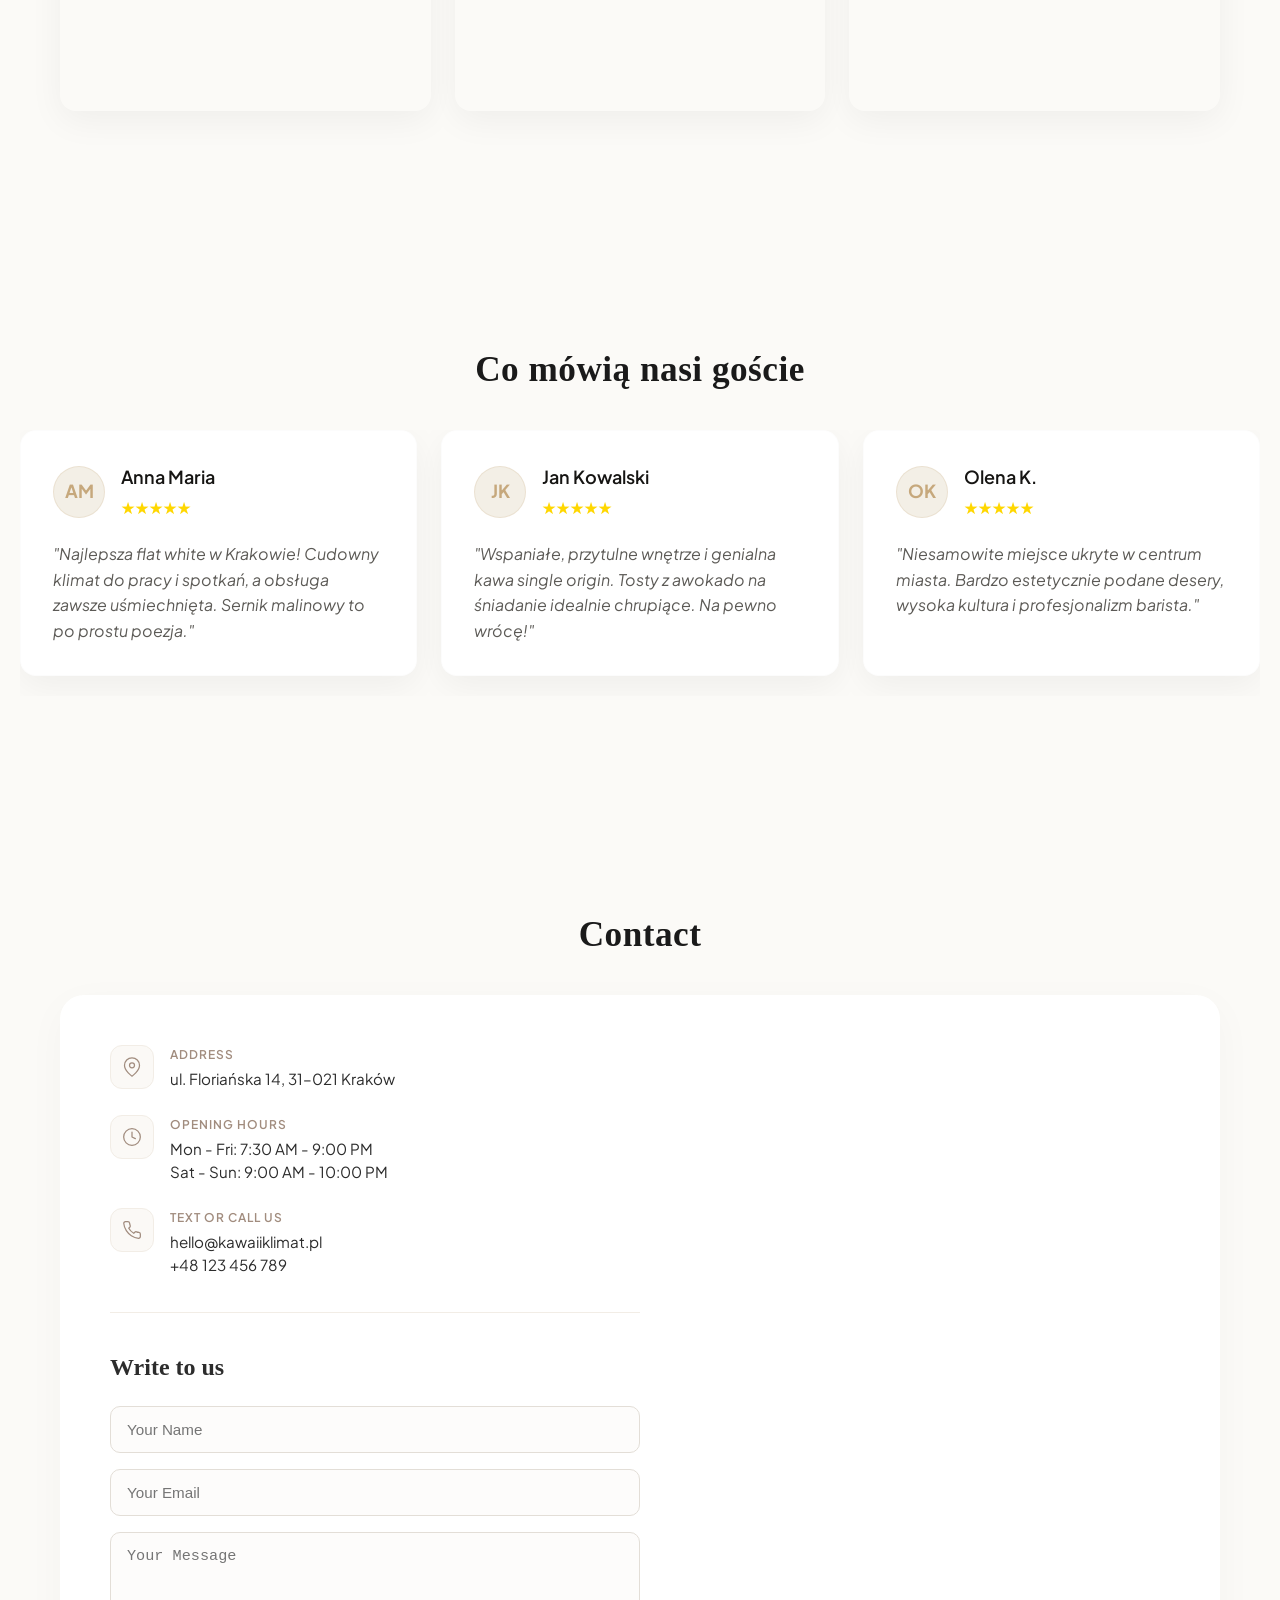
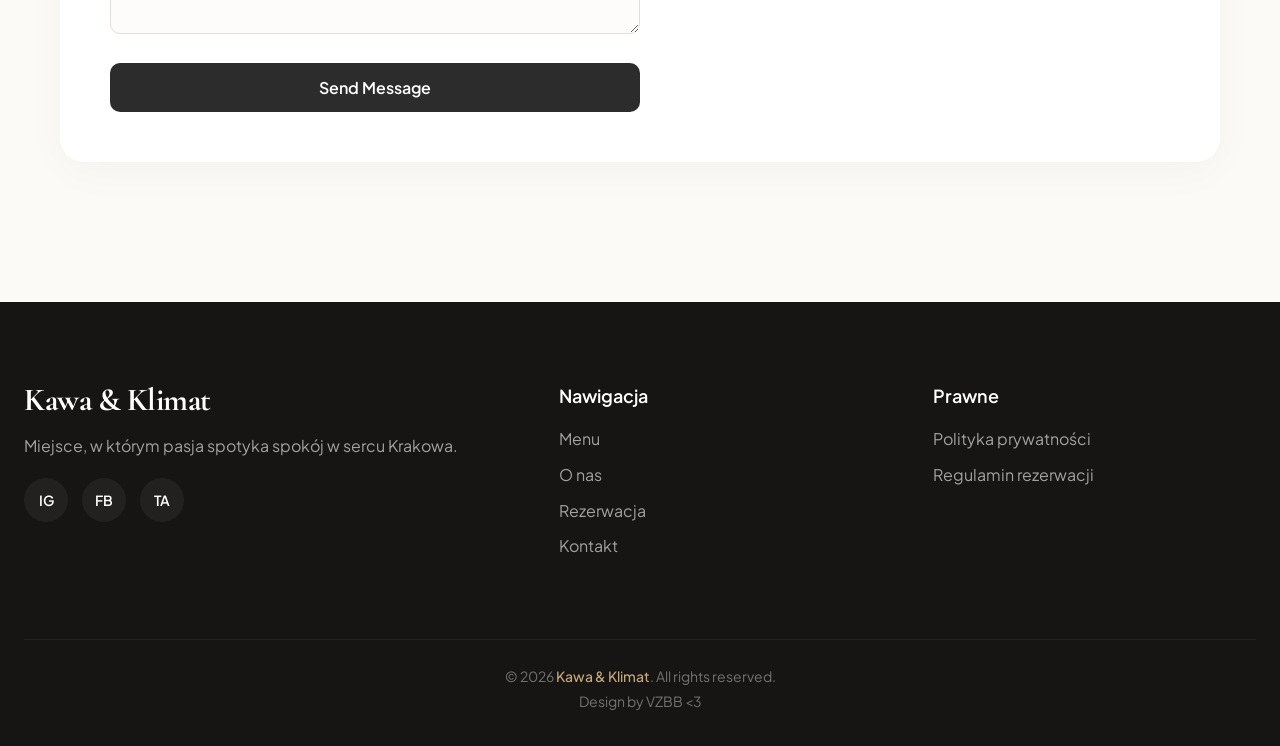
==== commit 3aa8156f: "Enhance styles for hero section and gallery Added styles for hero section and gallery responsiveness" ====
--- a/web_projects/kawa_and_klimat.html
+++ b/web_projects/kawa_and_klimat.html
@@ -167,13 +167,14 @@
         }
 
         /* --- HERO --- */
-        .hero { position: relative; height: 100vh; display: flex; align-items: center; justify-content: center; text-align: center; overflow: hidden; padding: 20px; }
-        .hero-img { position: absolute; top: 0; left: 0; width: 100%; height: 100%; object-fit: cover; z-index: 1; }
         .hero-overlay { position: absolute; top: 0; left: 0; width: 100%; height: 100%; background: rgba(15, 14, 13, 0.5); z-index: 2; }
-        .hero-content { position: relative; z-index: 3; color: #fff; max-width: 850px; }
         .hero h1 { margin-bottom: 20px; text-shadow: 0 4px 24px rgba(0,0,0,0.2); font-style: italic; font-weight: 400; }
         .hero p { font-size: 22px; margin-bottom: 40px; font-family: var(--font-heading); font-style: italic; }
         .hero-btns { display: flex; gap: 16px; justify-content: center; flex-wrap: wrap; }
+
+        .hero { position: relative; height: 100vh; display: flex; align-items: center; justify-content: center; text-align: center; }
+        .hero-img { position: absolute; top: 0; left: 0; width: 100%; height: 100%; object-fit: cover; z-index: 1; }
+        .hero-content { position: relative; z-index: 3; color: #fff; padding: 20px; }
 
         .bounce-arrow { position: absolute; bottom: 40px; left: 50%; transform: translateX(-50%); z-index: 3; color: #fff; font-size: 28px; animation: bounce 2s infinite; cursor: pointer; }
 
@@ -322,17 +323,15 @@
             transition: transform 0.4s ease;
         }
 
-        /* Эффект приближения при наведении */
         .gallery-item img:hover {
             transform: scale(1.03);
         }
 
-        /* Адаптация под планшеты и мобильные */
         @media (max-width: 900px) {
-            .gallery-grid { grid-template-columns: repeat(2, 1fr); } /* 2 колонки */
+            .gallery-grid { grid-template-columns: repeat(2, 1fr); }
         }
         @media (max-width: 600px) {
-            .gallery-grid { grid-template-columns: 1fr; } /* 1 колонка */
+            .gallery-grid { grid-template-columns: 1fr; }
         }
 
 
@@ -344,9 +343,7 @@
         .lightbox.active { opacity: 1; pointer-events: auto; }
         .lightbox img { max-width: 90%; max-height: 85vh; object-fit: contain; border-radius: 8px; box-shadow: 0 20px 50px rgba(0,0,0,0.5); }
 
-        /* ==========================================================================
-   КОНТЕЙНЕР ЛАЙТБОКСА (Оверлей на весь экран)
-   ========================================================================== */
+
         .lightbox {
             position: fixed !important;
             top: 0;
@@ -368,21 +365,15 @@
             user-select: none;
         }
 
-        /* ==========================================================================
-           БАЗОВЫЙ КРУГ ДЛЯ ВСЕХ КНОПОК И ЦЕНТРИРОВАНИЕ SVG
-           ========================================================================== */
         .lb-btn {
-            /* Жесткий Flexbox-центр для SVG */
             display: flex !important;
             justify-content: center !important;
             align-items: center !important;
 
-            /* Размеры круга */
             width: 50px !important;
             height: 50px !important;
             border-radius: 50% !important;
 
-            /* Внешний вид */
             background-color: rgba(255, 255, 255, 0.1) !important; /* Легкий белый как на макете, либо ваш темный */
             color: #ffffff !important;
             border: none !important;
@@ -401,7 +392,6 @@
             transform: scale(1.05);
         }
 
-        /* Настройка геометрии SVG-иконок */
         .lb-btn svg {
             width: 20px !important;
             height: 20px !important;
@@ -412,18 +402,13 @@
         }
 
 
-        /* ==========================================================================
-           АБСОЛЮТНОЕ ПОЗИЦИОНИРОВАНИЕ КНОПОК НА ЭКРАНЕ
-           ========================================================================== */
-
-        /* КРЕСТИК: Строго в правый верхний угол */
+
         .lb-close {
             position: absolute !important;
             top: 30px !important;
             right: 30px !important;
         }
 
-        /* СТРЕЛКА НАЗАД: В левый центр */
         .lb-prev {
             position: absolute !important;
             left: 30px !important;
@@ -431,7 +416,6 @@
             transform: translateY(-50%) !important;
         }
 
-        /* СТРЕЛКА ВПЕРЕД: В правый центр */
         .lb-next {
             position: absolute !important;
             right: 30px !important;
@@ -439,7 +423,6 @@
             transform: translateY(-50%) !important;
         }
 
-        /* Адаптив под мобилки (чтобы кнопки не перекрывали фото на узких экранах) */
         @media (max-width: 768px) {
             .lb-close {
                 top: 20px !important;
@@ -476,9 +459,6 @@
             .contact-info { padding: 50px; }
         }
 
-        /* ==========================================================================
-           ЖЕСТКОЕ ЦЕНТРИРОВАНИЕ ДЛЯ КРУГЛЫХ КНОПОК И ИКОНОК (Слайдер, Стрелки, Крестик)
-           ========================================================================== */
         .info-icon,
         .btn-circle,
         .control-button,
@@ -487,10 +467,9 @@
             justify-content: center !important;
             align-items: center !important;
             box-sizing: border-box;
-            padding: 0 !important; /* Убираем дефолтные внутренние отступы кнопок */
-        }
-
-        /* Принудительный сброс для всех внутренних SVG, чтобы они не косили */
+            padding: 0 !important;
+        }
+
         .info-icon svg,
         .btn-circle svg,
         .control-button svg,
@@ -501,14 +480,12 @@
             flex-shrink: 0;
         }
 
-        /* Специфичный размер для иконок в контактах */
         .info-icon svg {
             width: 20px;
             height: 20px;
-            stroke: #a18c7e; /* Элегантный бежево-кофейный цвет иконки */
-        }
-
-        /* Специфичный размер для иконок в кнопках управления слайдером/галереей */
+            stroke: #a18c7e;
+        }
+
         .btn-circle svg,
         .control-button svg,
         .close-button svg {
@@ -516,10 +493,6 @@
             height: 18px;
         }
 
-
-        /* ==========================================================================
-           СТИЛИ ДЛЯ СЕКЦИИ КОНТАКТОВ
-           ========================================================================== */
         .contact-section {
             max-width: 1200px;
             margin: 80px auto;
@@ -554,7 +527,6 @@
             display: block;
         }
 
-        /* Контейнер для иконки контакта */
         .info-list {
             display: flex;
             flex-direction: column;
@@ -571,7 +543,7 @@
             width: 44px;
             height: 44px;
             background: #fbf9f6;
-            border-radius: 12px; /* Приятные скругленные квадраты как на макете */
+            border-radius: 12px;
             border: 1px solid #f2ede6;
         }
 
@@ -598,7 +570,6 @@
             margin: 0;
         }
 
-        /* Форма обратной связи */
         .feedback-form {
             display: flex;
             flex-direction: column;
@@ -649,7 +620,6 @@
             background-color: #454545;
         }
 
-        /* Адаптивность */
         @media (max-width: 992px) {
             .contact-card {
                 flex-direction: column;
@@ -688,6 +658,13 @@
 
         @media (prefers-reduced-motion: reduce) {
             *, ::before, ::after { animation-duration: 0.01ms !important; animation-iteration-count: 1 !important; transition-duration: 0.01ms !important; scroll-behavior: auto !important; }
+        }
+
+        .map-placeholder { 
+            width: 100%; height: 450px; background: #e3ded7; 
+            display: flex; align-items: center; justify-content: center; 
+            cursor: pointer; text-decoration: none; color: var(--col-dark);
+            font-weight: bold; border: 1px solid #dcdcdc;
         }
     </style>
 
@@ -783,7 +760,7 @@
     <a href="#menu" class="nav-link mobile-link slow-scroll-link" data-i18n="nav_menu">Menu</a>
     <a href="#o-nas" class="nav-link mobile-link slow-scroll-link" data-i18n="nav_about">O nas</a>
     <a href="#rezerwacja" class="nav-link mobile-link slow-scroll-link" data-i18n="nav_reservation">Rezerwacja</a>
-    <a href="#kontakt" class="nav-link mobile-link slow-scroll-link" data-i18n="nav_contact">Kontakt</a>
+    <a href="#contact-section" class="nav-link mobile-link slow-scroll-link" data-i18n="nav_contact">Kontakt</a>
     <div style="display:flex; gap:16px; margin-top:24px;">
         <button class="lang-btn active" data-lang="pl">PL</button>
         <button class="lang-btn" data-lang="en">EN</button>
@@ -1061,7 +1038,7 @@
         </div>
     </section>
 
-    <section class="contact-section">
+    <section id="contact-section" class="contact-section">
         <h2 class="section-title">Contact</h2>
 
         <div class="contact-card">
@@ -1177,6 +1154,15 @@
         Design by <a href="https://vzbb.site">VZBB</a> &lt;3
     </div>
 </footer>
+    
+    <script>
+    document.querySelectorAll('a[href^="#"]').forEach(anchor => {
+        anchor.addEventListener('click', function (e) {
+            e.preventDefault();
+            document.querySelector(this.getAttribute('href')).scrollIntoView({ behavior: 'smooth' });
+        });
+    });
+</script>
 
 <script>
     // 1. DICTIONARY LOCALIZATION (i18n)
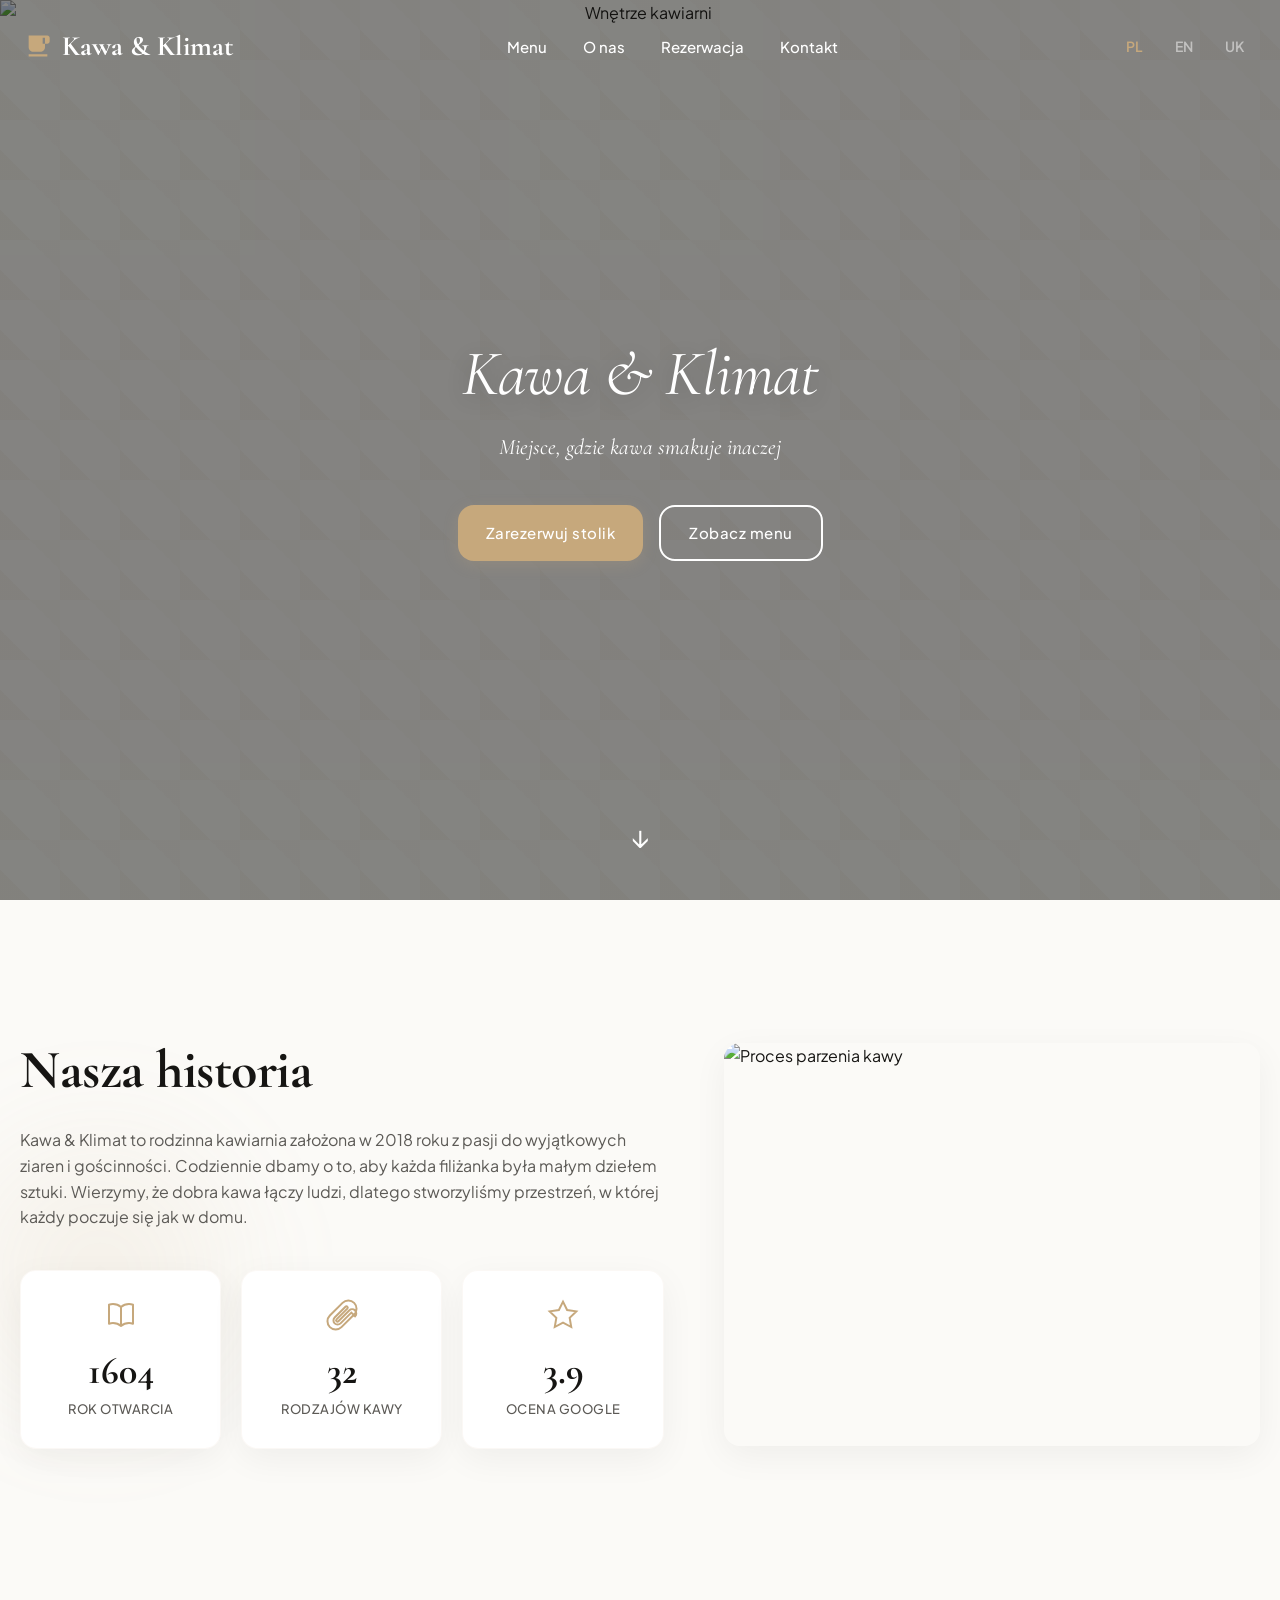
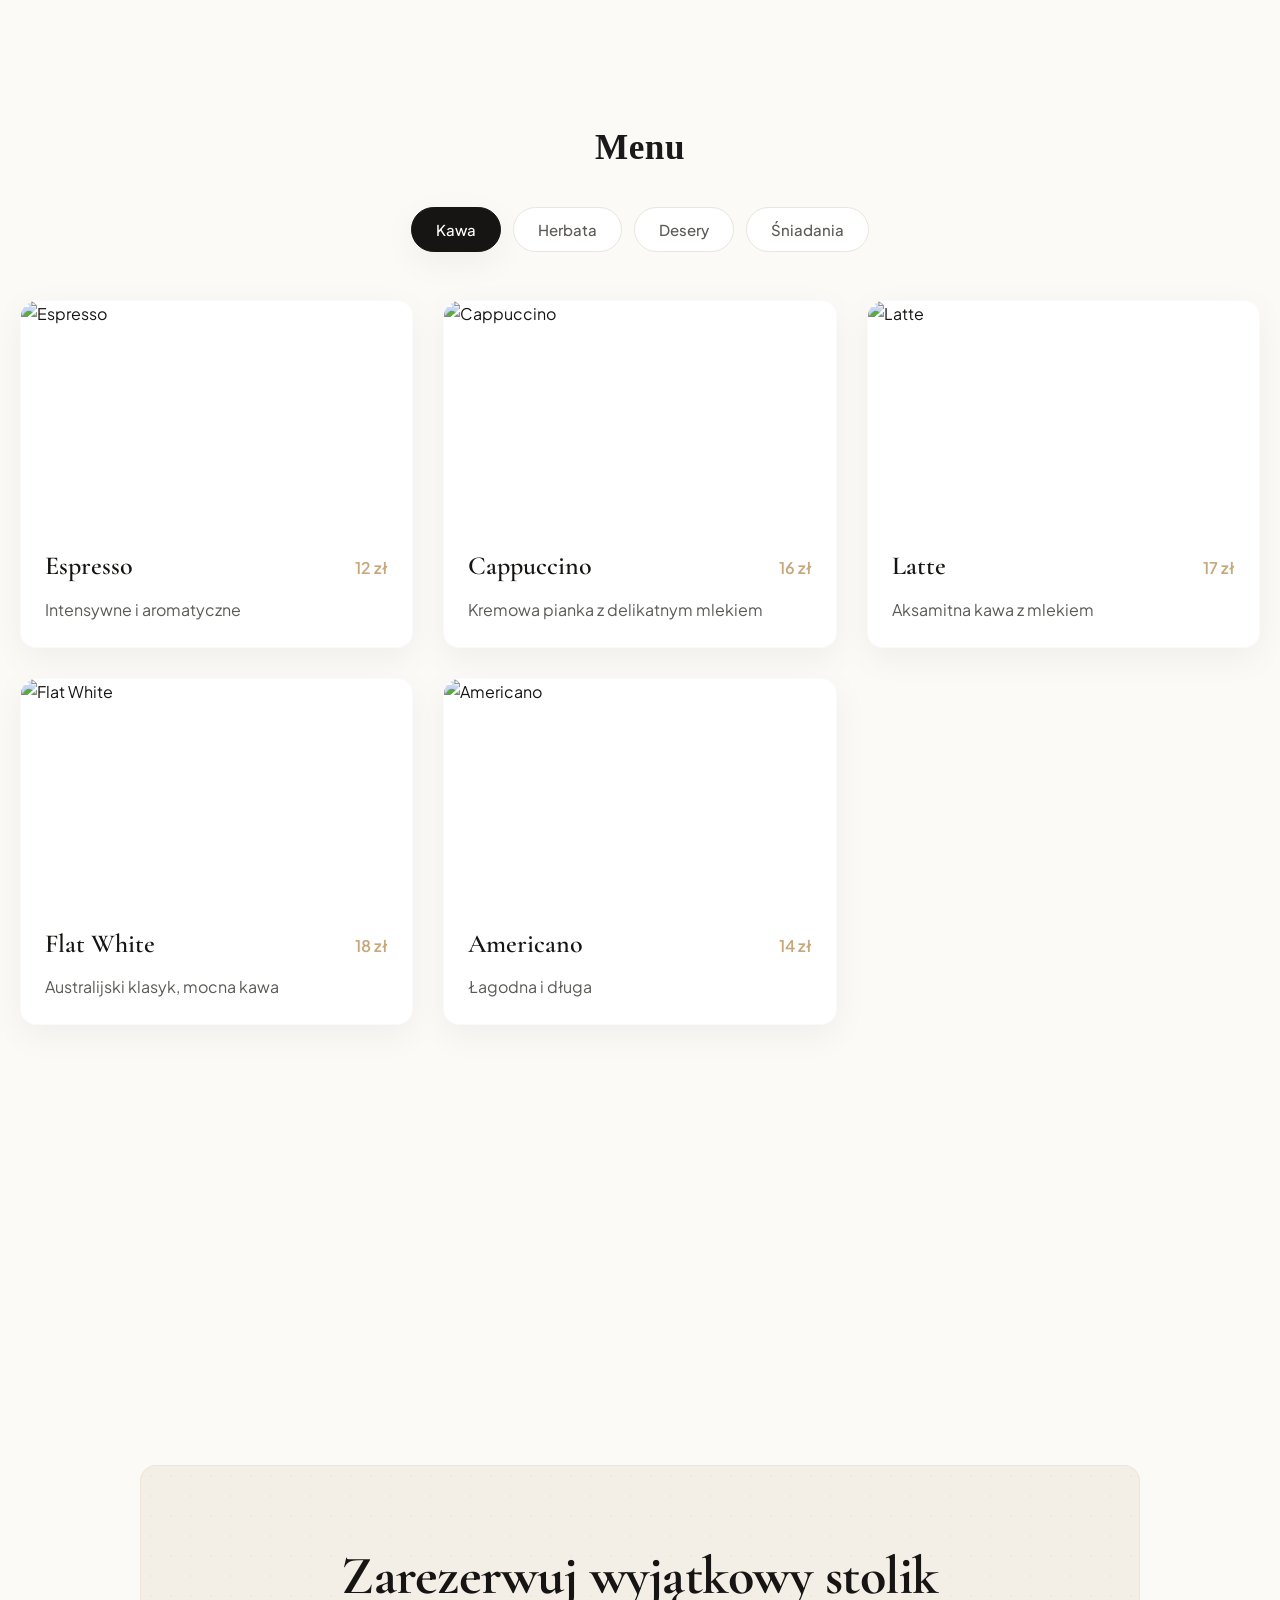
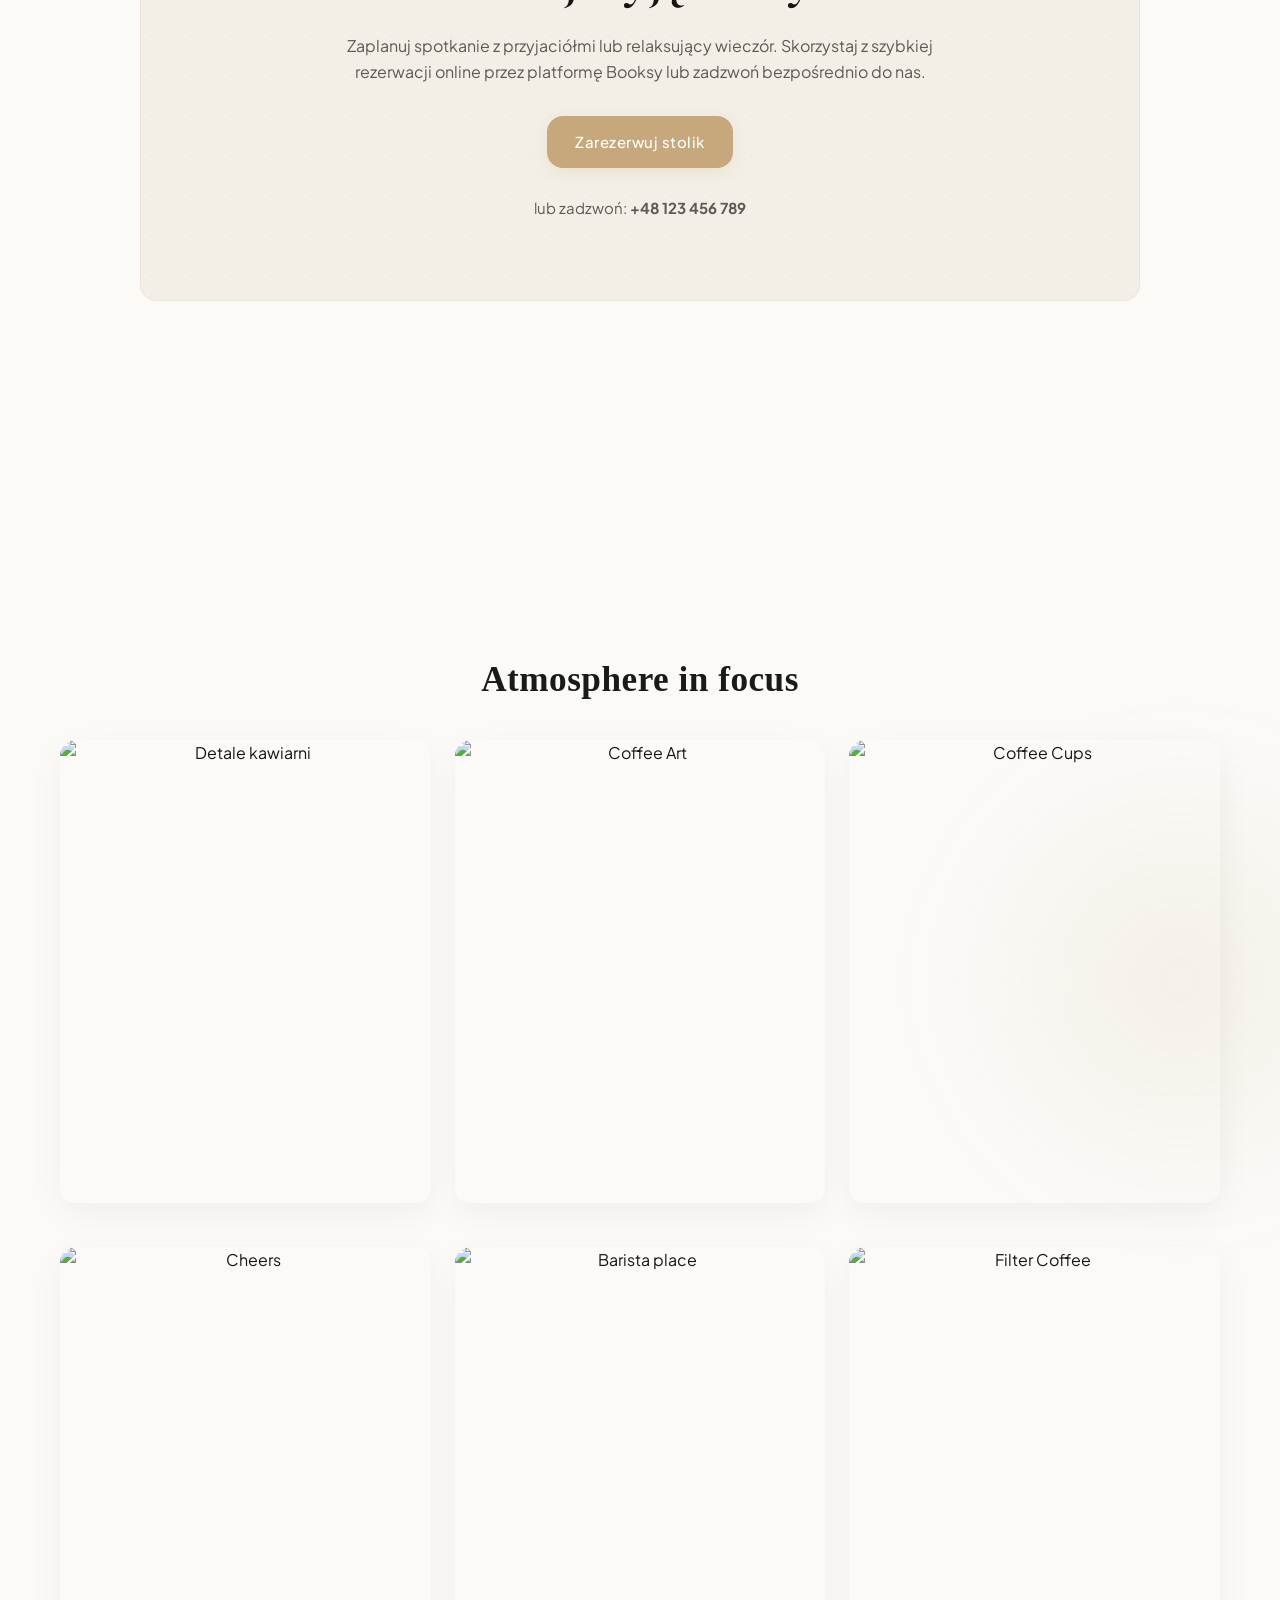
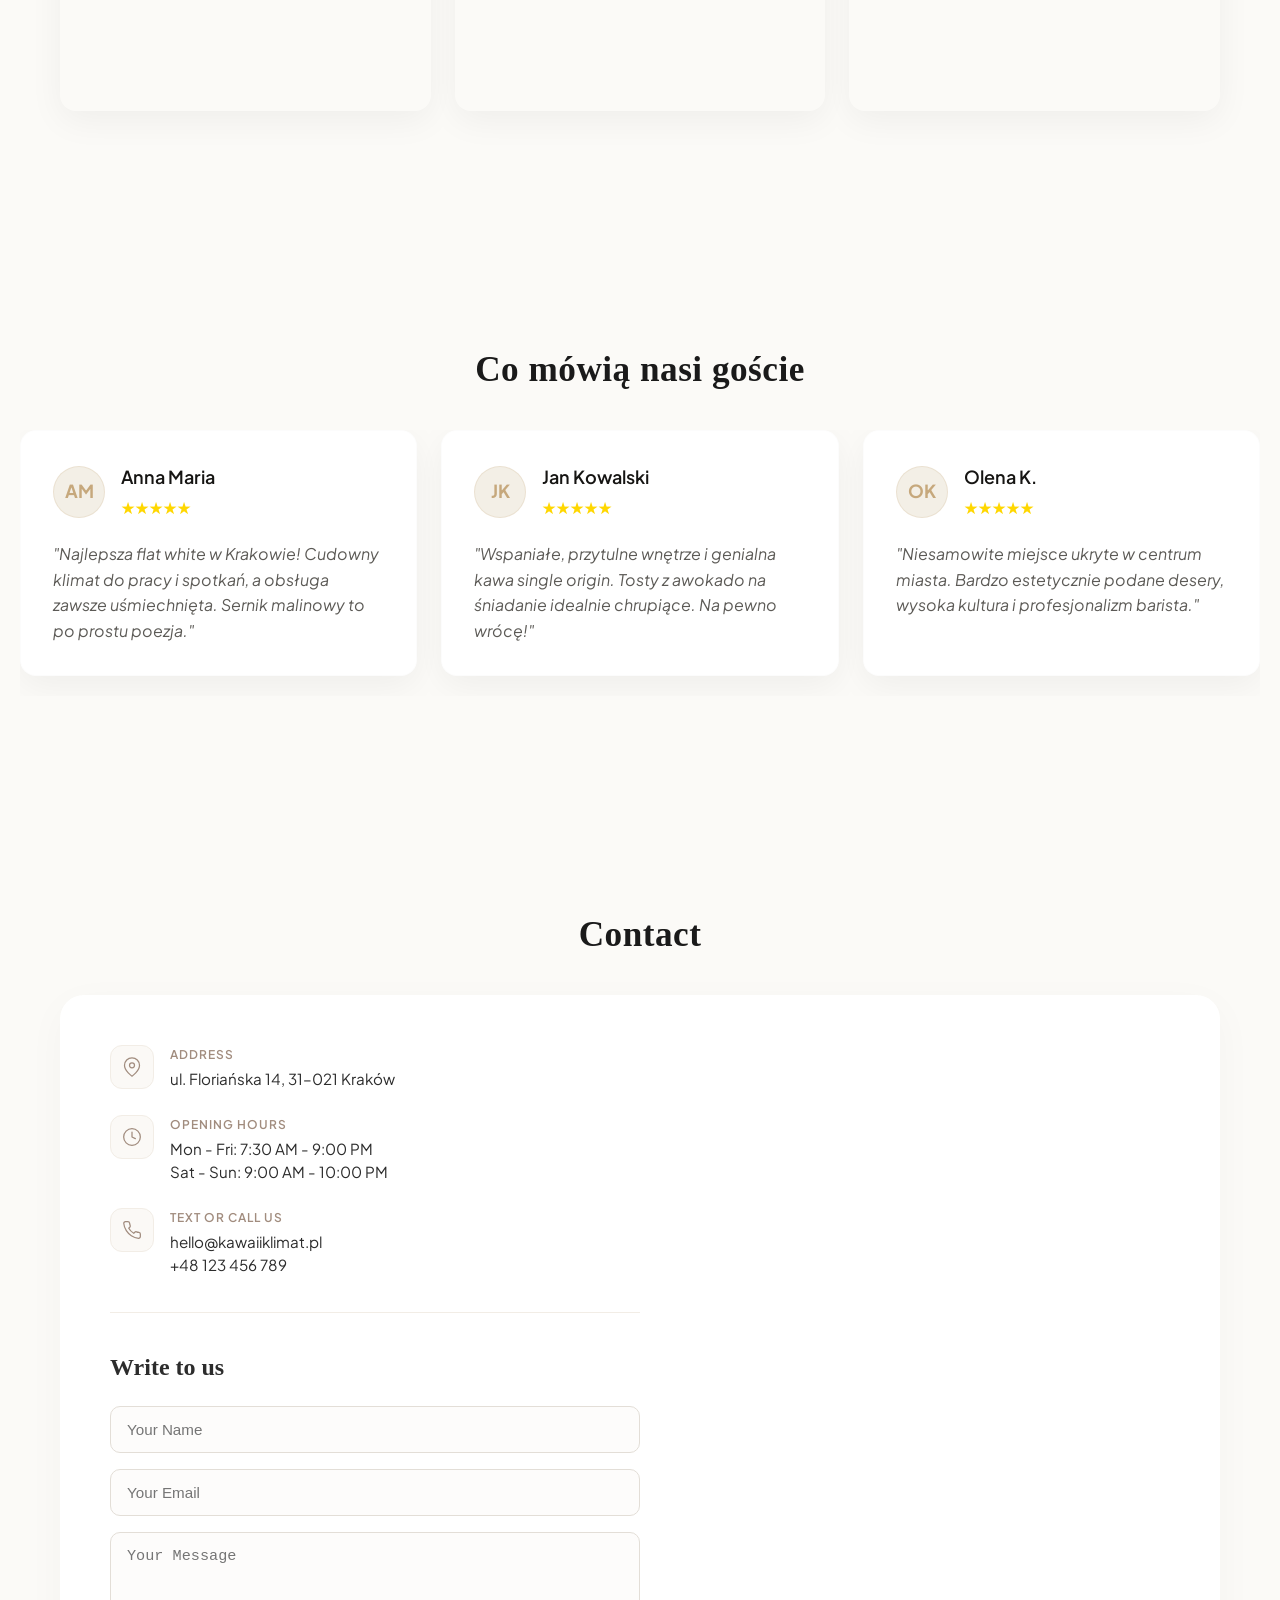
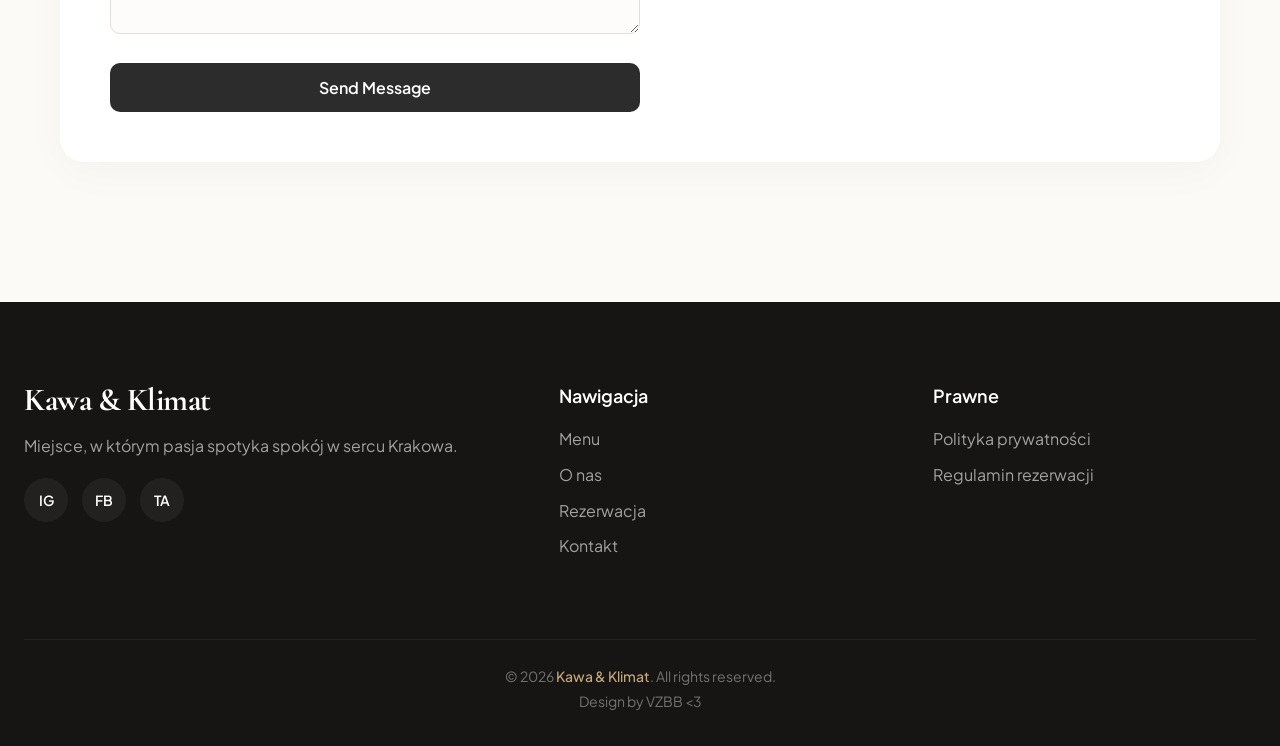
==== commit 147bb1d5: "Optimize image loading with quality parameters Updated image URLs to include quality and format para" ====
--- a/web_projects/kawa_and_klimat.html
+++ b/web_projects/kawa_and_klimat.html
@@ -7,7 +7,7 @@
     <meta name="description" content="Kawa & Klimat - Miejsce, gdzie kawa smakuje inaczej. Rodzinna kawiarnia w centrum Krakowa. Zarezerwuj stolik online.">
     <meta property="og:title" content="Kawa & Klimat">
     <meta property="og:description" content="Miejsce, gdzie kawa smakuje inaczej. Zapraszamy na ul. Floriańską 14, Kraków.">
-    <meta property="og:image" content="https://images.unsplash.com/photo-1600093463592-8e36ae95ef56?w=1200">
+    <meta property="og:image" content="https://images.unsplash.com/photo-1600093463592-8e36ae95ef56?w=1200&q=60&auto=format">
     <meta name="description" content="Szukasz pysznej kawy na Starym Mieście? Odwiedź Kawa & Klimat przy ul. Floriańskiej 14. Serwujemy świetną kawę, domowe desery i pyszne śniadania. Sprawdź menu!">
     <meta name="keywords" content="kawiarnia kraków, kawa stare miasto, kawiarnia floriańska, pyszna kawa kraków, śniadanie kraków centrum, desery">
 
@@ -19,6 +19,11 @@
     <link rel="icon" href="data:image/svg+xml,<svg xmlns='http://www.w3.org/2000/svg' viewBox='0 0 100 100'><text y='.9em' font-size='90'>☕</text></svg>">
     <link rel="preconnect" href="https://fonts.googleapis.com">
     <link rel="preconnect" href="https://fonts.gstatic.com" crossorigin>
+    <link rel="preconnect" href="https://images.unsplash.com" crossorigin>
+<link rel="preload" as="image" fetchpriority="high"
+      imagesrcset="https://images.unsplash.com/photo-1600093463592-8e36ae95ef56?w=800&q=60&auto=format&fit=crop 800w,
+                    https://images.unsplash.com/photo-1600093463592-8e36ae95ef56?w=1600&q=70&auto=format&fit=crop 1600w"
+      imagesizes="100vw">
     <link href="https://fonts.googleapis.com/css2?family=Cormorant+Garamond:ital,wght@0,600;0,700;1,400&family=Plus+Jakarta+Sans:wght@400;500;600&display=swap" rel="stylesheet">
 
     <style>
@@ -769,8 +774,13 @@
 </div>
 
 <header id="home" class="hero">
-    <img src="https://images.unsplash.com/photo-1600093463592-8e36ae95ef56?w=1600" alt="Wnętrze kawiarni" class="hero-img">
-    <div class="hero-overlay"></div>
+<img
+  src="https://images.unsplash.com/photo-1600093463592-8e36ae95ef56?w=1600&q=70&auto=format&fit=crop"
+  srcset="https://images.unsplash.com/photo-1600093463592-8e36ae95ef56?w=800&q=60&auto=format&fit=crop 800w,
+          https://images.unsplash.com/photo-1600093463592-8e36ae95ef56?w=1600&q=70&auto=format&fit=crop 1600w"
+  sizes="100vw"
+  alt="Wnętrze kawiarni" class="hero-img" fetchpriority="high" decoding="async">
+  <div class="hero-overlay"></div>
     <div class="hero-content">
         <h1 class="anim-on-load">Kawa & Klimat</h1>
         <p class="anim-on-load" data-i18n="hero_tagline">Miejsce, gdzie kawa smakuje inaczej</p>
@@ -808,7 +818,7 @@
                 </div>
             </div>
             <div>
-                <img src="https://images.unsplash.com/photo-1610889556528-9a770e32642f?w=800" alt="Proces parzenia kawy" class="about-img" loading="lazy">
+                <img src="https://images.unsplash.com/photo-1610889556528-9a770e32642f?w=800&q=60&auto=format" alt="Proces parzenia kawy" class="about-img" loading="lazy">
             </div>
         </div>
     </section>
@@ -825,21 +835,21 @@
 
         <div class="menu-grid active" id="tab-kawa">
             <div class="menu-card">
-                <img src="https://images.unsplash.com/photo-1510591509098-f4fdc6d0ff04?w=400" alt="Espresso" loading="lazy">
+                <img src="https://images.unsplash.com/photo-1510591509098-f4fdc6d0ff04?w=400&q=60&auto=format" alt="Espresso" loading="lazy">
                 <div class="menu-card-body">
                     <div class="menu-card-header"><h3>Espresso</h3><span class="menu-price">12 zł</span></div>
                     <p class="body-text" data-i18n="menu_espresso_desc">Intensywne i aromatyczne</p>
                 </div>
             </div>
             <div class="menu-card">
-                <img src="https://images.unsplash.com/photo-1572442388796-11668a67e53d?w=400" alt="Cappuccino" loading="lazy">
+                <img src="https://images.unsplash.com/photo-1572442388796-11668a67e53d?w=400&q=60&auto=format" alt="Cappuccino" loading="lazy">
                 <div class="menu-card-body">
                     <div class="menu-card-header"><h3>Cappuccino</h3><span class="menu-price">16 zł</span></div>
                     <p class="body-text" data-i18n="menu_cappuccino_desc">Kremowa pianka z delikatnym mlekiem</p>
                 </div>
             </div>
             <div class="menu-card">
-                <img src="https://images.unsplash.com/photo-1561882468-9110e03e0f78?w=400" alt="Latte" loading="lazy">
+                <img src="https://images.unsplash.com/photo-1561882468-9110e03e0f78?w=400&q=60&auto=format" alt="Latte" loading="lazy">
                 <div class="menu-card-body">
                     <div class="menu-card-header"><h3>Latte</h3><span class="menu-price">17 zł</span></div>
                     <p class="body-text" data-i18n="menu_latte_desc">Aksamitna kawa z mlekiem</p>
@@ -853,7 +863,7 @@
                 </div>
             </div>
             <div class="menu-card">
-                <img src="https://images.unsplash.com/photo-1534778101976-62847782c213?w=400" alt="Americano" loading="lazy">
+                <img src="https://images.unsplash.com/photo-1534778101976-62847782c213?w=400&q=60&auto=format" alt="Americano" loading="lazy">
                 <div class="menu-card-body">
                     <div class="menu-card-header"><h3>Americano</h3><span class="menu-price">14 zł</span></div>
                     <p class="body-text" data-i18n="menu_americano_desc">Łagodna i długa</p>
@@ -900,7 +910,7 @@
                 </div>
             </div>
             <div class="menu-card">
-                <img src="https://images.unsplash.com/photo-1578314675249-a6910f80cc4e?w=400" alt="Chai Latte" loading="lazy">
+                <img src="https://images.unsplash.com/photo-1578314675249-a6910f80cc4e?w=400&q=60&auto=format" alt="Chai Latte" loading="lazy">
                 <div class="menu-card-body">
                     <div class="menu-card-header"><h3>Chai Latte</h3><span class="menu-price">16 zł</span></div>
                     <p class="body-text" data-i18n="menu_chai_desc">Korzenna herbata z mlekiem</p>
@@ -910,21 +920,21 @@
 
         <div class="menu-grid" id="tab-desery">
             <div class="menu-card">
-                <img src="https://images.unsplash.com/photo-1533134242443-d4fd215305ad?w=400" alt="Sernik" loading="lazy">
+                <img src="https://images.unsplash.com/photo-1533134242443-d4fd215305ad?w=400&q=60&auto=format" alt="Sernik" loading="lazy">
                 <div class="menu-card-body">
                     <div class="menu-card-header"><h3 data-i18n="menu_cheesecake">Sernik</h3><span class="menu-price">18 zł</span></div>
                     <p class="body-text" data-i18n="menu_cheesecake_desc">Klasyczny, kremowy, z musem malinowym</p>
                 </div>
             </div>
             <div class="menu-card">
-                <img src="https://images.unsplash.com/photo-1606313564200-e75d5e30476c?w=400" alt="Brownie" loading="lazy">
+                <img src="https://images.unsplash.com/photo-1606313564200-e75d5e30476c?w=400&q=60&auto=format" alt="Brownie" loading="lazy">
                 <div class="menu-card-body">
                     <div class="menu-card-header"><h3>Brownie</h3><span class="menu-price">16 zł</span></div>
                     <p class="body-text" data-i18n="menu_brownie_desc">Mocno czekoladowe ciasto podawane na ciepło</p>
                 </div>
             </div>
             <div class="menu-card">
-                <img src="https://images.unsplash.com/photo-1555507036-ab1f4038808a?w=400" alt="Croissant" loading="lazy">
+                <img src="https://images.unsplash.com/photo-1555507036-ab1f4038808a?w=400&q=60&auto=format" alt="Croissant" loading="lazy">
                 <div class="menu-card-body">
                     <div class="menu-card-header"><h3>Croissant</h3><span class="menu-price">10 zł</span></div>
                     <p class="body-text" data-i18n="menu_croissant_desc">Maślany, chrupiący, prosto z pieca</p>
@@ -934,7 +944,7 @@
 
         <div class="menu-grid" id="tab-sniadania">
             <div class="menu-card">
-                <img src="https://images.unsplash.com/photo-1525351484163-7529414344d8?w=400" alt="Tosty z awokado" loading="lazy">
+                <img src="https://images.unsplash.com/photo-1525351484163-7529414344d8?w=400&q=60&auto=format" alt="Tosty z awokado" loading="lazy">
                 <div class="menu-card-body">
                     <div class="menu-card-header"><h3 data-i18n="menu_avocado">Tosty z awokado</h3><span class="menu-price">26 zł</span></div>
                     <p class="body-text" data-i18n="menu_avocado_desc">Chleb rzemieślniczy, jajko pošowane, awokado</p>
@@ -948,7 +958,7 @@
                 </div>
             </div>
             <div class="menu-card">
-                <img src="https://images.unsplash.com/photo-1533089860892-a7c6f0a88666?w=400" alt="Jajecznica" loading="lazy">
+                <img src="https://images.unsplash.com/photo-1533089860892-a7c6f0a88666?w=400&q=60&auto=format" alt="Jajecznica" loading="lazy">
                 <div class="menu-card-body">
                     <div class="menu-card-header"><h3 data-i18n="menu_eggs">Jajecznica</h3><span class="menu-price">22 zł</span></div>
                     <p class="body-text" data-i18n="menu_eggs_desc">Z 3 jajek wiejskich, masło, szczypiorek, pieczywo</p>
@@ -970,12 +980,12 @@
         <h2 class="section-title">Atmosphere in focus</h2>
 
         <div class="gallery-grid">
-            <div class="gallery-item"><img src="https://images.unsplash.com/photo-1501339847302-ac426a4a7cbb?w=600" alt="Detale kawiarni"></div>
-            <div class="gallery-item"><img src="https://images.unsplash.com/photo-1495474472287-4d71bcdd2085?w=600" alt="Coffee Art"></div>
-            <div class="gallery-item"><img src="https://images.unsplash.com/photo-1554118811-1e0d58224f24?w=600" alt="Coffee Cups"></div>
-            <div class="gallery-item"><img src="https://images.unsplash.com/photo-1511920170033-f8396924c348?w=600" alt="Cheers"></div>
-            <div class="gallery-item"><img src="https://images.unsplash.com/photo-1514432324607-a09d9b4aefdd?w=600" alt="Barista place"></div>
-            <div class="gallery-item"><img src="https://images.unsplash.com/photo-1498804103079-a6351b050096?w=600" alt="Filter Coffee"></div>
+            <div class="gallery-item"><img src="https://images.unsplash.com/photo-1501339847302-ac426a4a7cbb?w=600&q=60&auto=format" alt="Detale kawiarni" loading="lazy"></div>
+            <div class="gallery-item"><img src="https://images.unsplash.com/photo-1495474472287-4d71bcdd2085?w=600&q=60&auto=format" alt="Coffee Art" loading="lazy"></div>
+            <div class="gallery-item"><img src="https://images.unsplash.com/photo-1554118811-1e0d58224f24?w=600&q=60&auto=format" alt="Coffee Cups" loading="lazy"></div>
+            <div class="gallery-item"><img src="https://images.unsplash.com/photo-1511920170033-f8396924c348?w=600&q=60&auto=format" alt="Cheers" loading="lazy"></div>
+            <div class="gallery-item"><img src="https://images.unsplash.com/photo-1514432324607-a09d9b4aefdd?w=600&q=60&auto=format" alt="Barista place" loading="lazy"></div>
+            <div class="gallery-item"><img src="https://images.unsplash.com/photo-1498804103079-a6351b050096?w=600&q=60&auto=format" alt="Filter Coffee" loading="lazy"></div>
         </div>
     </section>
 
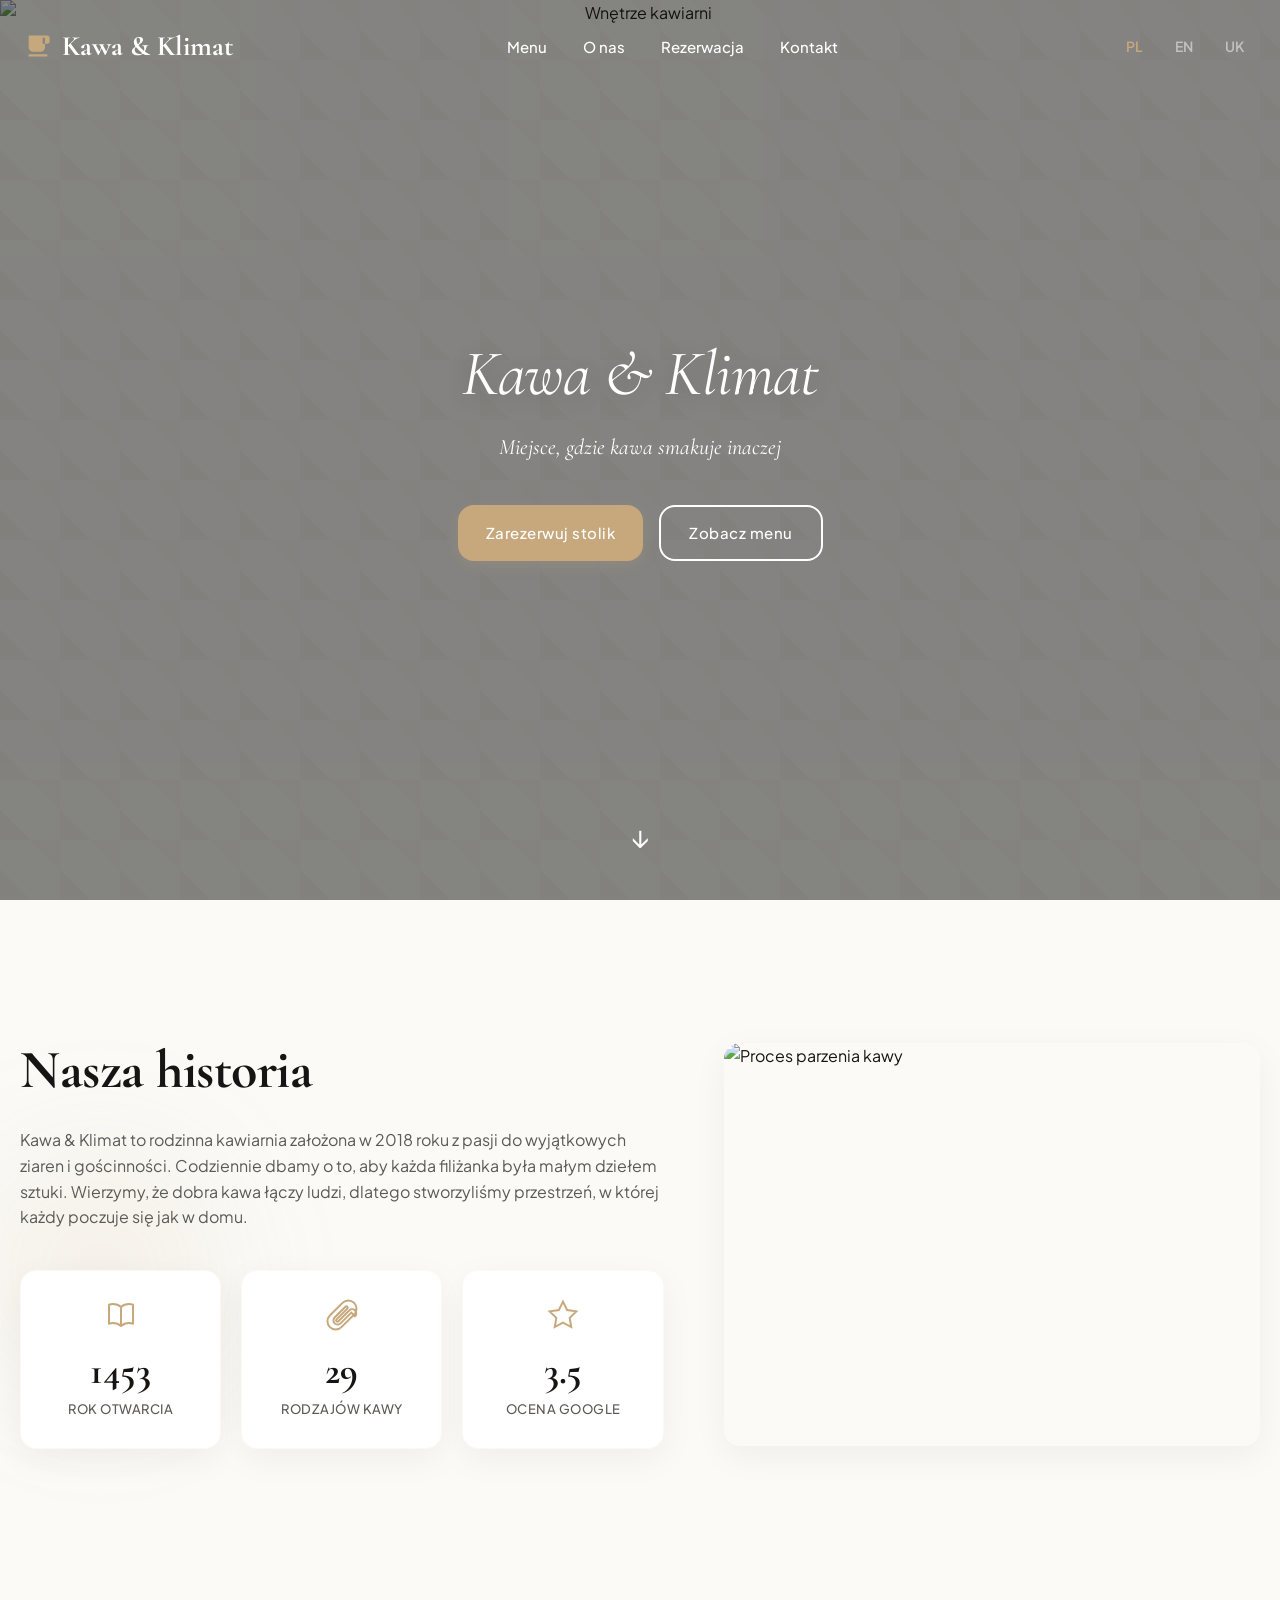
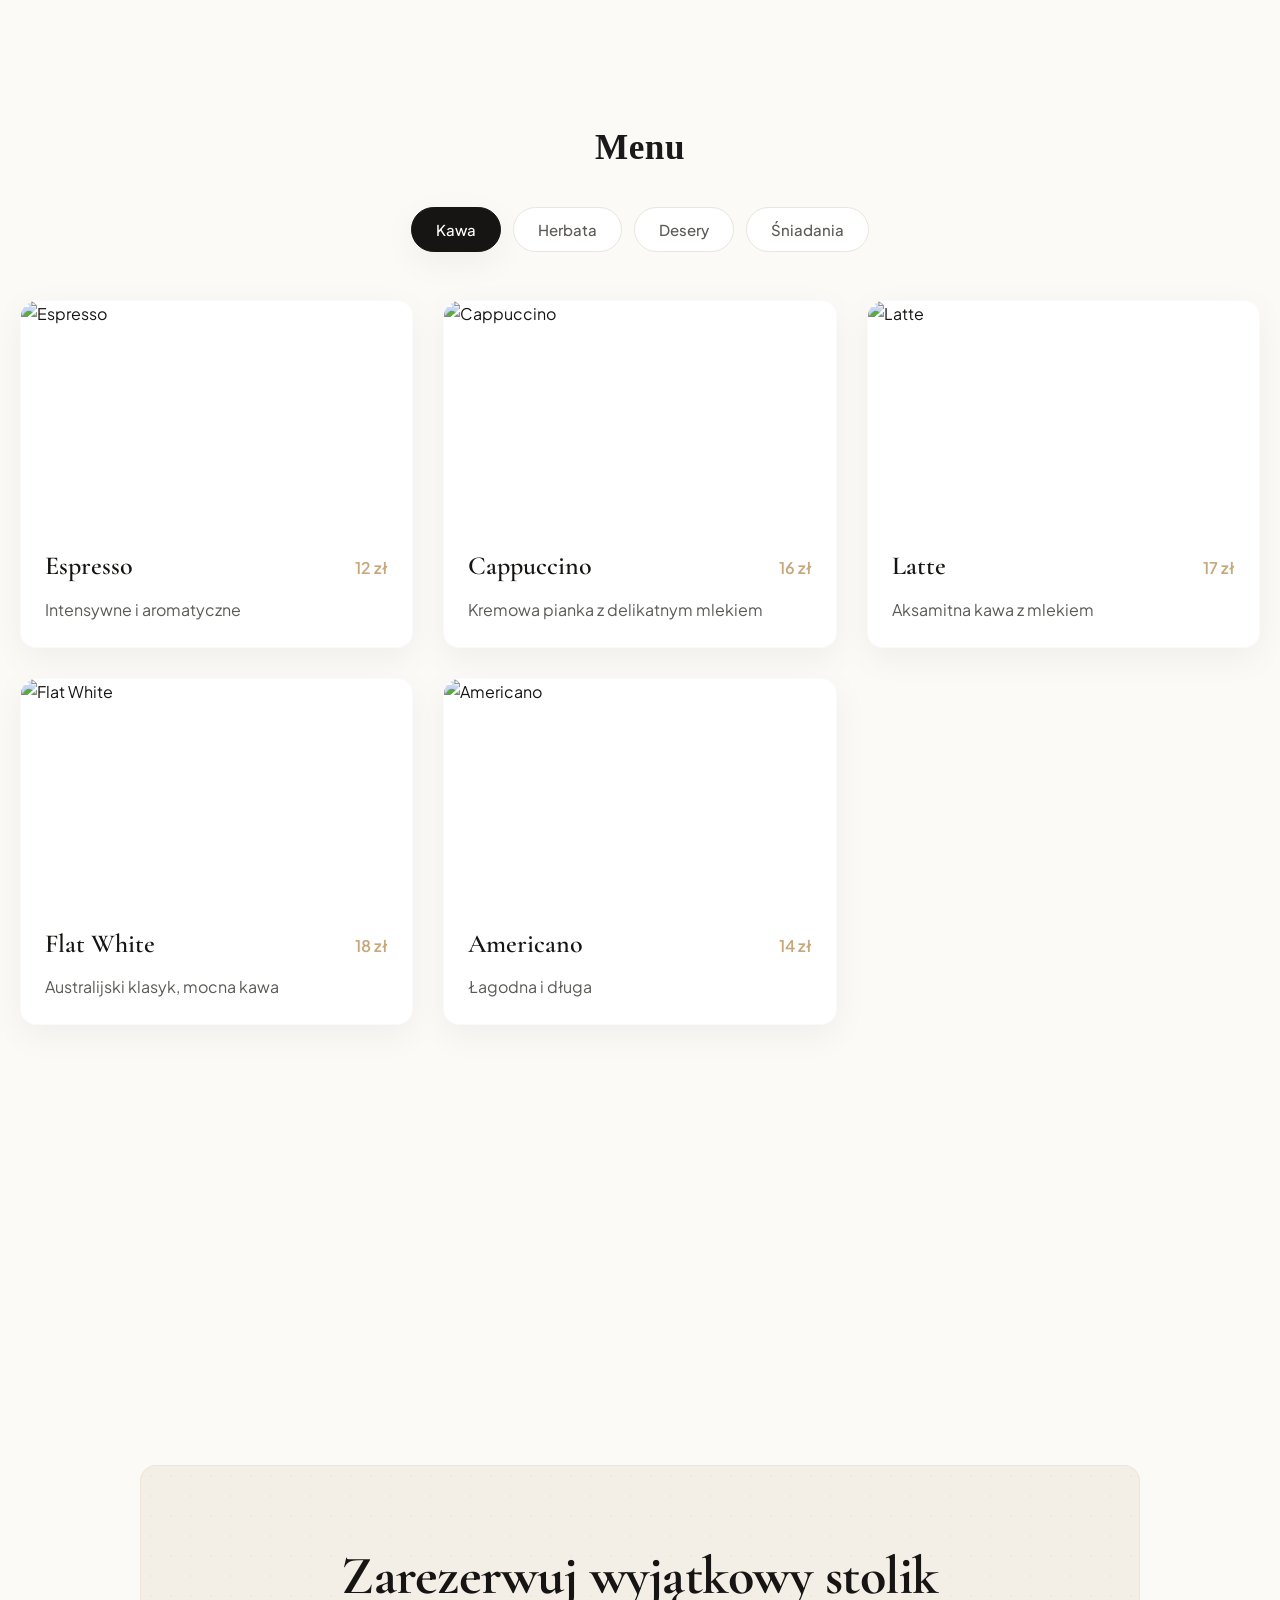
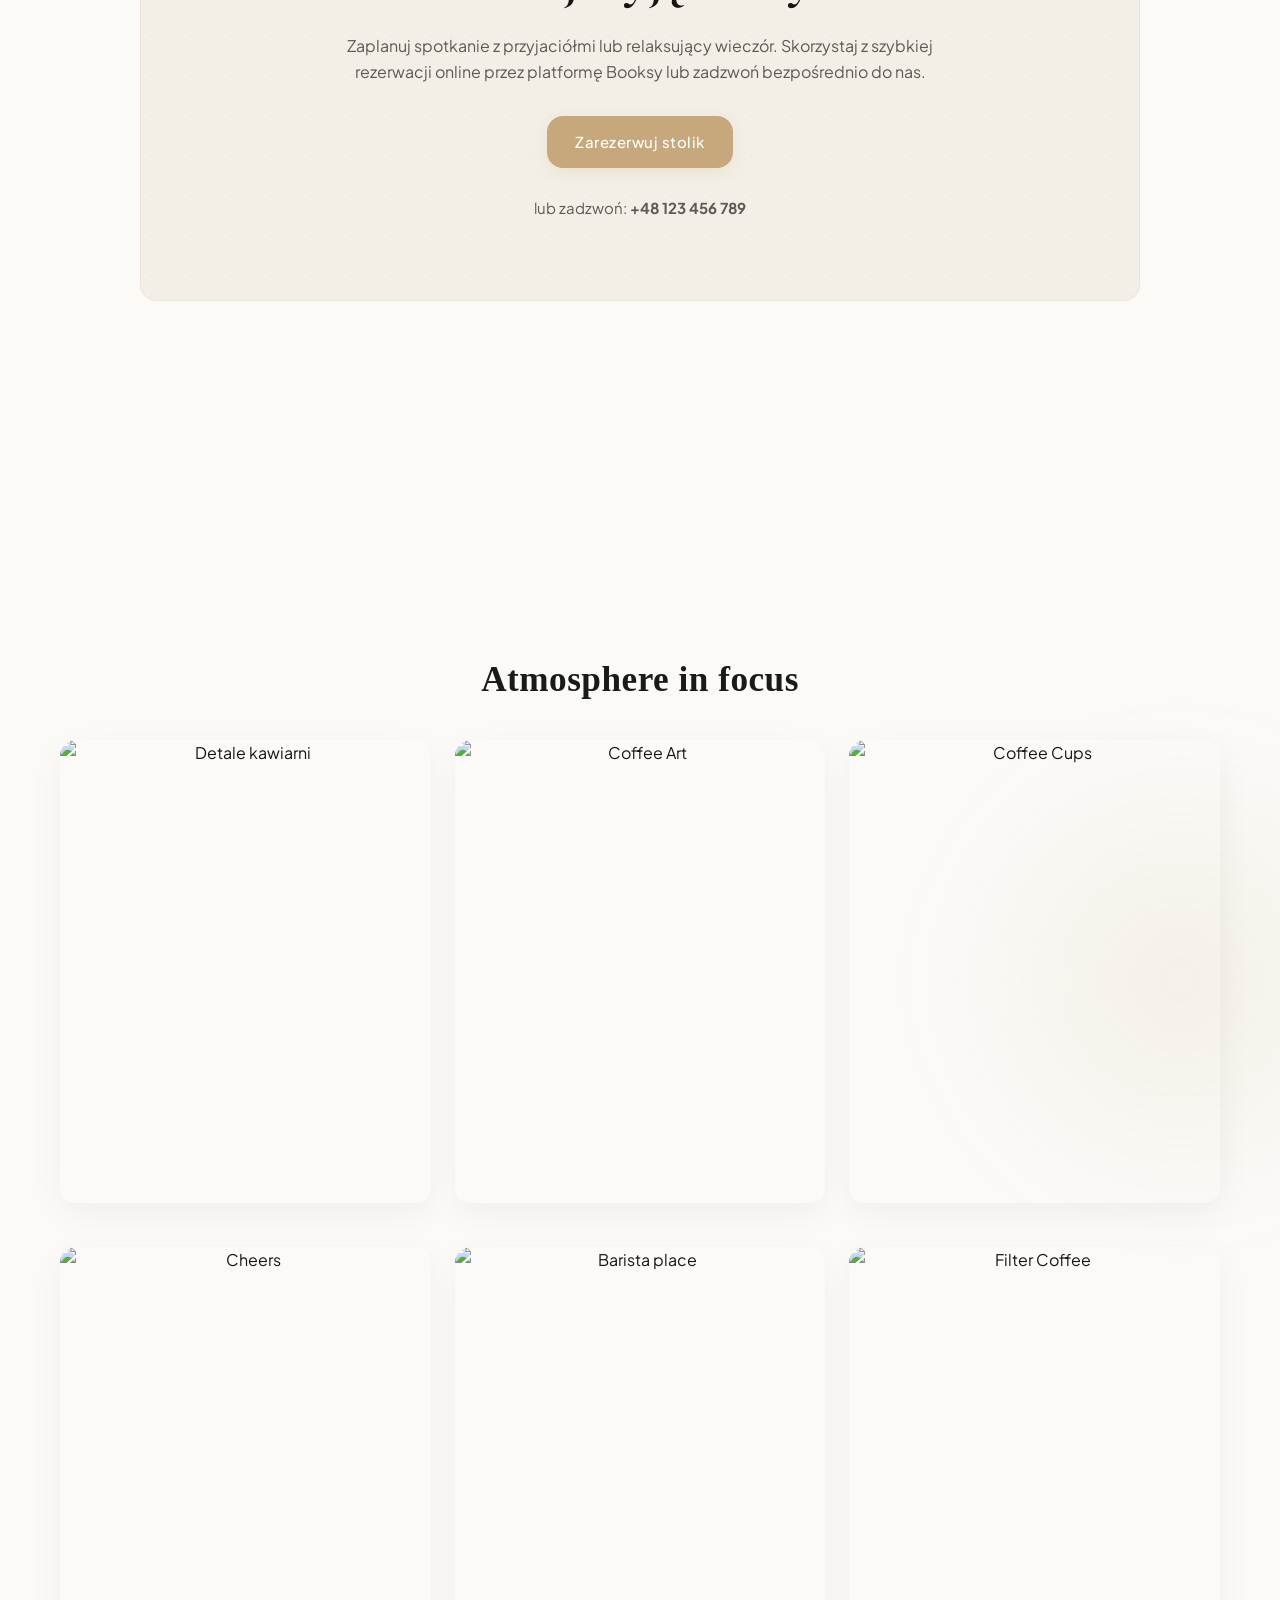
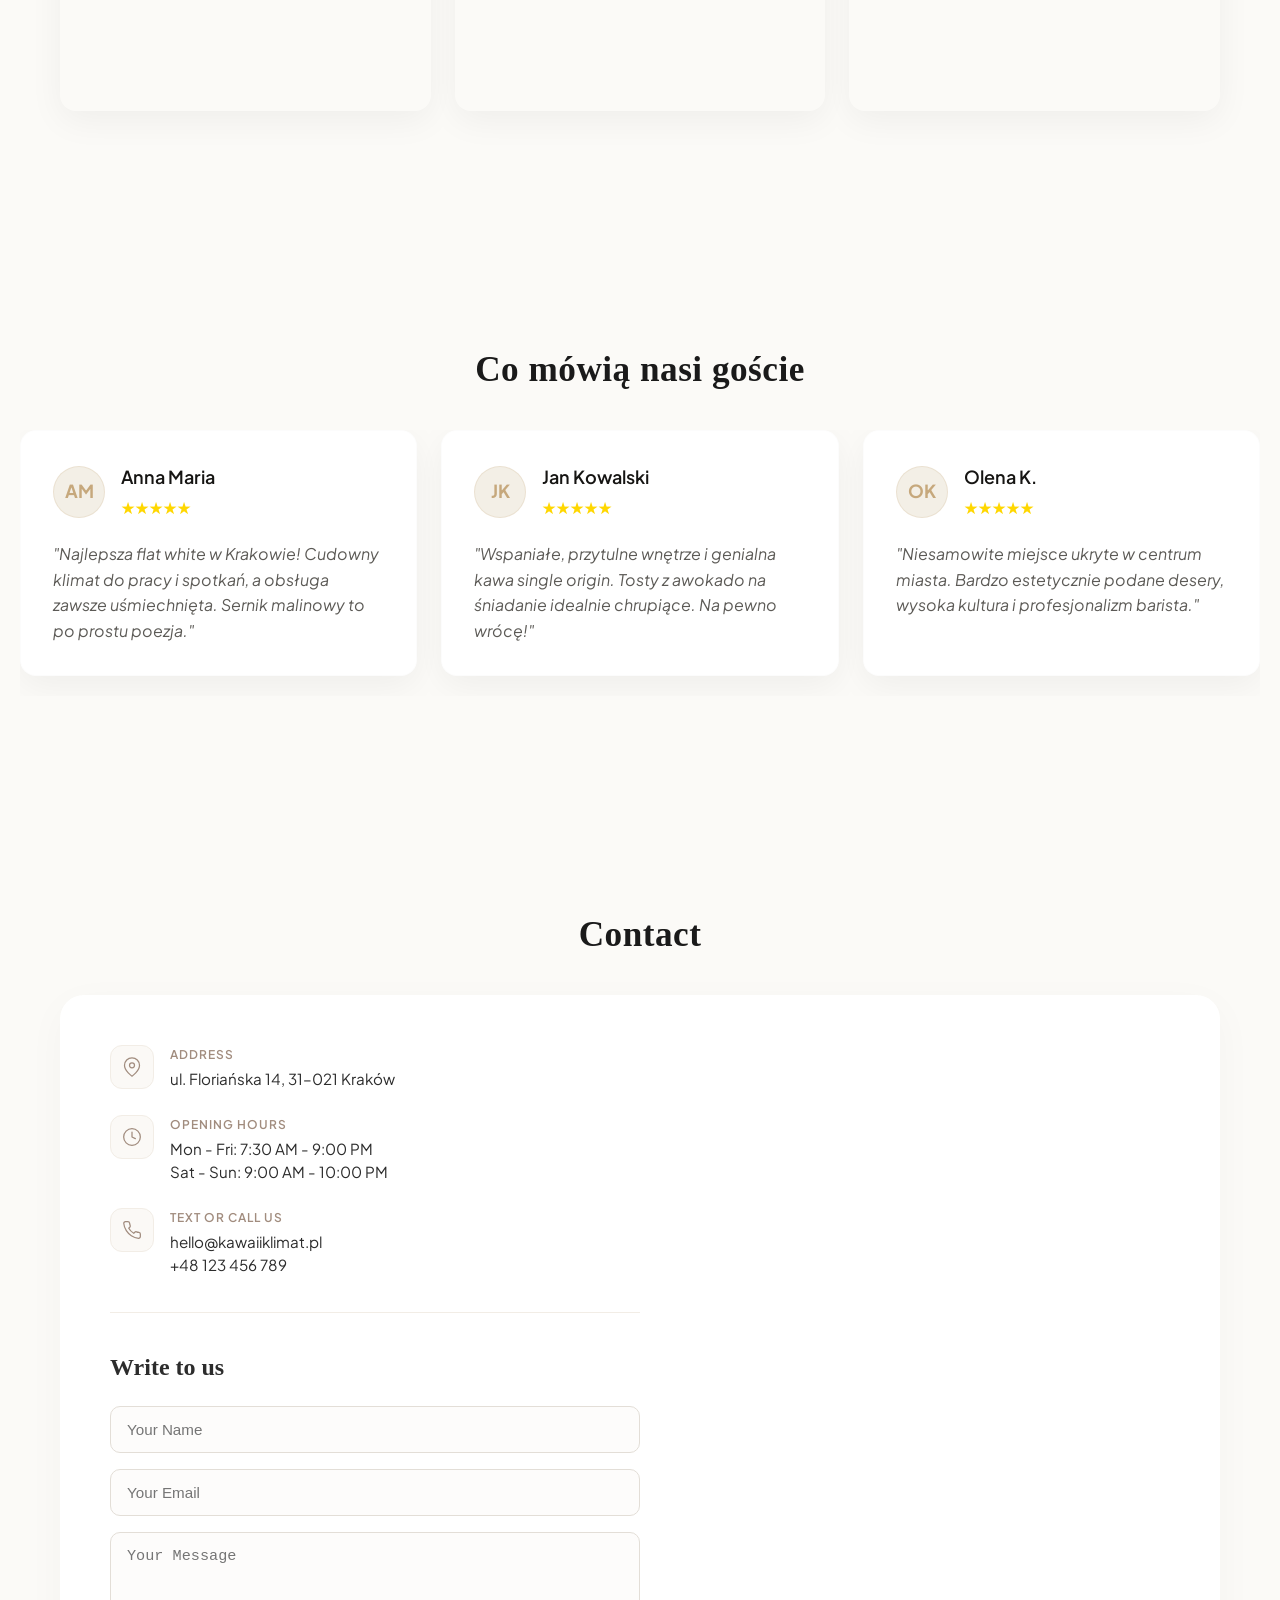
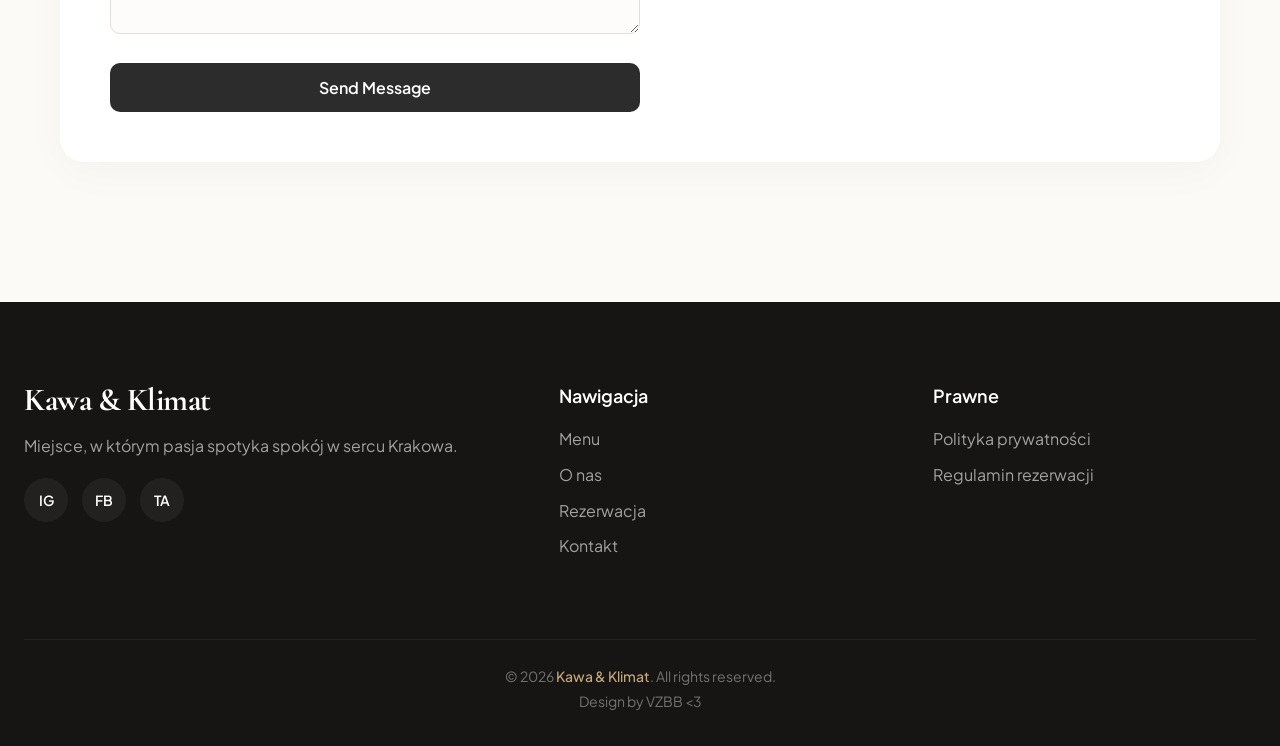
==== commit cb6dd5f2: "Update kawa_and_klimat.html" ====
--- a/web_projects/kawa_and_klimat.html
+++ b/web_projects/kawa_and_klimat.html
@@ -1349,7 +1349,7 @@
     const lightboxImg = document.getElementById('lightbox-img');
     let currentImgIdx = 0;
 
-    const imgSources = Array.from(galleryItems).map(img => img.src.replace('?w=600', '?w=1200'));
+    const imgSources = Array.from(galleryItems).map(img => img.src.replace('?w=600&q=60&auto=format', '?w=1200&q=60&auto=format'));
 
     galleryItems.forEach((img, idx) => {
         img.parentNode.addEventListener('click', () => {
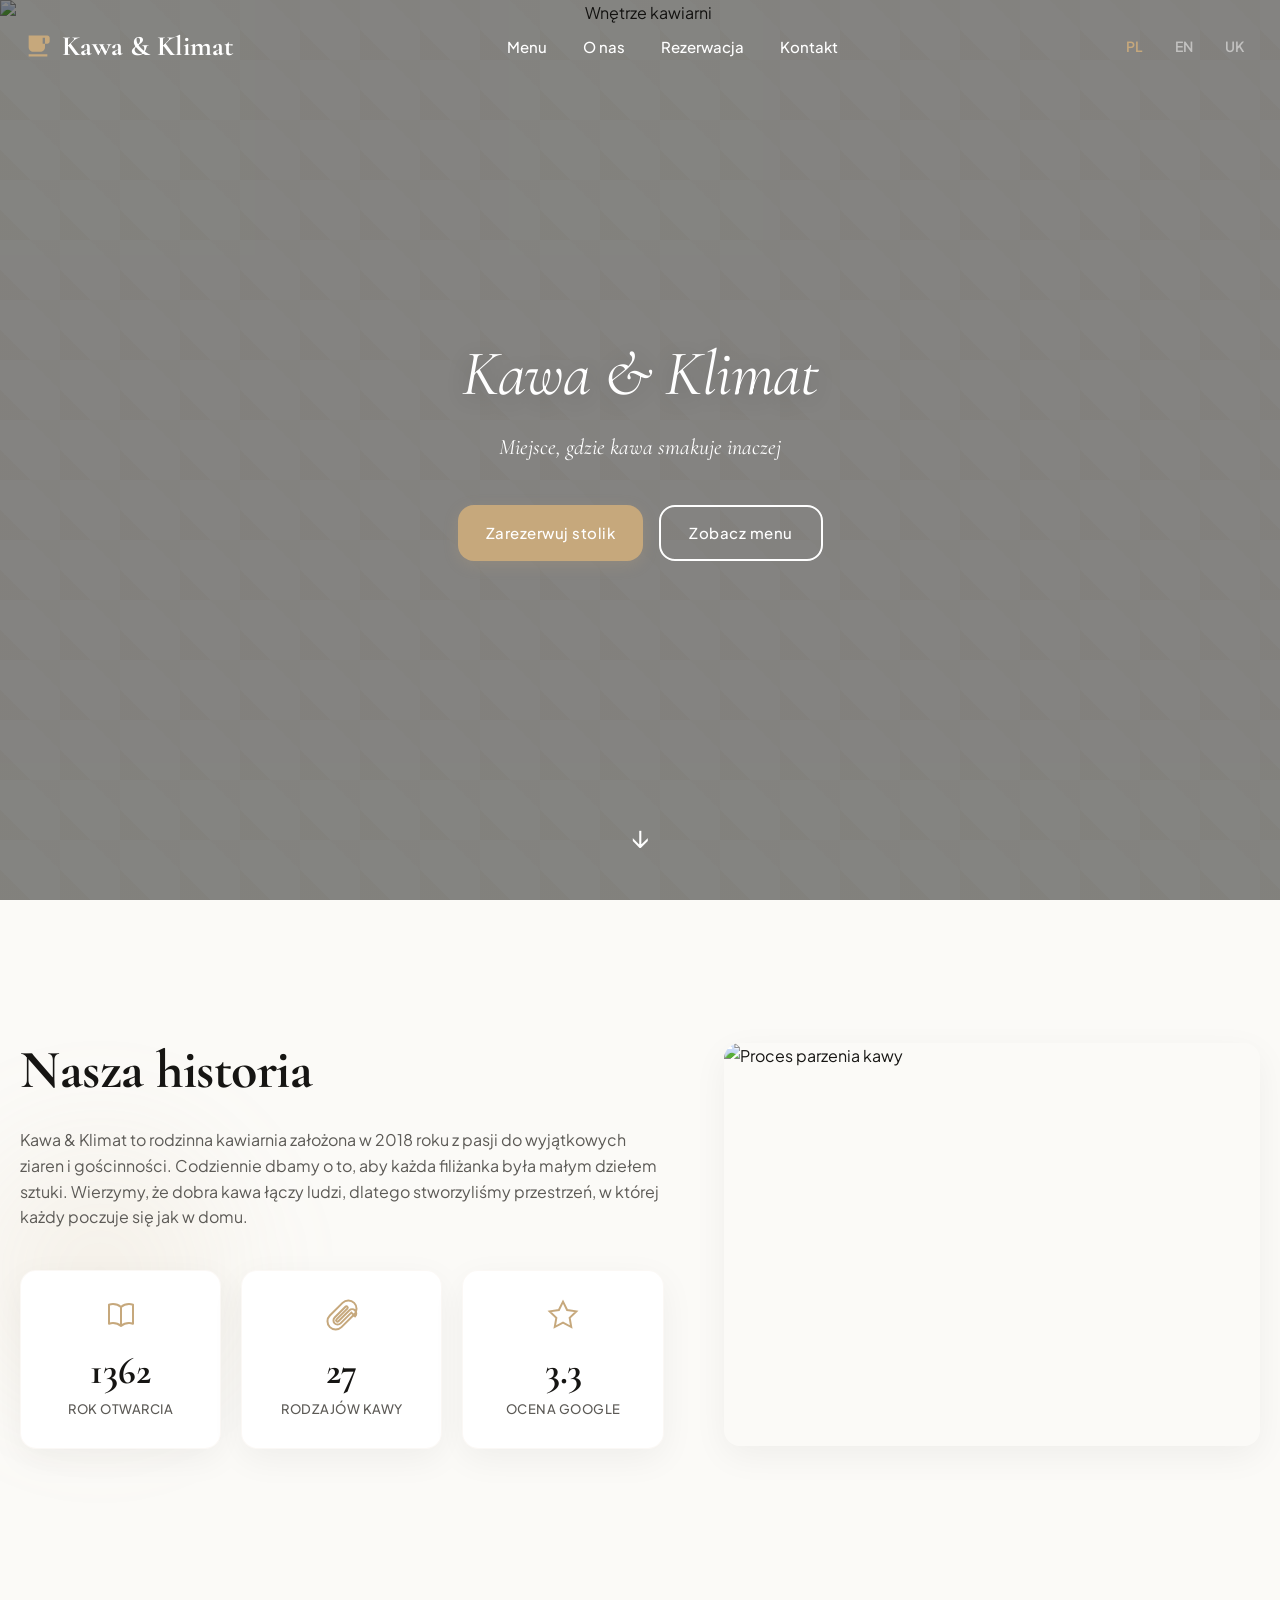
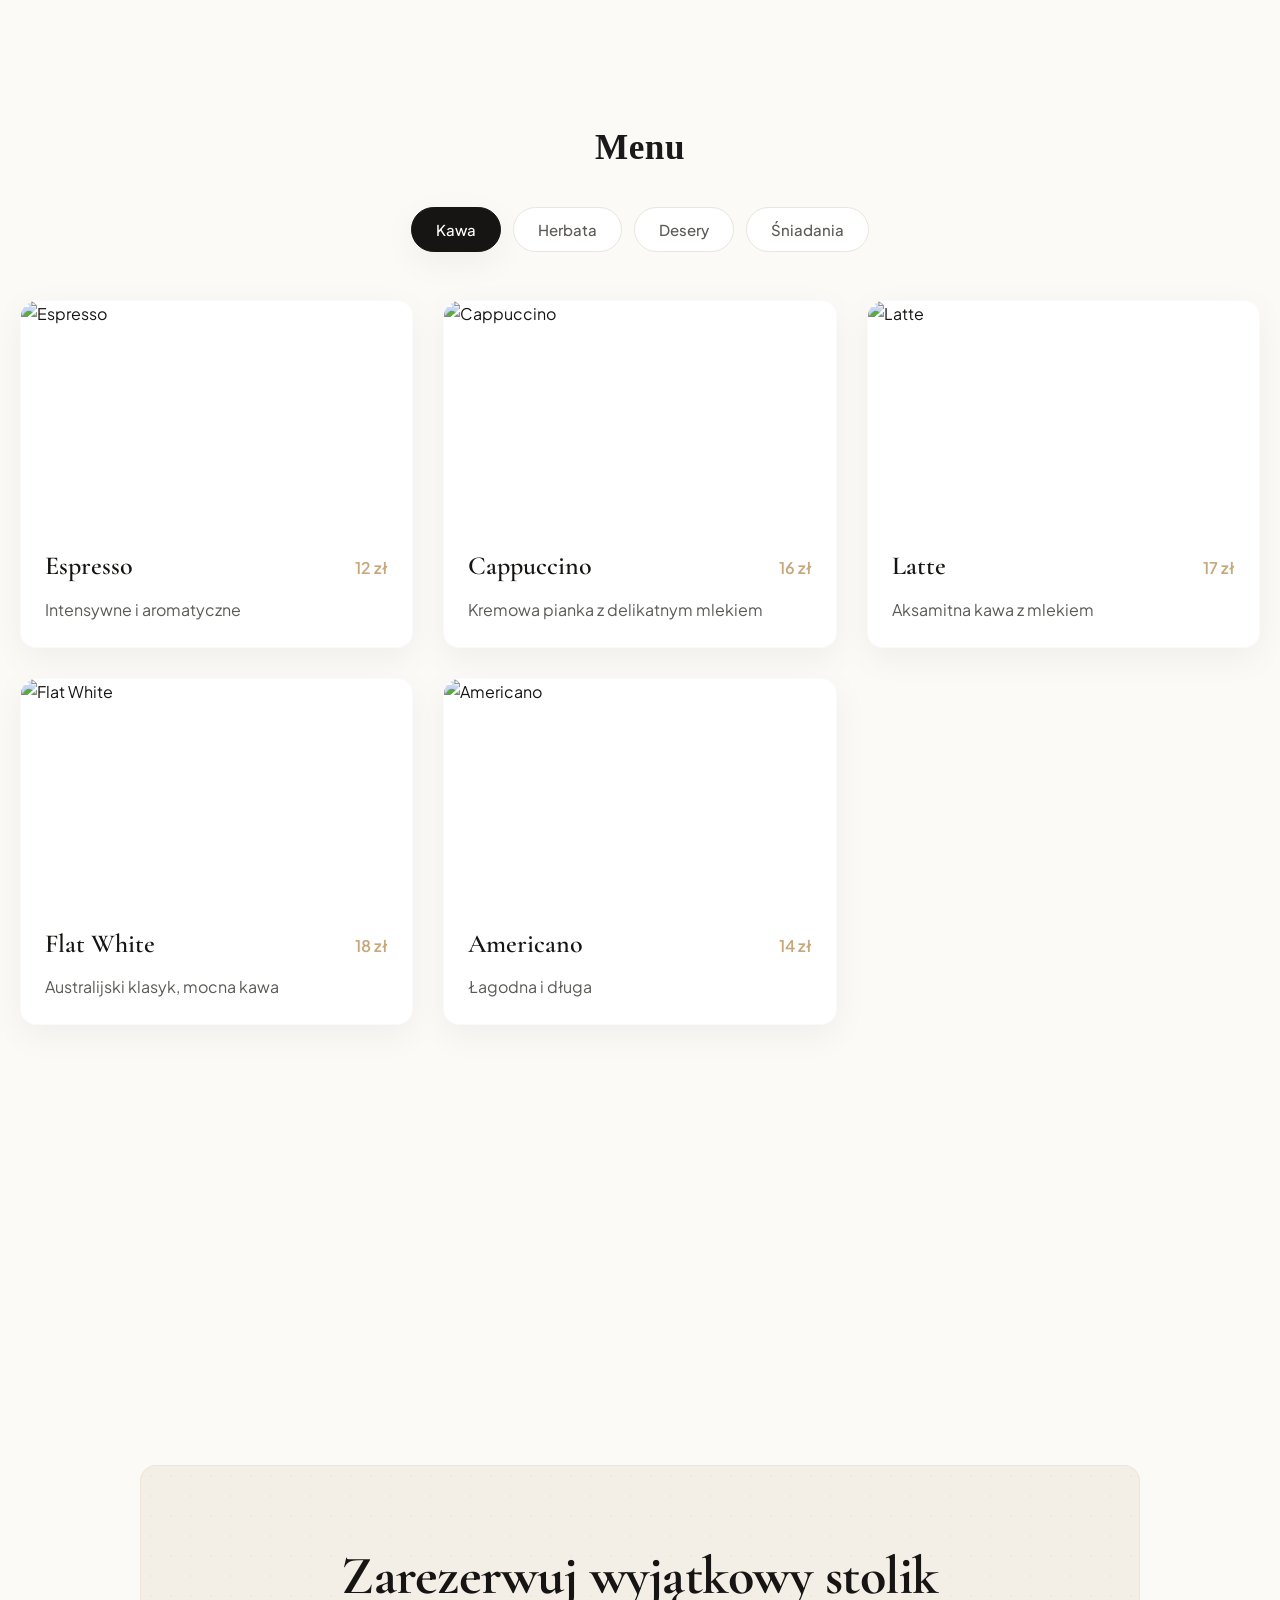
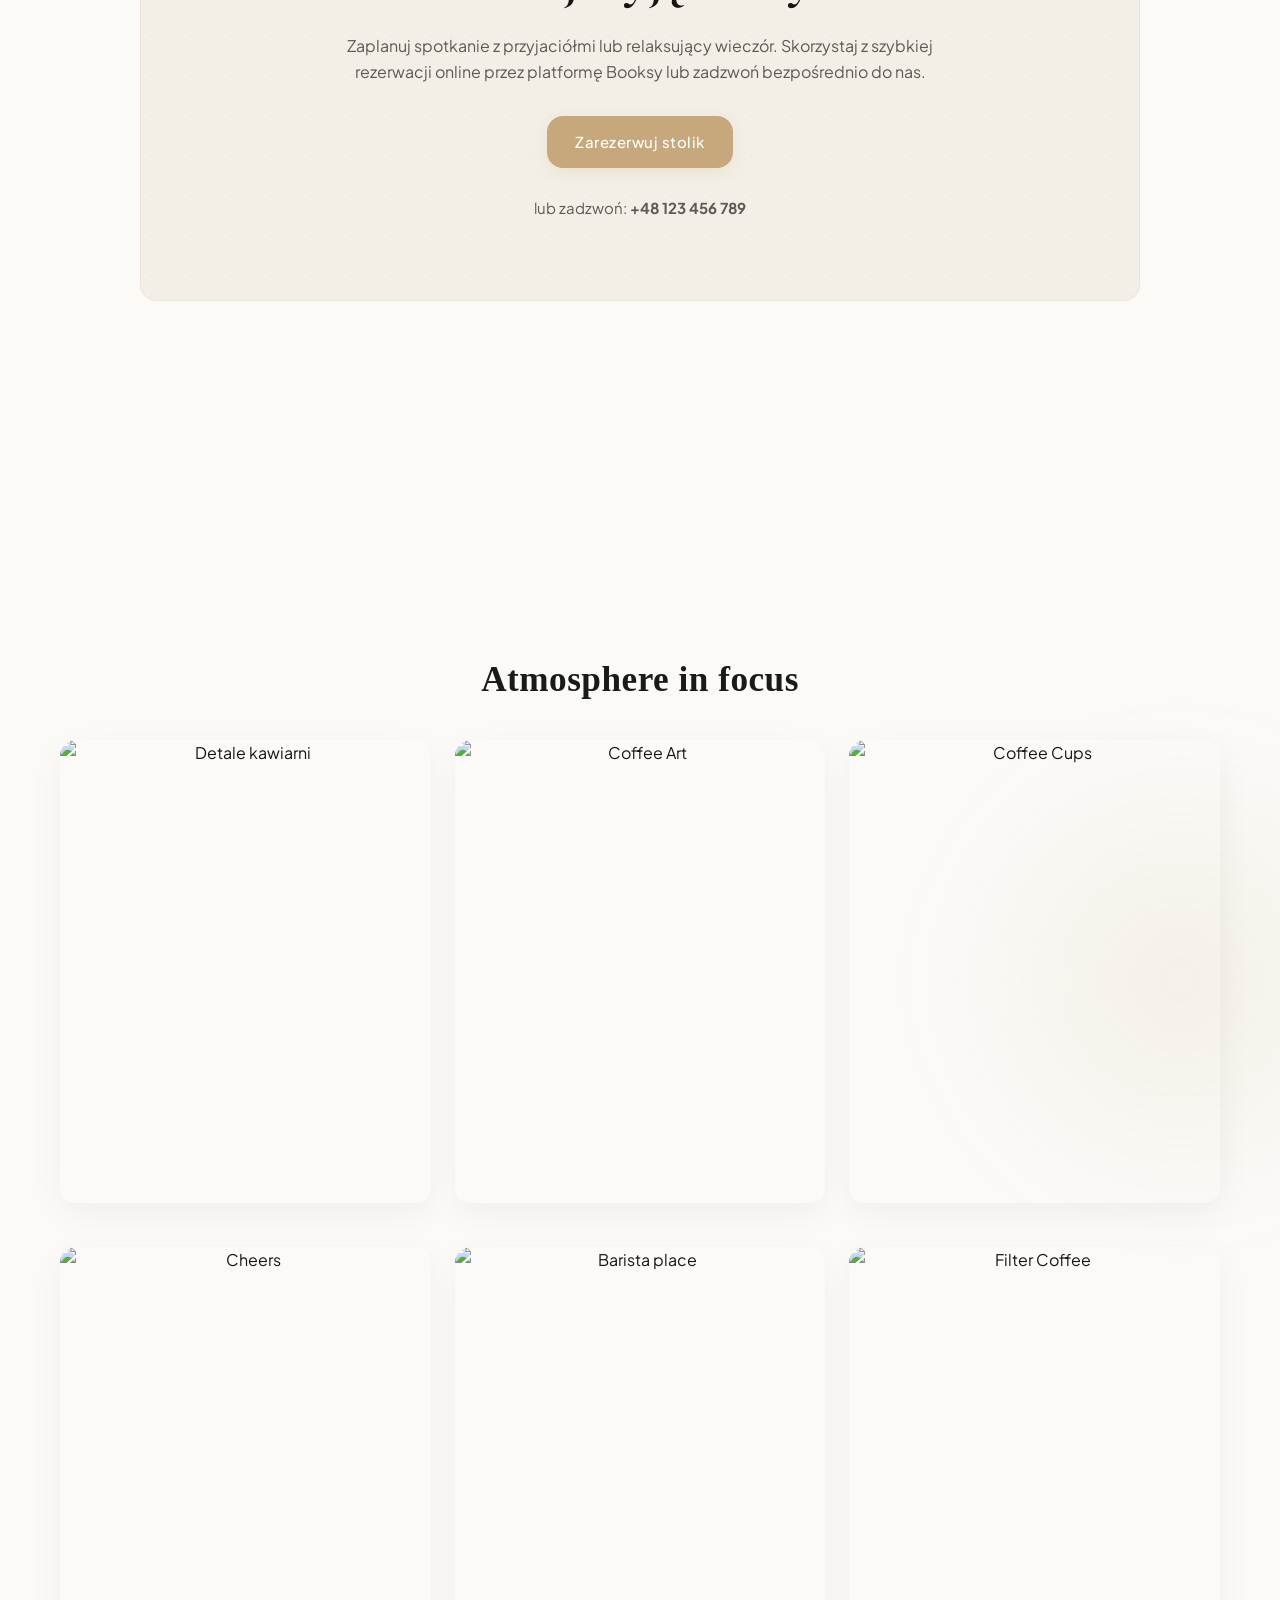
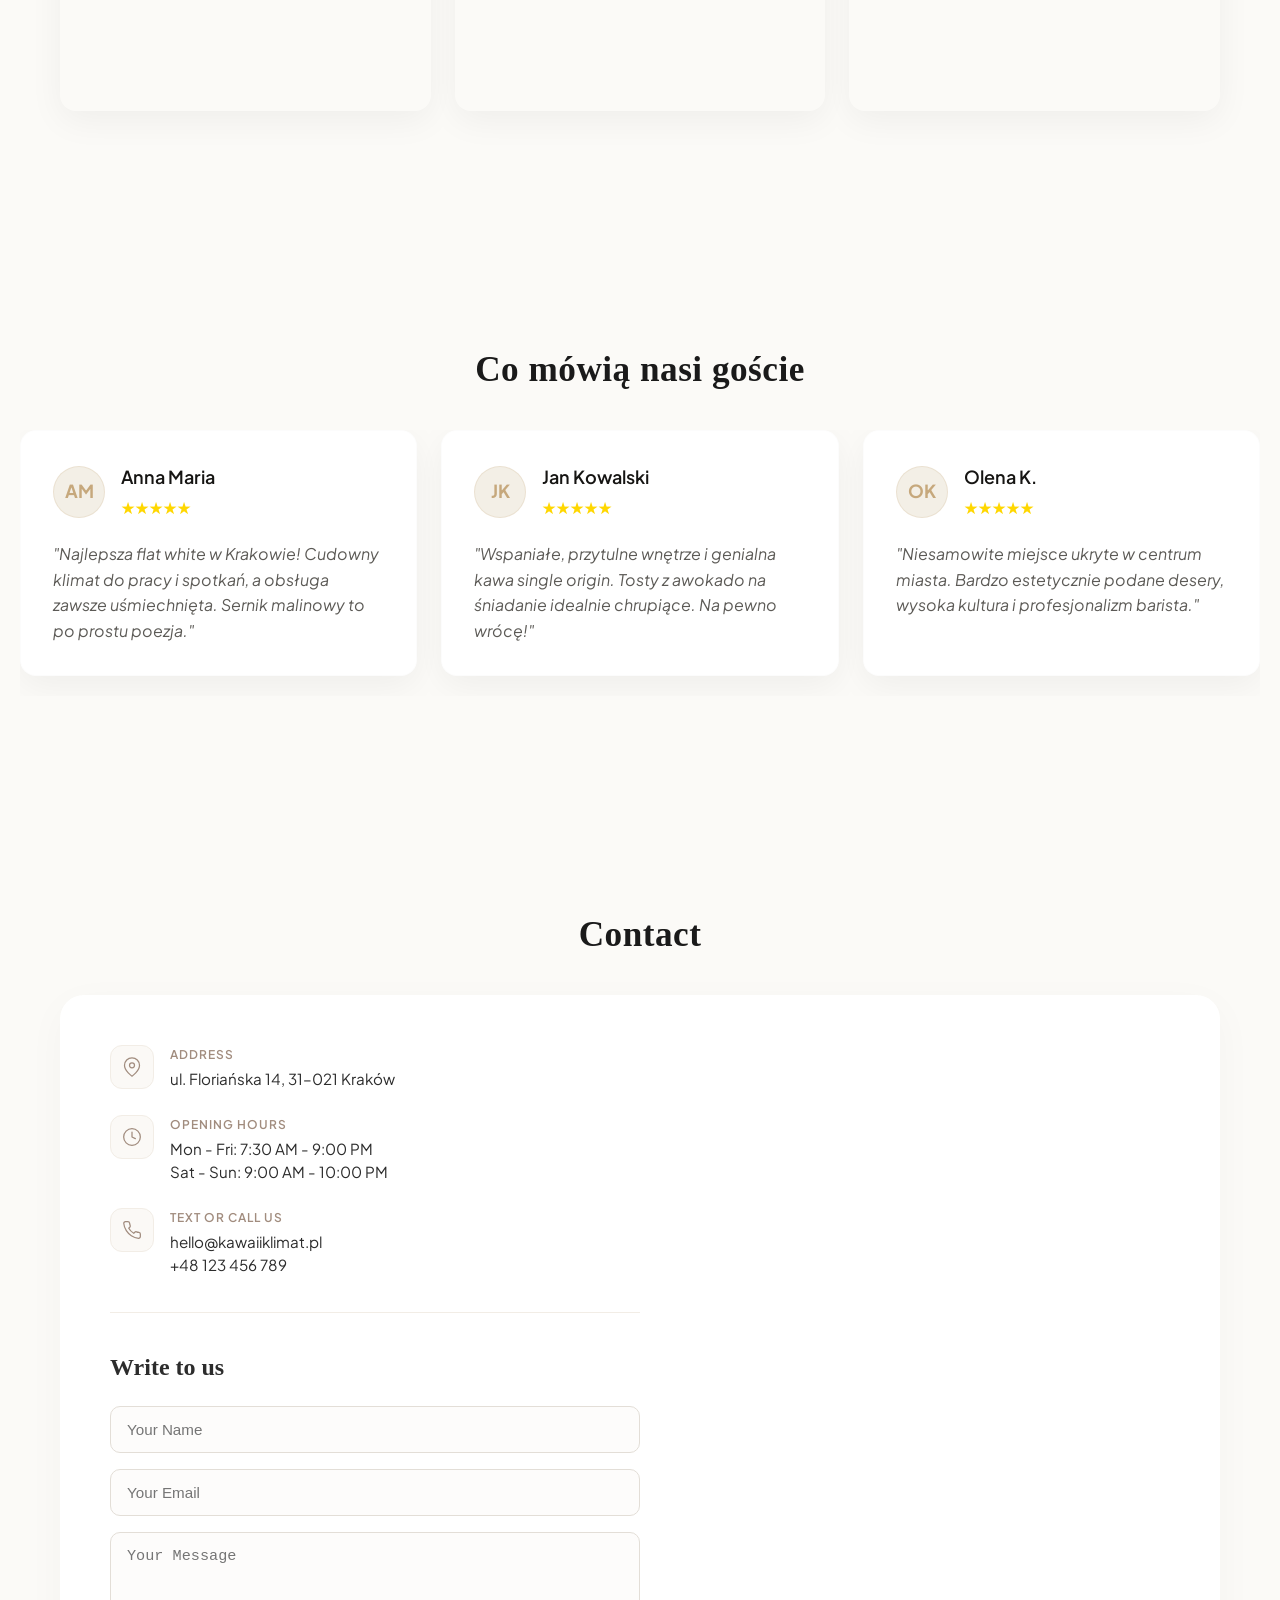
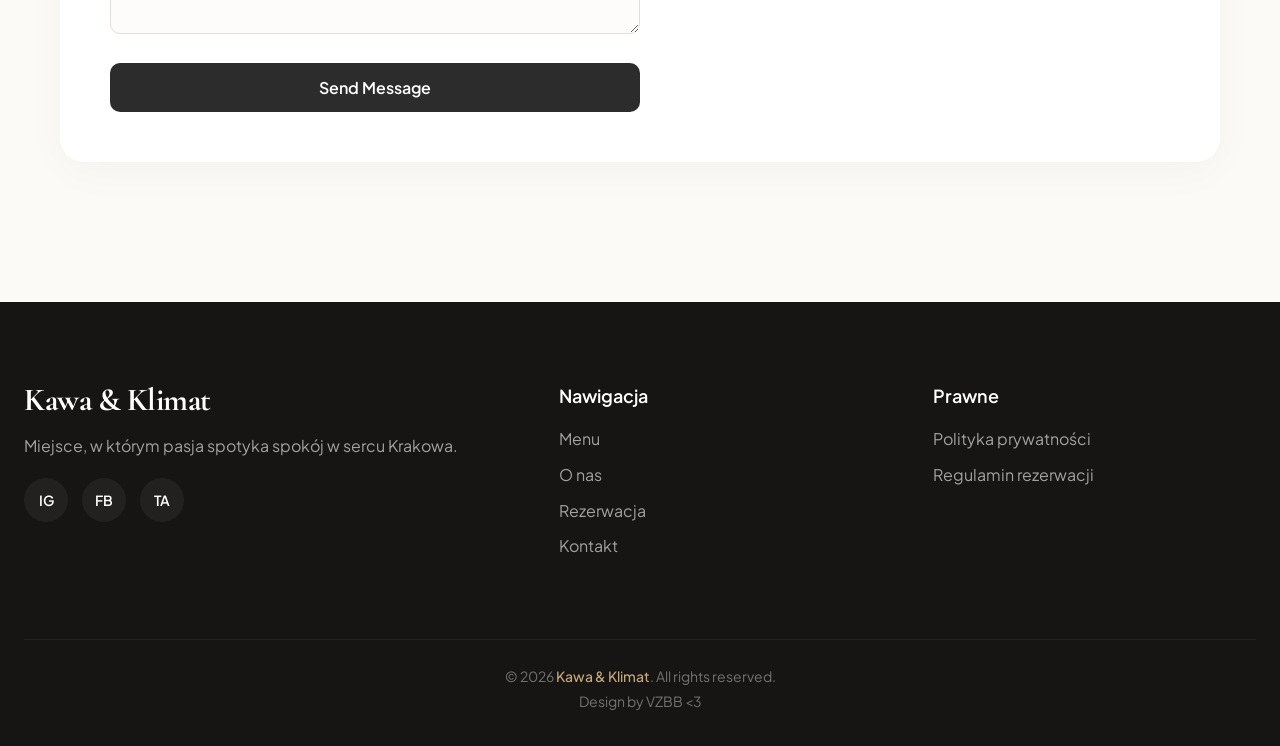
==== commit eac82012: "Update kawa_and_klimat.html" ====
--- a/web_projects/kawa_and_klimat.html
+++ b/web_projects/kawa_and_klimat.html
@@ -24,8 +24,14 @@
       imagesrcset="https://images.unsplash.com/photo-1600093463592-8e36ae95ef56?w=800&q=60&auto=format&fit=crop 800w,
                     https://images.unsplash.com/photo-1600093463592-8e36ae95ef56?w=1600&q=70&auto=format&fit=crop 1600w"
       imagesizes="100vw">
-    <link href="https://fonts.googleapis.com/css2?family=Cormorant+Garamond:ital,wght@0,600;0,700;1,400&family=Plus+Jakarta+Sans:wght@400;500;600&display=swap" rel="stylesheet">
-
+
+    <link rel="preload" as="style"
+      href="https://fonts.googleapis.com/css2?family=Cormorant+Garamond:ital,wght@0,600;0,700;1,400&family=Plus+Jakarta+Sans:wght@400;500;600&display=swap"
+      onload="this.onload=null;this.rel='stylesheet'">
+<noscript>
+  <link href="https://fonts.googleapis.com/css2?family=Cormorant+Garamond:ital,wght@0,600;0,700;1,400&family=Plus+Jakarta+Sans:wght@400;500;600&display=swap" rel="stylesheet">
+</noscript>
+    
     <style>
         /* --- CSS VARIABLES & RESET --- */
         :root {
